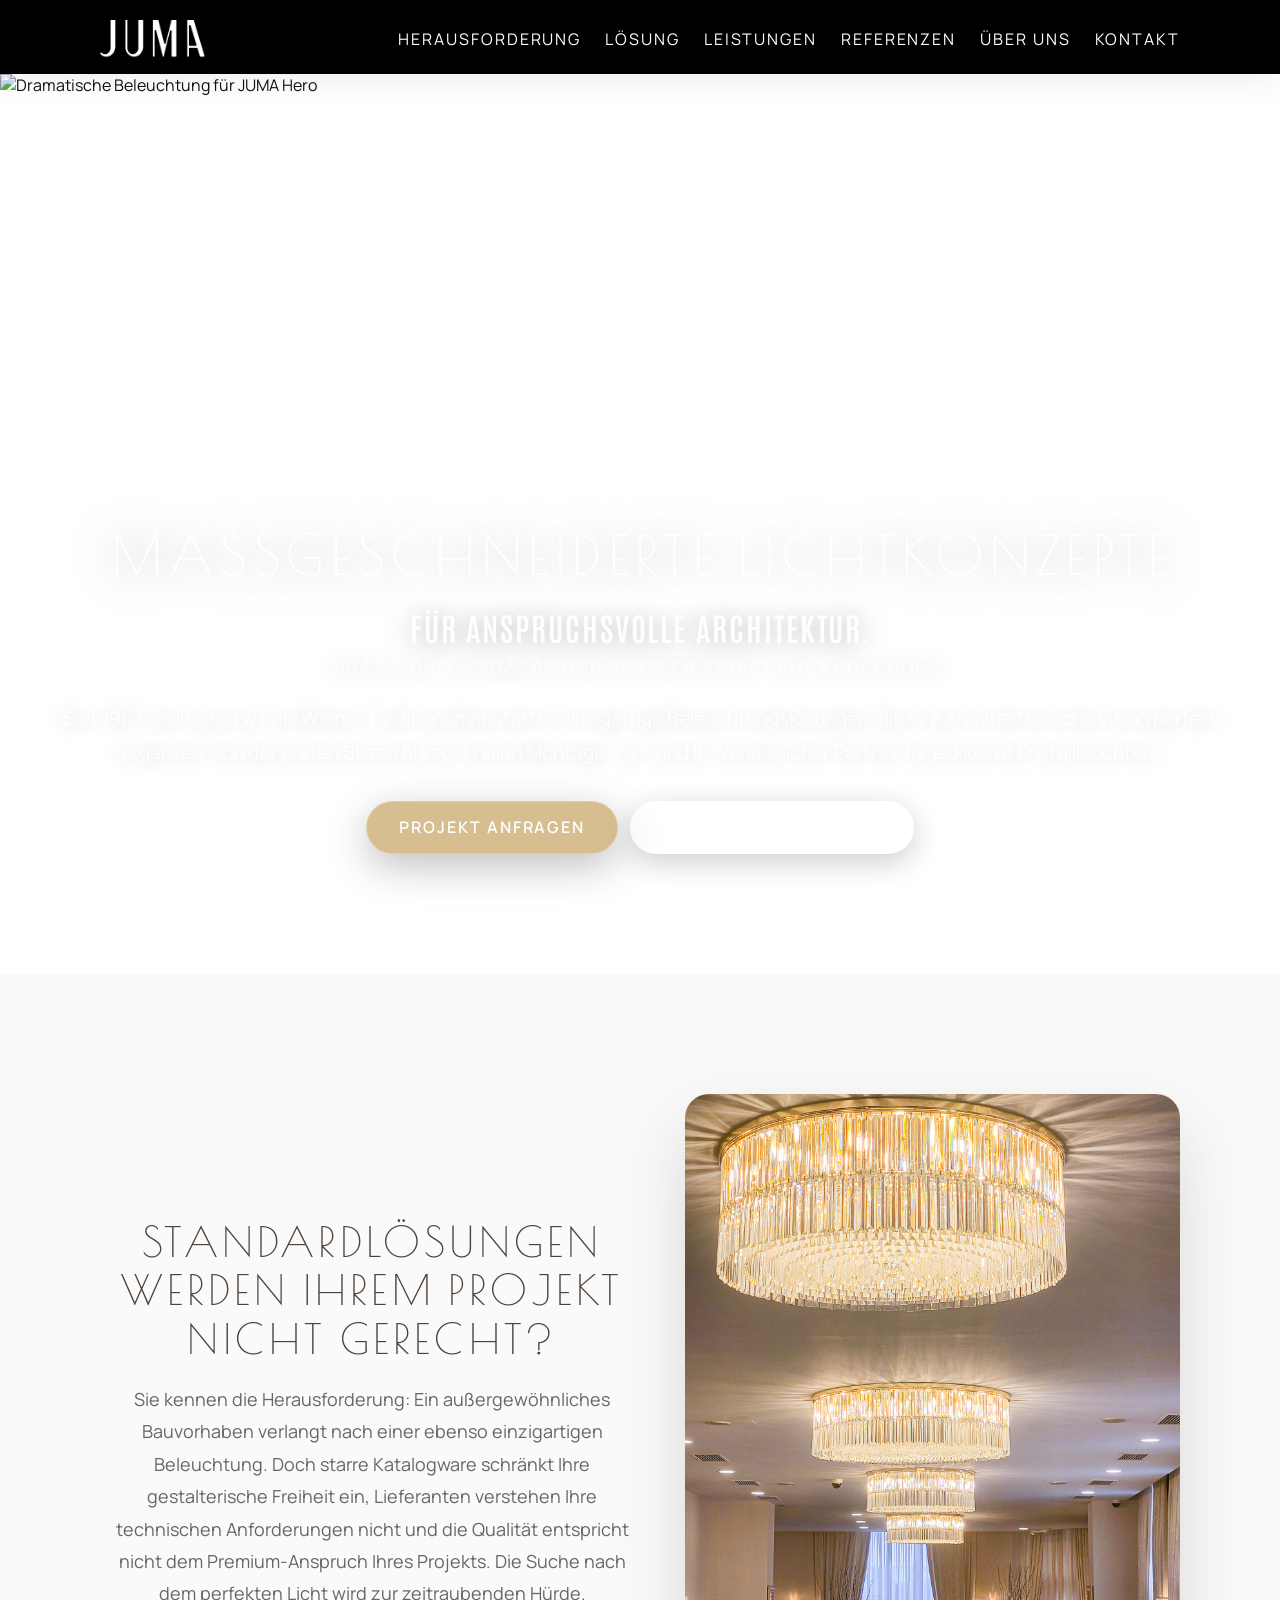
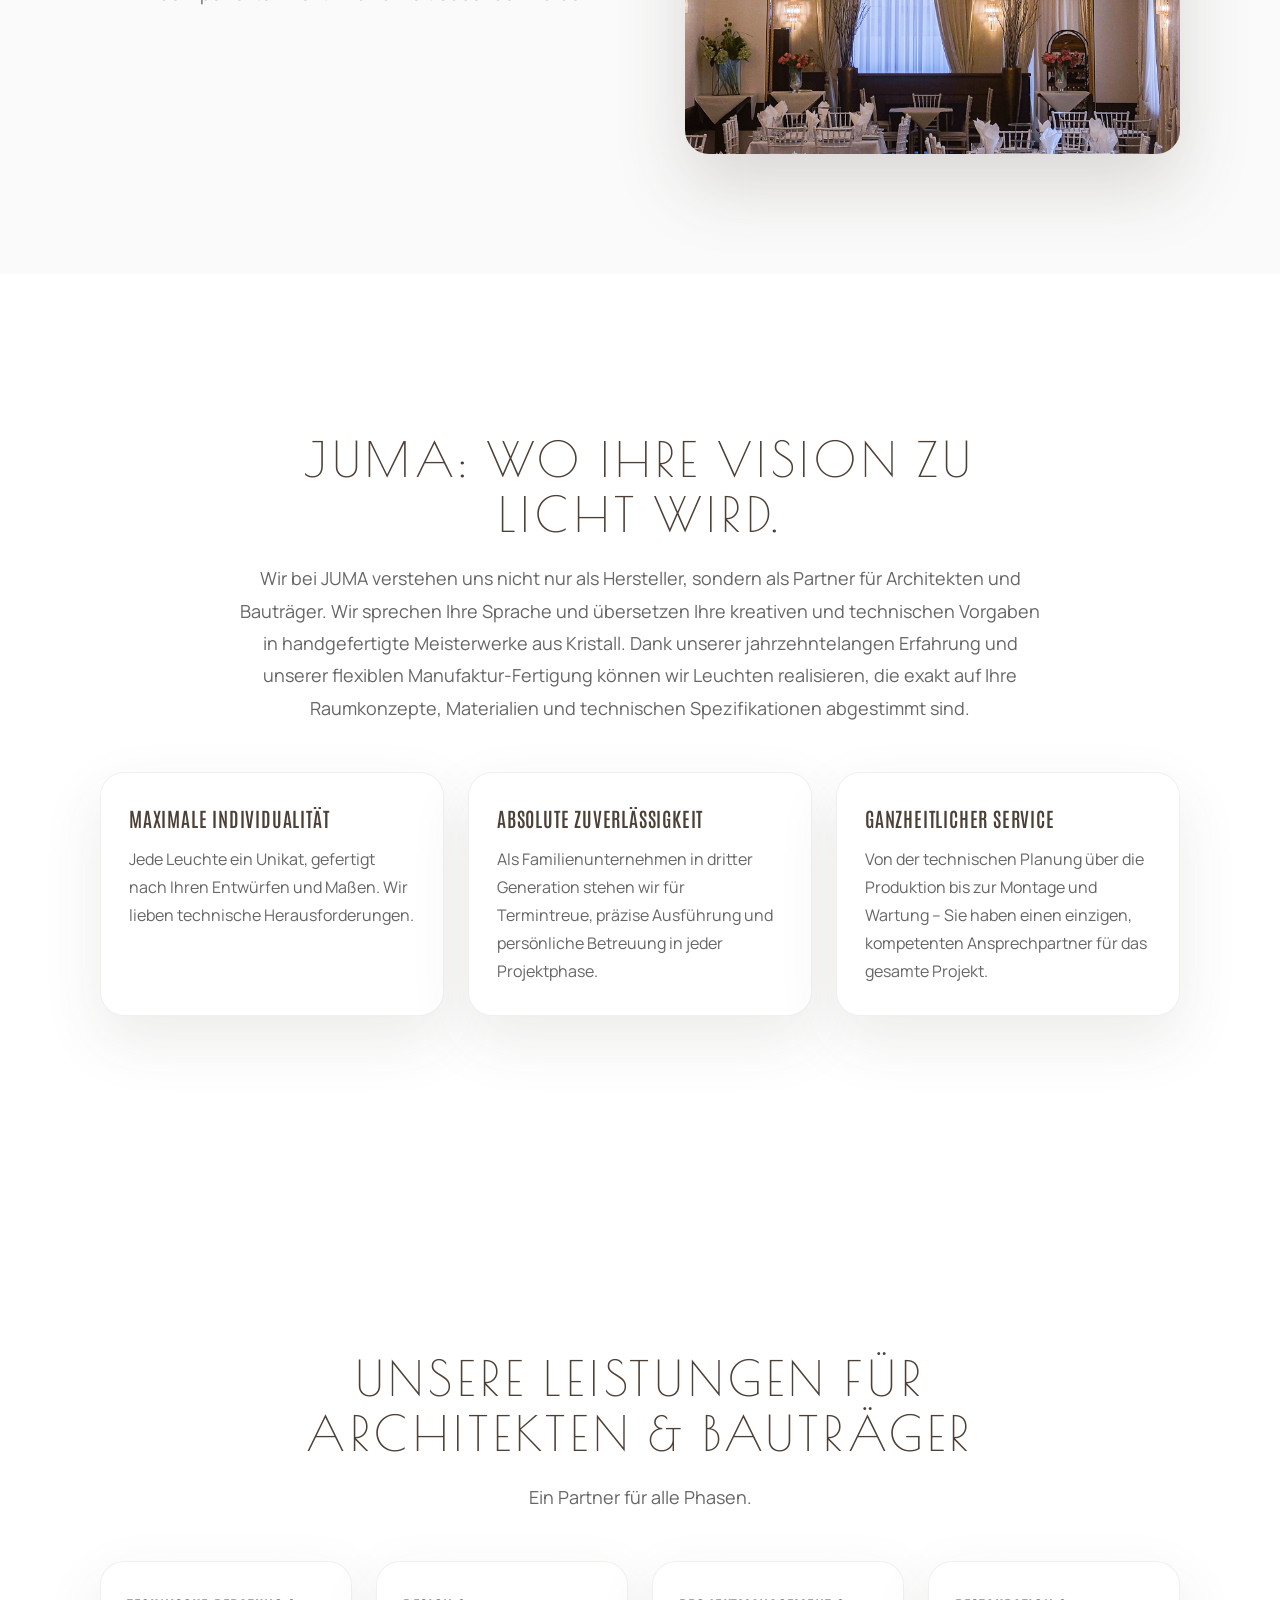
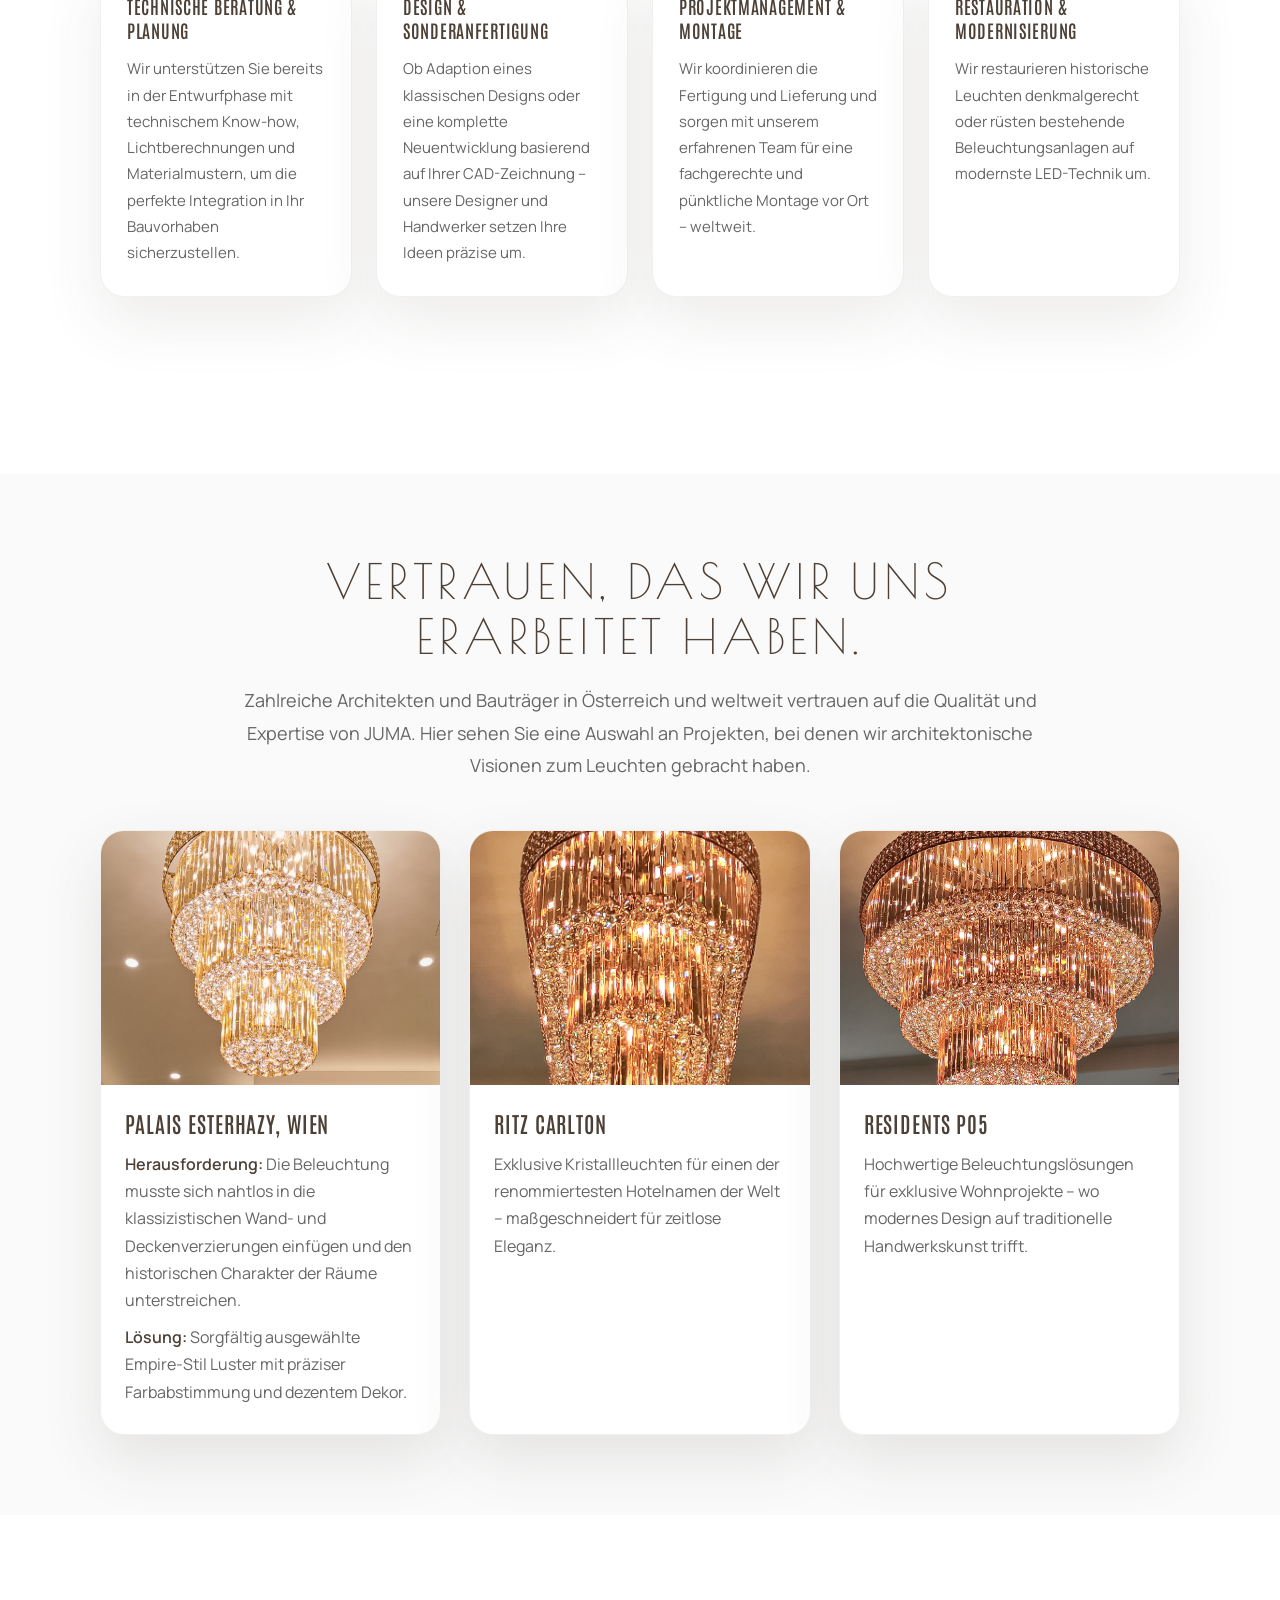
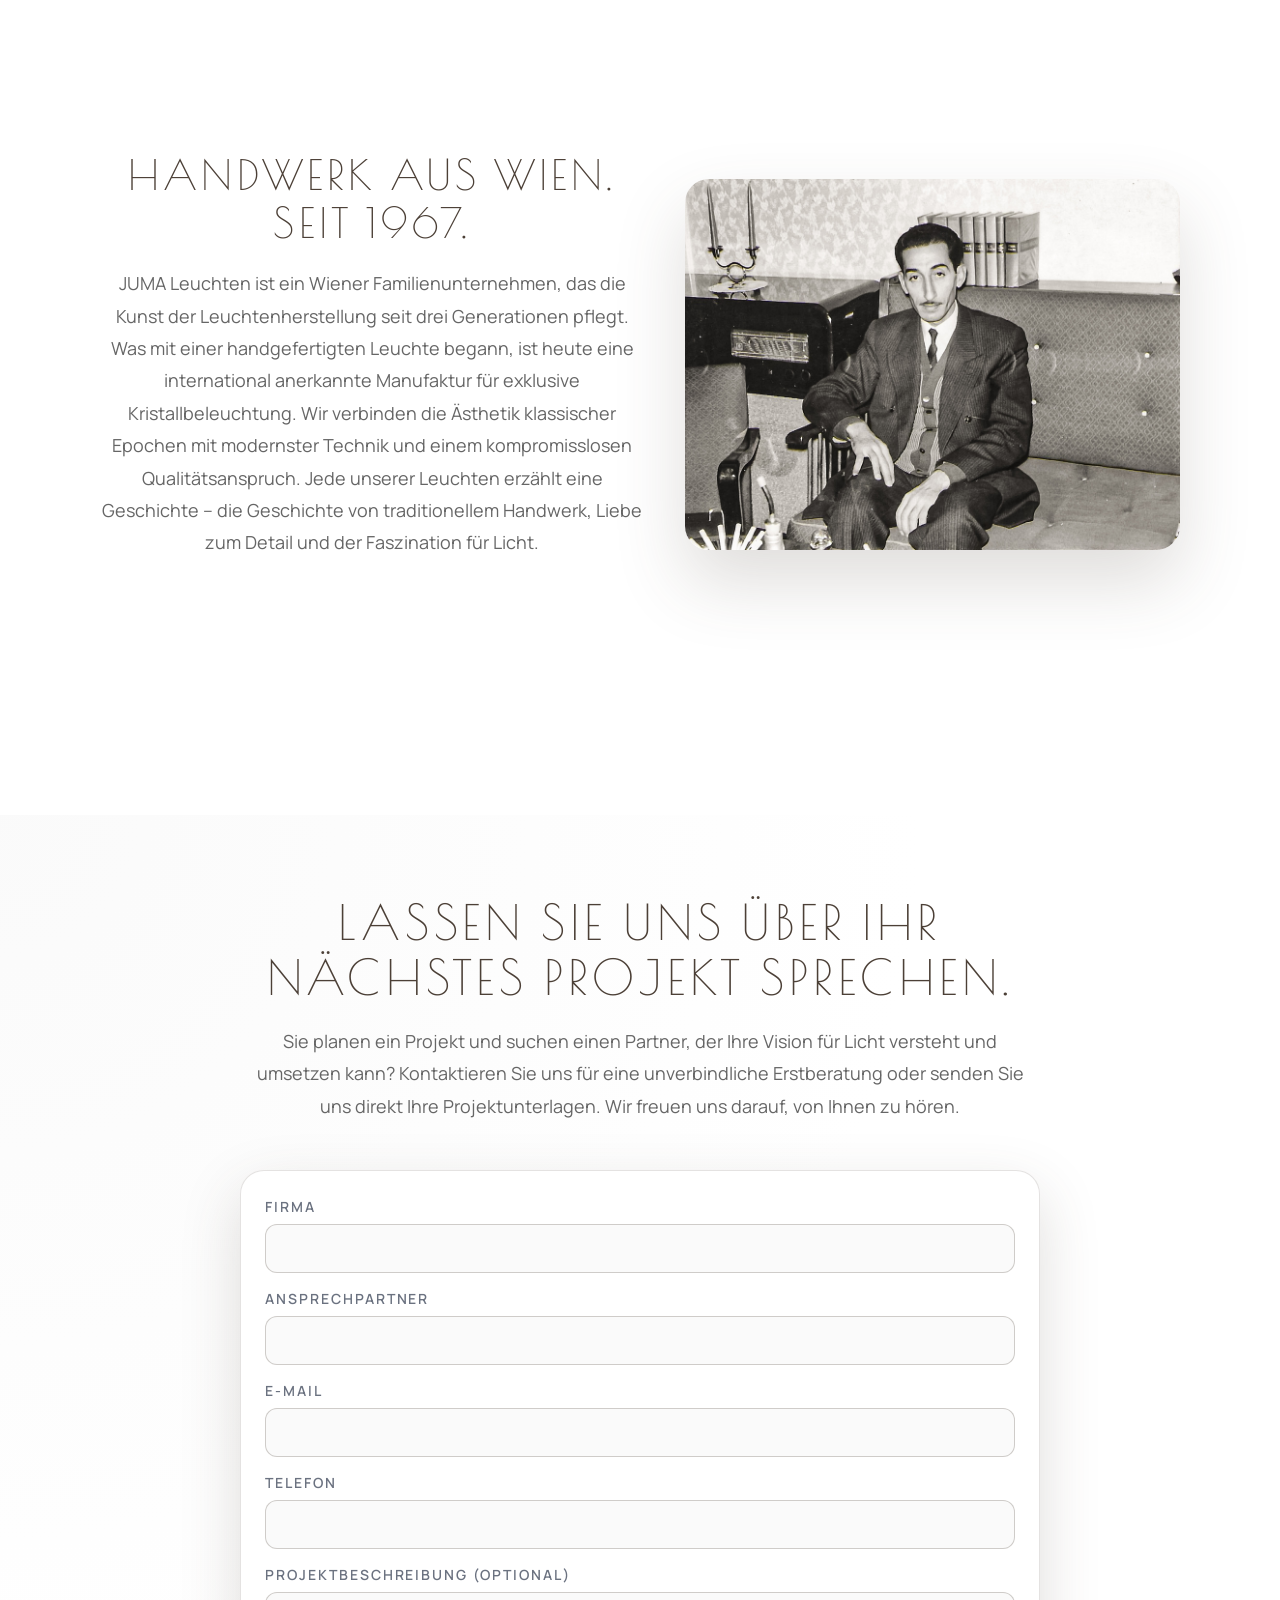
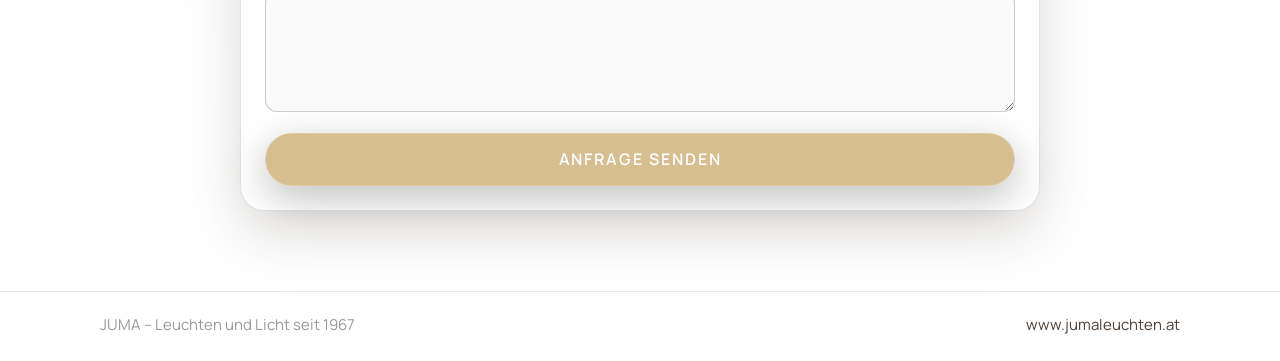
==== index.html @ b5632b4e "Initial commit: JUMA Premium Landing Page" ====
<!doctype html>
<html lang="de">
  <head>
    <meta charset="utf-8" />
    <meta name="viewport" content="width=device-width, initial-scale=1" />
    <title>JUMA – Maßgeschneiderte Lichtkonzepte für anspruchsvolle Architektur</title>
    <meta
      name="description"
      content="Seit 1967 realisiert JUMA als Wiener Traditionsmanufaktur einzigartige Beleuchtungslösungen für Architekten und Bauträger – von der ersten Skizze bis zur finalen Montage."
    />
    <link rel="icon" type="image/png" href="Branding/Logo/32x32 Favicon.png" />
    <link rel="preconnect" href="https://fonts.googleapis.com" />
    <link rel="preconnect" href="https://fonts.gstatic.com" crossorigin />
    <link href="https://fonts.googleapis.com/css2?family=Poiret+One&display=swap" rel="stylesheet" />
    <meta http-equiv="Cache-Control" content="no-cache, no-store, must-revalidate" />
    <meta http-equiv="Pragma" content="no-cache" />
    <meta http-equiv="Expires" content="0" />
    <link rel="stylesheet" href="styles.css?v=6" />
  </head>
  <body>
    <header class="site-header">
      <div class="container header-inner">
        <a href="#top" class="brand">
          <div class="brand-logo-wrapper"></div>
        </a>
        <nav class="main-nav" aria-label="Hauptnavigation">
          <ul>
            <li><a href="#challenge">Herausforderung</a></li>
            <li><a href="#solution">Lösung</a></li>
            <li><a href="#services">Leistungen</a></li>
            <li><a href="#references">Referenzen</a></li>
            <li><a href="#why-juma">Über uns</a></li>
            <li><a href="#contact">Kontakt</a></li>
          </ul>
        </nav>
        <button
          class="burger"
          type="button"
          aria-label="Menü öffnen"
          aria-expanded="false"
          aria-controls="mobile-nav"
        >
          <span class="burger-line"></span>
          <span class="burger-line"></span>
          <span class="burger-line"></span>
        </button>
      </div>
      <nav id="mobile-nav" class="mobile-nav" aria-label="Mobile Navigation">
        <ul>
          <li><a href="#challenge">Herausforderung</a></li>
          <li><a href="#solution">Lösung</a></li>
          <li><a href="#services">Leistungen</a></li>
          <li><a href="#references">Referenzen</a></li>
          <li><a href="#why-juma">Über uns</a></li>
          <li><a href="#contact">Kontakt</a></li>
        </ul>
      </nav>
    </header>

    <main>
      <section id="top" class="hero hero-dark">
        <picture class="hero-media">
          <img
            src="Hero_Background.png"
            alt="Dramatische Beleuchtung für JUMA Hero"
          />
        </picture>
        <div class="hero-content-wrapper">
          <div class="container hero-content" data-animate="fade-up">
            <h1 class="hero-title-main">Maßgeschneiderte Lichtkonzepte</h1>
            <p class="hero-title-sub">für anspruchsvolle Architektur.</p>
            <p class="hero-title-sub-small">Präzision, Handwerk und Partnerschaft auf Augenhöhe.</p>
            <p class="hero-subtitle">
              Seit 1967 realisieren wir als Wiener Traditionsmanufaktur einzigartige
              Beleuchtungslösungen, die Ihre architektonische Vision perfekt ergänzen. Von der ersten
              Skizze bis zur finalen Montage – wir sind Ihr verlässlicher Partner für exklusive
              Kristallleuchten.
            </p>
            <div class="hero-actions">
              <a href="#contact" class="btn primary">Projekt anfragen</a>
              <a href="#contact" class="btn secondary-light">Jetzt beraten lassen</a>
            </div>
          </div>
        </div>
      </section>

      <section id="challenge" class="section section-alt">
        <div class="container section-grid" data-animate="fade-up">
          <div class="section-text">
            <h2>Standardlösungen werden Ihrem Projekt nicht gerecht?</h2>
            <p>
              Sie kennen die Herausforderung: Ein außergewöhnliches Bauvorhaben verlangt nach einer
              ebenso einzigartigen Beleuchtung. Doch starre Katalogware schränkt Ihre gestalterische
              Freiheit ein, Lieferanten verstehen Ihre technischen Anforderungen nicht und die
              Qualität entspricht nicht dem Premium-Anspruch Ihres Projekts. Die Suche nach dem
              perfekten Licht wird zur zeitraubenden Hürde.
            </p>
          </div>
          <div class="section-media">
            <img
              src="Bilder/Projektbilder/20240408_145405.jpg"
              alt="Architektonischer Raum mit anspruchsvoller Beleuchtung"
              loading="lazy"
            />
          </div>
        </div>
      </section>

      <section id="solution" class="section">
        <div class="container" data-animate="fade-up">
          <div class="section-intro">
            <h2>JUMA: Wo Ihre Vision zu Licht wird.</h2>
            <p>
              Wir bei JUMA verstehen uns nicht nur als Hersteller, sondern als Partner für
              Architekten und Bauträger. Wir sprechen Ihre Sprache und übersetzen Ihre kreativen und
              technischen Vorgaben in handgefertigte Meisterwerke aus Kristall. Dank unserer
              jahrzehntelangen Erfahrung und unserer flexiblen Manufaktur-Fertigung können wir
              Leuchten realisieren, die exakt auf Ihre Raumkonzepte, Materialien und technischen
              Spezifikationen abgestimmt sind.
            </p>
          </div>
          <div class="feature-grid">
            <article class="feature-card">
              <h3>Maximale Individualität</h3>
              <p>
                Jede Leuchte ein Unikat, gefertigt nach Ihren Entwürfen und Maßen. Wir lieben
                technische Herausforderungen.
              </p>
            </article>
            <article class="feature-card">
              <h3>Absolute Zuverlässigkeit</h3>
              <p>
                Als Familienunternehmen in dritter Generation stehen wir für Termintreue, präzise
                Ausführung und persönliche Betreuung in jeder Projektphase.
              </p>
            </article>
            <article class="feature-card">
              <h3>Ganzheitlicher Service</h3>
              <p>
                Von der technischen Planung über die Produktion bis zur Montage und Wartung – Sie
                haben einen einzigen, kompetenten Ansprechpartner für das gesamte Projekt.
              </p>
            </article>
          </div>
        </div>
      </section>


      <section id="services" class="section">
        <div class="container" data-animate="fade-up">
          <div class="section-intro">
            <h2>Unsere Leistungen für Architekten &amp; Bauträger</h2>
            <p>Ein Partner für alle Phasen.</p>
          </div>
          <div class="service-grid">
            <article class="service-card">
              <h3>Technische Beratung &amp; Planung</h3>
              <p>
                Wir unterstützen Sie bereits in der Entwurfphase mit technischem Know-how,
                Lichtberechnungen und Materialmustern, um die perfekte Integration in Ihr Bauvorhaben
                sicherzustellen.
              </p>
            </article>
            <article class="service-card">
              <h3>Design &amp; Sonderanfertigung</h3>
              <p>
                Ob Adaption eines klassischen Designs oder eine komplette Neuentwicklung basierend auf
                Ihrer CAD-Zeichnung – unsere Designer und Handwerker setzen Ihre Ideen präzise um.
              </p>
            </article>
            <article class="service-card">
              <h3>Projektmanagement &amp; Montage</h3>
              <p>
                Wir koordinieren die Fertigung und Lieferung und sorgen mit unserem erfahrenen Team für
                eine fachgerechte und pünktliche Montage vor Ort – weltweit.
              </p>
            </article>
            <article class="service-card">
              <h3>Restauration &amp; Modernisierung</h3>
              <p>
                Wir restaurieren historische Leuchten denkmalgerecht oder rüsten bestehende
                Beleuchtungsanlagen auf modernste LED-Technik um.
              </p>
            </article>
          </div>
        </div>
      </section>

      <section id="references" class="section section-alt">
        <div class="container" data-animate="fade-up">
          <div class="section-intro">
            <h2>Vertrauen, das wir uns erarbeitet haben.</h2>
            <p>
              Zahlreiche Architekten und Bauträger in Österreich und weltweit vertrauen auf die
              Qualität und Expertise von JUMA. Hier sehen Sie eine Auswahl an Projekten, bei denen wir
              architektonische Visionen zum Leuchten gebracht haben.
            </p>
          </div>
          <div class="reference-grid">
            <article class="reference-card reference-featured">
              <div class="reference-image">
                <img src="Bilder/Projektbilder/24092005 Round Chandelier Entrance.jpg" alt="Palais Esterhazy Wien - Empire-Stil Luster" loading="lazy" />
              </div>
              <div class="reference-content">
                <h3>Palais Esterhazy, Wien</h3>
                <p class="reference-challenge">
                  <strong>Herausforderung:</strong> Die Beleuchtung musste sich nahtlos in die klassizistischen Wand- und
                  Deckenverzierungen einfügen und den historischen Charakter der Räume unterstreichen.
                </p>
                <p class="reference-solution">
                  <strong>Lösung:</strong> Sorgfältig ausgewählte Empire-Stil Luster mit präziser Farbabstimmung und
                  dezentem Dekor.
                </p>
              </div>
            </article>
            <article class="reference-card">
              <div class="reference-image">
                <img src="Bilder/Projektbilder/24092302 Oval Chandelier.jpg" alt="Ritz Carlton - Kristallleuchter" loading="lazy" />
              </div>
              <div class="reference-content">
                <h3>Ritz Carlton</h3>
                <p>Exklusive Kristallleuchten für einen der renommiertesten Hotelnamen der Welt – maßgeschneidert für zeitlose Eleganz.</p>
              </div>
            </article>
            <article class="reference-card">
              <div class="reference-image">
                <img src="Bilder/Projektbilder/24092002 Round Chandelier Living Room.jpg" alt="Residents P05 - Moderne Wohnbeleuchtung" loading="lazy" />
              </div>
              <div class="reference-content">
                <h3>Residents P05</h3>
                <p>Hochwertige Beleuchtungslösungen für exklusive Wohnprojekte – wo modernes Design auf traditionelle Handwerkskunst trifft.</p>
              </div>
            </article>
          </div>
        </div>
      </section>

      <section id="why-juma" class="section">
        <div class="container section-grid" data-animate="fade-up">
          <div class="section-text">
            <h2>Handwerk aus Wien. Seit 1967.</h2>
            <p>
              JUMA Leuchten ist ein Wiener Familienunternehmen, das die Kunst der Leuchtenherstellung
              seit drei Generationen pflegt. Was mit einer handgefertigten Leuchte begann, ist heute
              eine international anerkannte Manufaktur für exklusive Kristallbeleuchtung. Wir
              verbinden die Ästhetik klassischer Epochen mit modernster Technik und einem
              kompromisslosen Qualitätsanspruch. Jede unserer Leuchten erzählt eine Geschichte – die
              Geschichte von traditionellem Handwerk, Liebe zum Detail und der Faszination für Licht.
            </p>
          </div>
          <div class="section-media">
            <img
              src="Bilder/Unternehmen/Mohammad Juma.jpg"
              alt="JUMA Leuchten – Wiener Familienunternehmen"
              loading="lazy"
            />
          </div>
        </div>
      </section>

      <section id="contact" class="section section-contact">
        <div class="container" data-animate="fade-up">
          <div class="section-intro">
            <h2>Lassen Sie uns über Ihr nächstes Projekt sprechen.</h2>
            <p>
              Sie planen ein Projekt und suchen einen Partner, der Ihre Vision für Licht versteht und
              umsetzen kann? Kontaktieren Sie uns für eine unverbindliche Erstberatung oder senden Sie
              uns direkt Ihre Projektunterlagen. Wir freuen uns darauf, von Ihnen zu hören.
            </p>
          </div>
          <div class="contact-grid">
            <form class="contact-form">
              <div class="form-row">
                <label for="company">Firma</label>
                <input id="company" name="company" type="text" />
              </div>
              <div class="form-row">
                <label for="name">Ansprechpartner</label>
                <input id="name" name="name" type="text" />
              </div>
              <div class="form-row">
                <label for="email">E-Mail</label>
                <input id="email" name="email" type="email" />
              </div>
              <div class="form-row">
                <label for="phone">Telefon</label>
                <input id="phone" name="phone" type="tel" />
              </div>
              <div class="form-row">
                <label for="project">Projektbeschreibung (optional)</label>
                <textarea id="project" name="project" rows="4"></textarea>
              </div>
              <button type="submit" class="btn primary full-width">Anfrage senden</button>
            </form>
          </div>
        </div>
      </section>
    </main>

    <footer class="site-footer">
      <div class="container footer-inner">
        <span>JUMA – Leuchten und Licht seit 1967</span>
        <a href="https://www.jumaleuchten.at/" target="_blank" rel="noreferrer"
          >www.jumaleuchten.at</a
        >
      </div>
    </footer>

    <script src="script.js?v=2"></script>
  </body>
</html>
---- styles.css ----
/* Fonts
   -------------------------------------------------------------------------- */
@font-face {
  font-family: "Antonio";
  src: url("Fonts/antonio/Antonio-SemiBold.ttf") format("truetype");
  font-weight: 600;
  font-style: normal;
  font-display: swap;
}

@font-face {
  font-family: "Catamaran";
  src: url("Fonts/catamaran/Catamaran-Regular.ttf") format("truetype");
  font-weight: 400;
  font-style: normal;
  font-display: swap;
}

@font-face {
  font-family: "Catamaran";
  src: url("Fonts/catamaran/Catamaran-SemiBold.ttf") format("truetype");
  font-weight: 600;
  font-style: normal;
  font-display: swap;
}

@font-face {
  font-family: "Manrope";
  src: url("Fonts/manrope/Manrope-Regular.ttf") format("truetype");
  font-weight: 400;
  font-style: normal;
  font-display: swap;
}

@font-face {
  font-family: "Manrope";
  src: url("Fonts/manrope/Manrope-SemiBold.ttf") format("truetype");
  font-weight: 600;
  font-style: normal;
  font-display: swap;
}

/* Reset & base
   -------------------------------------------------------------------------- */
*,
*::before,
*::after {
  box-sizing: border-box;
}

html {
  scroll-behavior: smooth;
  margin: 0;
  padding: 0;
  background-color: #000000; /* Match header background to prevent white bar */
}

body {
  margin: 0;
  padding: 0;
  font-family: "Manrope", system-ui, -apple-system, BlinkMacSystemFont, "Segoe UI", sans-serif;
  color: #111111;
  background-color: #ffffff;
}

img {
  max-width: 100%;
  display: block;
}

a {
  color: inherit;
  text-decoration: none;
}

button {
  font: inherit;
}

.container {
  width: 100%;
  max-width: 1120px;
  margin: 0 auto;
  padding: 0 20px;
}

.section {
  padding: 80px 0;
  background: #ffffff;
  color: #111111;
}

.section-alt {
  background: #FAFAFA;
}

.section-intro {
  max-width: 720px;
  margin: 0 auto 48px;
  text-align: center;
}

.section-intro h2 {
  font-family: "Poiret One", "Antonio", system-ui, sans-serif;
  font-weight: 400;
  letter-spacing: 0.1em;
  text-transform: uppercase;
  font-size: 48px;
  margin: 0 0 20px;
  line-height: 1.15;
  color: #4C4037;
}

.section-intro p {
  margin: 0;
  line-height: 1.8;
  color: #666666;
  font-size: 18px;
}

.section-grid {
  display: grid;
  grid-template-columns: minmax(0, 1.1fr) minmax(0, 1fr);
  gap: 40px;
  align-items: center;
  justify-items: center;
}

.section-text h2 {
  font-family: "Poiret One", "Antonio", system-ui, sans-serif;
  font-weight: 400;
  letter-spacing: 0.1em;
  text-transform: uppercase;
  font-size: 42px;
  margin: 0 0 20px;
  line-height: 1.15;
  color: #4C4037;
}

.section-text h3 {
  font-family: "Manrope", system-ui, sans-serif;
  font-weight: 600;
  margin: 24px 0 12px;
  font-size: 24px;
}

.section-text p {
  margin: 0 0 20px;
  line-height: 1.8;
  color: #666666;
  font-size: 18px;
}

.section-text {
  text-align: center;
}

.section-media {
  border-radius: 24px;
  overflow: hidden;
  box-shadow: 0 32px 70px rgba(76, 64, 55, 0.18);
}

.section-media img {
  width: 100%;
  height: 100%;
  object-fit: cover;
}

/* Header & navigation
   -------------------------------------------------------------------------- */
.site-header {
  position: sticky;
  top: 0;
  left: 0;
  right: 0;
  width: 100%;
  z-index: 50;
  background: #000000 !important;
  color: #ffffff;
  box-shadow: 0 10px 30px rgba(0, 0, 0, 0.3);
  background-image: none !important;
  margin: 0;
  padding: 0;
}

.site-header::before,
.site-header::after {
  display: none !important;
  content: "" !important;
  background-image: none !important;
}

.header-inner {
  display: flex;
  align-items: center;
  justify-content: space-between;
  padding: 20px 20px 16px;
  position: relative;
  z-index: 10;
  min-height: 60px;
  width: 100%;
}

.brand {
  display: flex;
  align-items: center;
  justify-content: flex-start;
  text-decoration: none;
  margin: 0;
  padding: 0;
}

.brand-logo-wrapper {
  height: 38px; /* Increased to avoid cutting JUMA at the top */
  width: 105px;
  background-image: url('Branding/Logo/Wordmark.png?v=4');
  background-size: 105px auto;
  background-position: center bottom;
  background-repeat: no-repeat;
  display: block;
  overflow: hidden;
  position: relative;
  filter: brightness(0) invert(1);
}

.main-nav {
  display: flex;
}

.main-nav ul {
  display: flex;
  gap: 24px;
  list-style: none;
  margin: 0;
  padding: 0;
}

.main-nav a {
  font-size: 16px;
  letter-spacing: 0.12em;
  text-transform: uppercase;
  color: #ffffff;
  position: relative;
  padding-bottom: 2px;
}

.main-nav a::after {
  content: "";
  position: absolute;
  left: 0;
  bottom: 0;
  width: 0;
  height: 1px;
  background: #ffffff;
  transition: width 0.24s ease;
}

.main-nav a:hover::after {
  width: 100%;
}

.burger {
  display: none;
  width: 44px;
  height: 44px;
  border-radius: 999px;
  border: 1px solid rgba(255, 255, 255, 0.3);
  background: rgba(0, 0, 0, 0.5);
  backdrop-filter: blur(10px);
  flex-direction: column;
  align-items: flex-start;
  justify-content: center;
  gap: 5px;
  padding: 12px;
  cursor: pointer;
  transition: background 0.25s ease, transform 0.25s ease, box-shadow 0.25s ease, border-color 0.25s ease;
}

.burger-line {
  height: 2px;
  border-radius: 1px;
  background: #ffffff;
  transition: width 0.3s cubic-bezier(0.25, 0.8, 0.25, 1), transform 0.25s ease, opacity 0.2s ease;
}

.burger-line:nth-child(1) {
  width: 20px;
}

.burger-line:nth-child(2) {
  width: 16px;
}

.burger-line:nth-child(3) {
  width: 12px;
}

.burger:hover {
  background: rgba(255, 255, 255, 0.1);
  border-color: rgba(255, 255, 255, 0.5);
  transform: translateY(-1px);
  box-shadow: 0 10px 30px rgba(255, 255, 255, 0.2);
}

.burger:hover .burger-line {
  width: 20px;
}

.burger.is-open .burger-line:nth-child(1) {
  width: 20px;
  transform: translateY(7px) rotate(45deg);
}

.burger.is-open .burger-line:nth-child(2) {
  opacity: 0;
  width: 0;
}

.burger.is-open .burger-line:nth-child(3) {
  width: 20px;
  transform: translateY(-7px) rotate(-45deg);
}

.mobile-nav {
  position: fixed;
  inset: 0 0 auto 0;
  top: 72px;
  background: rgba(248, 249, 252, 0.96);
  backdrop-filter: blur(16px);
  transform: translateY(-100%);
  transition: transform 0.3s cubic-bezier(0.25, 0.8, 0.25, 1);
  z-index: 9;
  display: none !important; /* Hide by default - only show when .is-open class is added */
  visibility: hidden !important;
  opacity: 0 !important;
  pointer-events: none !important;
}

.mobile-nav ul {
  list-style: none;
  margin: 0;
  padding: 16px 24px 24px;
  display: flex;
  flex-direction: column;
  gap: 8px;
}

.mobile-nav a {
  display: block;
  padding: 10px 4px;
  color: #111827;
  font-size: 14px;
  letter-spacing: 0.14em;
  text-transform: uppercase;
}

.mobile-nav.is-open {
  transform: translateY(0);
  display: block !important;
  visibility: visible !important;
  opacity: 1 !important;
  pointer-events: all !important;
}

/* Hero
   -------------------------------------------------------------------------- */
.hero {
  position: relative;
  min-height: 100vh;
  overflow: hidden;
  display: flex;
  flex-direction: column;
}

.hero-media {
  position: absolute;
  inset: 0;
  z-index: 0;
}

.hero-media img {
  width: 100%;
  height: 100%;
  object-fit: cover;
  object-position: center 40%;
}

.hero-content-wrapper {
  position: relative;
  z-index: 2;
  flex: 1;
  display: flex;
  align-items: flex-end; /* Position content at bottom */
  justify-content: center;
  padding: 0;
  padding-bottom: 80px; /* Add padding from bottom */
}

.hero-content {
  position: relative;
  z-index: 2;
  padding: 40px 20px;
  max-width: 1400px; /* Increased to allow one line title and perfect centering */
  text-align: center;
  margin: 0 auto;
  display: flex;
  flex-direction: column;
  align-items: center;
}

/* Dark hero variant - text in dark area */
.hero-dark .hero-title-main {
  color: #ffffff;
  text-shadow: 0 2px 40px rgba(0, 0, 0, 0.5);
}

.hero-dark .hero-title-sub {
  color: rgba(255, 255, 255, 0.95);
  text-shadow: 0 2px 30px rgba(0, 0, 0, 0.4);
}

.hero-dark .hero-title-sub-small {
  color: rgba(255, 255, 255, 0.7);
  text-shadow: 0 1px 20px rgba(0, 0, 0, 0.3);
}

.hero-dark .hero-subtitle {
  color: rgba(255, 255, 255, 0.85);
  text-shadow: 0 1px 20px rgba(0, 0, 0, 0.3);
}

.btn.secondary-light {
  background: rgba(255, 255, 255, 0.1);
  color: #ffffff;
  backdrop-filter: blur(12px);
  -webkit-backdrop-filter: blur(12px);
  border: 1px solid rgba(255, 255, 255, 0.3);
  box-shadow: 0 8px 30px rgba(0, 0, 0, 0.2);
}

.btn.secondary-light:hover {
  background: rgba(255, 255, 255, 0.2);
  border-color: rgba(255, 255, 255, 0.6);
  transform: translateY(-1px);
}

.hero-title-main {
  font-family: "Poiret One", "Antonio", system-ui, sans-serif;
  font-weight: 400;
  letter-spacing: 0.12em;
  text-transform: uppercase;
  font-size: 54px; /* 15% smaller: 64px * 0.85 = 54.4px */
  line-height: 1.15;
  margin: 0 0 20px;
  padding-left: 0.12em; /* Compensate for letter-spacing at the end */
  color: #4C4037;
  white-space: nowrap; /* Forced to one line on web view */
  text-align: center;
  width: 100%;
  display: block;
  box-sizing: border-box;
}

.hero-title-sub {
  margin: 0 0 8px;
  padding-left: 0.06em; /* Compensate for letter-spacing */
  font-family: "Antonio", system-ui, sans-serif;
  font-weight: 600;
  letter-spacing: 0.06em;
  text-transform: uppercase;
  font-size: 32px;
  line-height: 1.3;
  color: #4C4037;
  text-align: center;
  width: 100%;
}

.hero-title-sub-small {
  margin: 0 0 22px;
  padding-left: 0.12em; /* Compensate for letter-spacing */
  font-family: "Manrope", system-ui, sans-serif;
  font-weight: 500;
  letter-spacing: 0.12em;
  text-transform: uppercase;
  font-size: 17px;
  color: #999999;
  text-align: center;
  width: 100%;
}

.hero-subtitle {
  margin: 0 0 32px;
  font-size: 19px;
  line-height: 1.8;
  color: #666666;
}

.hero-actions {
  display: flex;
  flex-wrap: wrap;
  gap: 12px;
  justify-content: center;
}

.btn {
  display: inline-flex;
  align-items: center;
  justify-content: center;
  border-radius: 999px;
  padding: 14px 32px 15px;
  font-size: 16px;
  letter-spacing: 0.12em;
  text-transform: uppercase;
  border: 1px solid transparent;
  cursor: pointer;
  transition: background 0.25s ease, color 0.25s ease, transform 0.14s ease, box-shadow 0.25s ease, border-color 0.25s ease;
  white-space: nowrap;
}

.btn.primary {
  background: rgba(201, 168, 108, 0.75); /* Semi-transparent bronze */
  color: #ffffff;
  backdrop-filter: blur(12px);
  -webkit-backdrop-filter: blur(12px);
  border: 1px solid rgba(255, 255, 255, 0.2);
  box-shadow: 0 12px 40px rgba(0, 0, 0, 0.25);
  font-weight: 600;
}

.btn.primary:hover {
  background: rgba(201, 168, 108, 0.9);
  transform: translateY(-2px);
  box-shadow: 0 18px 50px rgba(0, 0, 0, 0.35);
  border-color: rgba(255, 255, 255, 0.4);
}

.btn.secondary {
  background: rgba(255, 255, 255, 0.9);
  color: #4C4037;
  border-color: rgba(76, 64, 55, 0.25);
  box-shadow: 0 12px 30px rgba(76, 64, 55, 0.15);
}

.btn.secondary:hover {
  background: #ffffff;
  border-color: #4C4037;
  transform: translateY(-1px);
}

.btn.full-width {
  width: 100%;
}

/* Grids & cards
   -------------------------------------------------------------------------- */
.feature-grid {
  display: grid;
  grid-template-columns: repeat(3, minmax(0, 1fr));
  gap: 24px;
}

.feature-card {
  padding: 32px 28px 30px;
  border-radius: 24px;
  border: 1px solid rgba(76, 64, 55, 0.08);
  background: #ffffff;
  box-shadow: 0 24px 60px rgba(76, 64, 55, 0.1);
  transition: transform 0.4s cubic-bezier(0.25, 0.8, 0.25, 1), box-shadow 0.4s ease;
}

.feature-card:hover {
  transform: translateY(-4px);
  box-shadow: 0 32px 70px rgba(76, 64, 55, 0.16);
}

.feature-card h3 {
  margin: 0 0 14px;
  font-family: "Antonio", system-ui, sans-serif;
  font-size: 20px;
  font-weight: 600;
  color: #4C4037;
  letter-spacing: 0.04em;
  text-transform: uppercase;
}

.feature-card p {
  margin: 0;
  font-size: 16px;
  line-height: 1.75;
  color: #666666;
}

.service-grid {
  display: grid;
  grid-template-columns: repeat(4, minmax(0, 1fr));
  gap: 24px;
}

.service-card {
  padding: 32px 26px 30px;
  border-radius: 24px;
  border: 1px solid rgba(76, 64, 55, 0.08);
  background: #ffffff;
  box-shadow: 0 24px 60px rgba(76, 64, 55, 0.1);
  transition: transform 0.4s cubic-bezier(0.25, 0.8, 0.25, 1), box-shadow 0.4s ease, border-color 0.3s ease;
}

.service-card:hover {
  transform: translateY(-4px);
  box-shadow: 0 32px 70px rgba(76, 64, 55, 0.16);
  border-color: rgba(76, 64, 55, 0.15);
}

.service-card h3 {
  margin: 0 0 14px;
  font-family: "Antonio", system-ui, sans-serif;
  font-size: 18px;
  font-weight: 600;
  color: #4C4037;
  letter-spacing: 0.04em;
  text-transform: uppercase;
}

.service-card p {
  margin: 0;
  font-size: 15px;
  line-height: 1.75;
  color: #666666;
}

.process-grid {
  display: grid;
  grid-template-columns: repeat(4, minmax(0, 1fr));
  gap: 20px;
}

.process-step {
  padding: 20px 18px 18px;
  border-radius: 18px;
  border: 1px solid rgba(255, 255, 255, 0.7);
  background: radial-gradient(circle at top left, rgba(255, 255, 255, 0.9), rgba(249, 250, 251, 0.7));
  box-shadow: 0 22px 50px rgba(15, 23, 42, 0.16);
  backdrop-filter: blur(16px);
  -webkit-backdrop-filter: blur(16px);
}

.process-number {
  display: inline-flex;
  align-items: center;
  justify-content: center;
  width: 32px;
  height: 32px;
  border-radius: 999px;
  font-size: 13px;
  letter-spacing: 0.16em;
  text-transform: uppercase;
  background: rgba(76, 64, 55, 0.1);
  color: #4C4037;
  margin-bottom: 12px;
}

.process-step h3 {
  margin: 0;
  font-size: 18px;
  font-weight: 600;
}

.reference-grid {
  display: grid;
  grid-template-columns: repeat(3, minmax(0, 1fr));
  gap: 28px;
}

.reference-card {
  border-radius: 24px;
  border: 1px solid rgba(76, 64, 55, 0.08);
  background: #ffffff;
  box-shadow: 0 24px 60px rgba(76, 64, 55, 0.12);
  overflow: hidden;
  transition: transform 0.4s cubic-bezier(0.25, 0.8, 0.25, 1), box-shadow 0.4s ease;
}

.reference-card:hover {
  transform: translateY(-6px);
  box-shadow: 0 32px 80px rgba(76, 64, 55, 0.18);
}

.reference-image {
  aspect-ratio: 4/3;
  overflow: hidden;
}

.reference-image img {
  width: 100%;
  height: 100%;
  object-fit: cover;
  transition: transform 0.5s cubic-bezier(0.25, 0.8, 0.25, 1);
}

.reference-card:hover .reference-image img {
  transform: scale(1.05);
}

.reference-content {
  padding: 24px 24px 28px;
}

.reference-card h3 {
  margin: 0 0 14px;
  font-family: "Antonio", system-ui, sans-serif;
  font-size: 22px;
  font-weight: 600;
  color: #4C4037;
  letter-spacing: 0.04em;
  text-transform: uppercase;
}

.reference-card p {
  margin: 0 0 10px;
  color: #666666;
  line-height: 1.7;
  font-size: 16px;
}

.reference-card p:last-child {
  margin-bottom: 0;
}

.reference-challenge,
.reference-solution {
  font-size: 15px;
}

.reference-card strong {
  color: #4C4037;
}

.trust-grid {
  display: grid;
  grid-template-columns: minmax(0, 1.1fr);
}

.checklist {
  list-style: none;
  padding: 0;
  margin: 8px 0 0;
}

.checklist li {
  position: relative;
  padding-left: 26px;
  margin-bottom: 10px;
  color: #4a4f5c;
  font-size: 17px;
  line-height: 1.6;
}

.checklist li::before {
  content: "";
  position: absolute;
  left: 0;
  top: 7px;
  width: 9px;
  height: 9px;
  border-radius: 4px;
  background: #4C4037;
}

/* Contact
   -------------------------------------------------------------------------- */
.section-contact {
  background: radial-gradient(circle at top left, rgba(250, 250, 250, 0.95) 0%, #ffffff 55%, #ffffff 100%);
}

.contact-grid {
  display: flex;
  flex-direction: column;
  align-items: center;
  gap: 32px;
  max-width: 640px;
  margin: 0 auto;
  width: 100%;
}

.contact-form {
  padding: 26px 24px 24px;
  border-radius: 24px;
  background: #ffffff;
  border: 1px solid rgba(76, 64, 55, 0.15);
  box-shadow: 0 22px 60px rgba(76, 64, 55, 0.18);
}

.form-row {
  margin-bottom: 16px;
}

.form-row label {
  display: block;
  margin-bottom: 8px;
  font-size: 14px;
  letter-spacing: 0.14em;
  text-transform: uppercase;
  color: #6b7280;
  font-weight: 600;
}

.form-row input,
.form-row textarea {
  width: 100%;
  padding: 12px 14px;
  border-radius: 12px;
  border: 1px solid rgba(76, 64, 55, 0.25);
  background: #FAFAFA;
  color: #111827;
  font-size: 17px;
  font-family: inherit;
  outline: none;
  transition: border-color 0.2s ease, box-shadow 0.2s ease, background 0.2s ease;
}

.form-row input:focus,
.form-row textarea:focus {
  border-color: #4C4037;
  box-shadow: 0 0 0 2px rgba(76, 64, 55, 0.15);
  background: #ffffff;
}

.form-row textarea {
  resize: vertical;
  min-height: 120px;
}

/* Footer
   -------------------------------------------------------------------------- */
.site-footer {
  background: #ffffff;
  color: #999999;
  padding: 22px 0 26px;
  border-top: 1px solid rgba(76, 64, 55, 0.12);
}

.footer-inner {
  display: flex;
  align-items: center;
  justify-content: space-between;
  gap: 12px;
  font-size: 15px;
}

.site-footer a {
  color: #4C4037;
}

.site-footer a:hover {
  text-decoration: underline;
}

/* Scroll animations
   -------------------------------------------------------------------------- */
[data-animate] {
  opacity: 0;
  transform: translateY(32px);
  transition: opacity 0.8s cubic-bezier(0.25, 0.8, 0.25, 1), transform 0.8s cubic-bezier(0.25, 0.8, 0.25, 1);
}

[data-animate].is-visible {
  opacity: 1;
  transform: translateY(0);
}

/* Staggered animations for cards */
[data-animate].is-visible .feature-card,
[data-animate].is-visible .service-card,
[data-animate].is-visible .reference-card {
  opacity: 0;
  transform: translateY(20px);
  animation: fadeInUp 0.6s cubic-bezier(0.25, 0.8, 0.25, 1) forwards;
}

[data-animate].is-visible .feature-card:nth-child(1),
[data-animate].is-visible .service-card:nth-child(1),
[data-animate].is-visible .reference-card:nth-child(1) { animation-delay: 0.1s; }

[data-animate].is-visible .feature-card:nth-child(2),
[data-animate].is-visible .service-card:nth-child(2),
[data-animate].is-visible .reference-card:nth-child(2) { animation-delay: 0.2s; }

[data-animate].is-visible .feature-card:nth-child(3),
[data-animate].is-visible .service-card:nth-child(3),
[data-animate].is-visible .reference-card:nth-child(3) { animation-delay: 0.3s; }

[data-animate].is-visible .service-card:nth-child(4) { animation-delay: 0.4s; }

@keyframes fadeInUp {
  from {
    opacity: 0;
    transform: translateY(20px);
  }
  to {
    opacity: 1;
    transform: translateY(0);
  }
}

/* Responsive
   -------------------------------------------------------------------------- */
@media (max-width: 1023px) {
  .header-inner {
    padding-inline: 20px;
  }

  .main-nav {
    display: none;
  }

  .burger {
    display: inline-flex;
  }

  .mobile-nav {
    display: none !important; /* Hide mobile nav completely on tablet/mobile when closed */
    visibility: hidden !important;
    opacity: 0 !important;
    pointer-events: none !important;
  }

  .mobile-nav.is-open {
    display: block !important;
    visibility: visible !important;
    opacity: 1 !important;
    pointer-events: all !important;
  }

  .brand-logo-wrapper {
    height: 28px; /* Increased from 20px */
    width: 77px;
    background-size: 77px auto;
    background-position: center bottom;
  }

  .site-header {
    background: #000000 !important; /* Ensure black header on tablet/mobile */
  }

  .hero-content {
    padding: 30px 20px;
    max-width: 700px;
  }

  .hero-content-wrapper {
    padding-bottom: 60px;
  }

  .hero-title-main {
    font-size: 36px; /* 15% smaller: 42px * 0.85 = 35.7px */
    white-space: normal;
  }

  .hero-title-sub {
    font-size: 24px;
  }

  .hero-title-sub-small {
    font-size: 16px;
  }

  .hero-subtitle {
    font-size: 18px;
  }

  .section-intro h2 {
    font-size: 36px;
  }

  .section-intro p {
    font-size: 17px;
  }

  .section-text h2 {
    font-size: 32px;
  }

  .section-text p {
    font-size: 17px;
  }

  .feature-card h3 {
    font-size: 20px;
  }

  .feature-card p {
    font-size: 16px;
  }

  .service-card h3 {
    font-size: 18px;
  }

  .service-card p {
    font-size: 15px;
  }

  .process-step h3 {
    font-size: 16px;
  }

  .process-number {
    width: 30px;
    height: 30px;
    font-size: 12px;
  }

  .reference-card h3 {
    font-size: 20px;
  }

  .reference-card p {
    font-size: 15px;
  }

  .reference-grid {
    grid-template-columns: repeat(2, minmax(0, 1fr));
  }

  .reference-content {
    padding: 20px 20px 24px;
  }

  .checklist li {
    font-size: 16px;
  }

  .form-row label {
    font-size: 13px;
  }

  .form-row input,
  .form-row textarea {
    font-size: 16px;
  }

  .feature-grid {
    grid-template-columns: repeat(2, minmax(0, 1fr));
  }

  .service-grid {
    grid-template-columns: repeat(2, minmax(0, 1fr));
  }

  .process-grid {
    grid-template-columns: repeat(4, minmax(0, 1fr));
  }

  .section-grid {
    grid-template-columns: minmax(0, 1fr);
  }

  .section-media {
    max-width: 520px;
  }

  .reference-grid {
    grid-template-columns: repeat(2, minmax(0, 1fr));
  }

  .reference-content {
    padding: 20px 20px 24px;
  }
}

@media (min-width: 1024px) {
  .section {
    min-height: 100vh;
    display: flex;
    align-items: center;
  }

  .section > .container {
    width: 100%;
  }

  .mobile-nav {
    display: none !important; /* Completely hide mobile nav on desktop */
    visibility: hidden !important; /* Also hide from screen readers */
    opacity: 0 !important; /* Ensure it's not visible */
    pointer-events: none !important; /* Disable interactions */
  }

  .hero-content {
    text-align: center;
    display: flex;
    flex-direction: column;
    align-items: center;
    justify-content: center;
    max-width: 1400px; /* Increased to accommodate the one-line title */
    margin: 0 auto;
  }

  .contact-grid {
    max-width: 800px;
    width: 100%;
  }

  .contact-form {
    width: 100%;
  }

  .section-intro {
    max-width: 800px;
  }
}

@media (max-width: 767px) {
  .section {
    padding: 60px 0;
  }

  .hero {
    min-height: 100vh;
  }

  .hero-content {
    padding: 24px 16px;
  }

  .hero-content-wrapper {
    padding-bottom: 40px;
  }

  .hero-title-main {
    font-size: 24px; /* 15% smaller: 28px * 0.85 = 23.8px */
    white-space: normal;
  }

  .brand-logo-wrapper {
    height: 24px; /* Increased from 18px */
    width: 70px;
    background-size: 70px auto;
    background-position: center bottom;
  }

  .site-header {
    background: #000000 !important; /* Ensure black header on mobile */
  }

  .mobile-nav {
    display: none !important; /* Hide mobile nav completely on mobile when closed */
    visibility: hidden !important;
    opacity: 0 !important;
    pointer-events: none !important;
  }

  .mobile-nav.is-open {
    display: block !important;
    visibility: visible !important;
    opacity: 1 !important;
    pointer-events: all !important;
  }

  .hero-title-sub {
    font-size: 18px;
  }

  .hero-title-sub-small {
    font-size: 14px;
  }

  .hero-subtitle {
    font-size: 16px;
  }

  .hero-actions {
    flex-direction: column;
    align-items: stretch;
  }

  .btn {
    width: 100%;
    justify-content: center;
  }

  .section-intro {
    margin-bottom: 32px;
  }

  .section-intro h2 {
    font-size: 28px;
  }

  .section-intro p {
    font-size: 16px;
  }

  .section-text h2 {
    font-size: 24px;
  }

  .section-text p {
    font-size: 16px;
  }

  .feature-card h3 {
    font-size: 18px;
  }

  .feature-card p {
    font-size: 15px;
  }

  .service-card h3 {
    font-size: 17px;
  }

  .service-card p {
    font-size: 14px;
  }

  .btn {
    font-size: 14px;
    padding: 12px 24px 13px;
  }

  .process-step h3 {
    font-size: 15px;
  }

  .process-number {
    width: 28px;
    height: 28px;
    font-size: 12px;
  }

  .reference-card h3 {
    font-size: 18px;
  }

  .reference-card p {
    font-size: 14px;
  }

  .reference-grid {
    grid-template-columns: minmax(0, 1fr);
  }

  .reference-content {
    padding: 18px 18px 22px;
  }

  .checklist li {
    font-size: 15px;
  }

  .form-row label {
    font-size: 13px;
  }

  .form-row input,
  .form-row textarea {
    font-size: 16px;
    padding: 11px 13px;
  }

  .section-grid {
    gap: 24px;
  }

  .feature-grid {
    grid-template-columns: minmax(0, 1fr);
  }

  .service-grid {
    grid-template-columns: minmax(0, 1fr);
  }

  .process-grid {
    grid-template-columns: repeat(2, minmax(0, 1fr));
  }

  .contact-form {
    padding-inline: 18px;
  }

  .footer-inner {
    flex-direction: column;
    align-items: flex-start;
  }
}
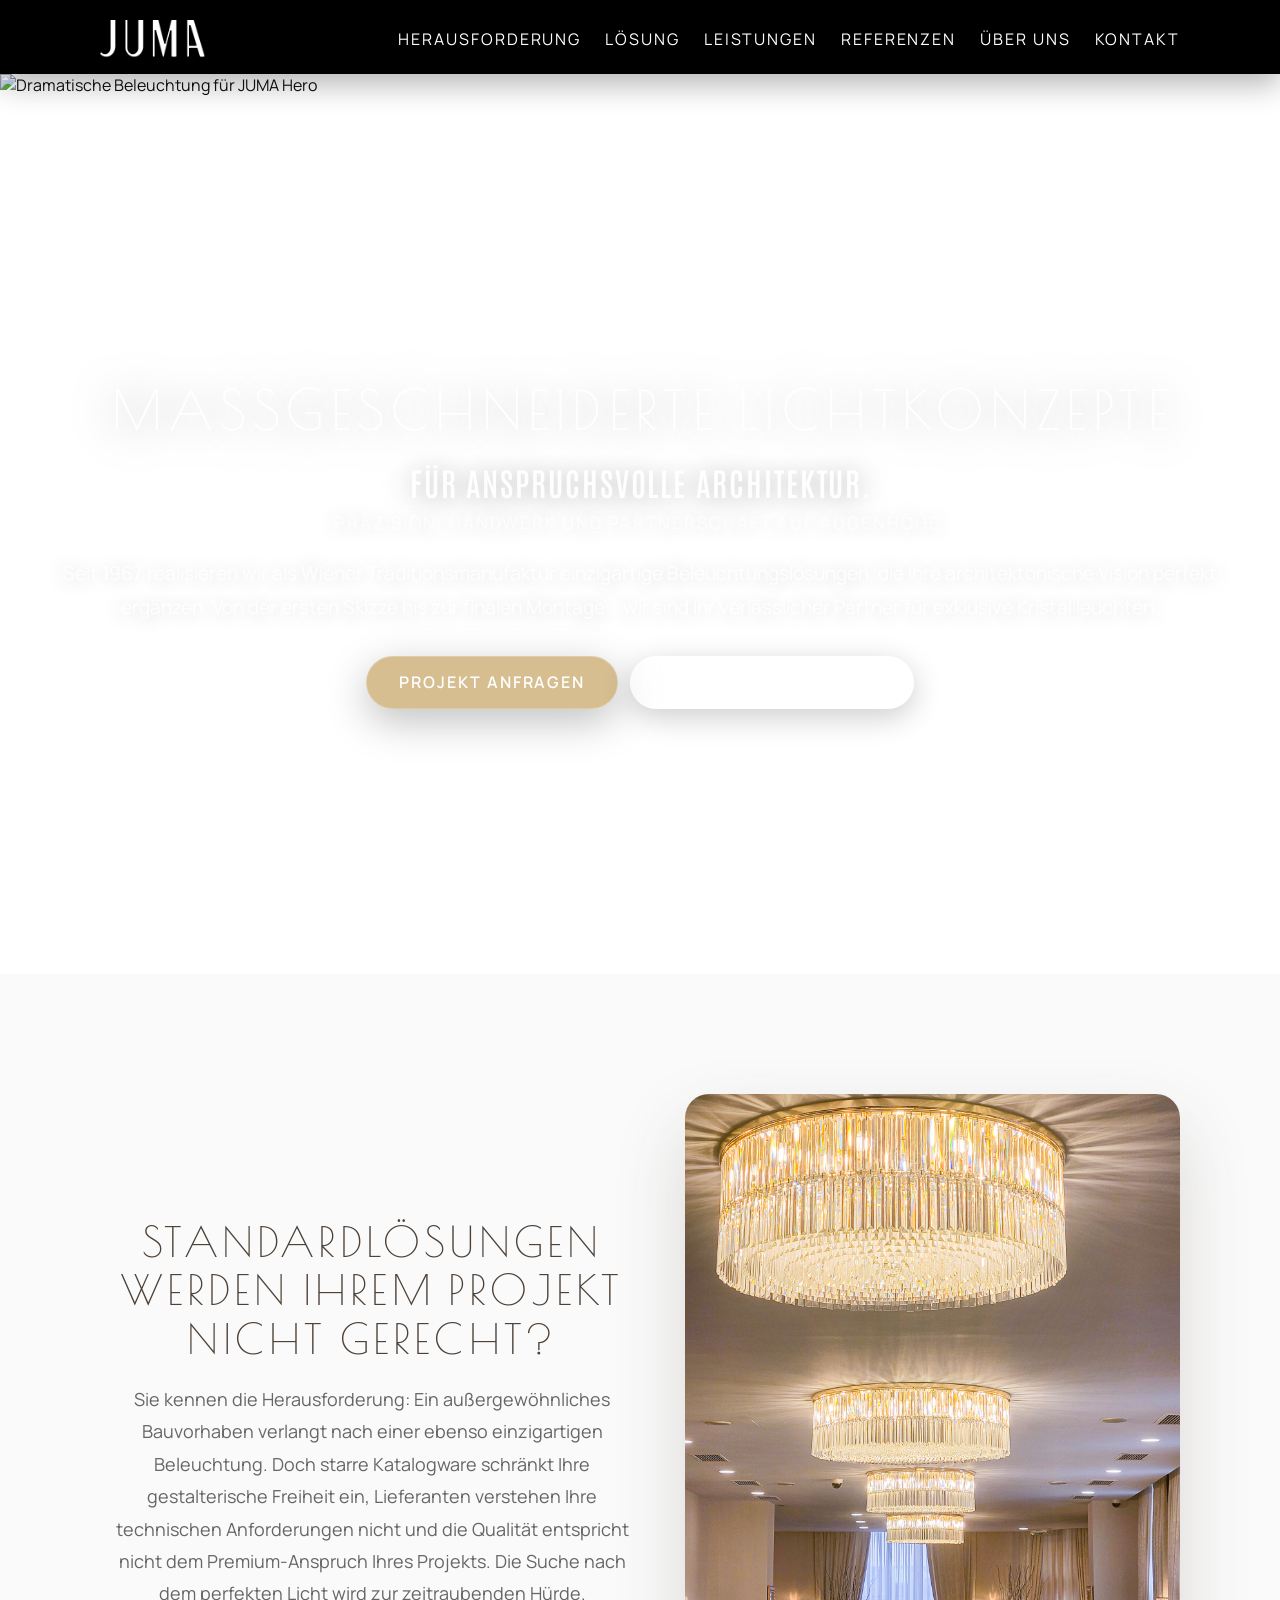
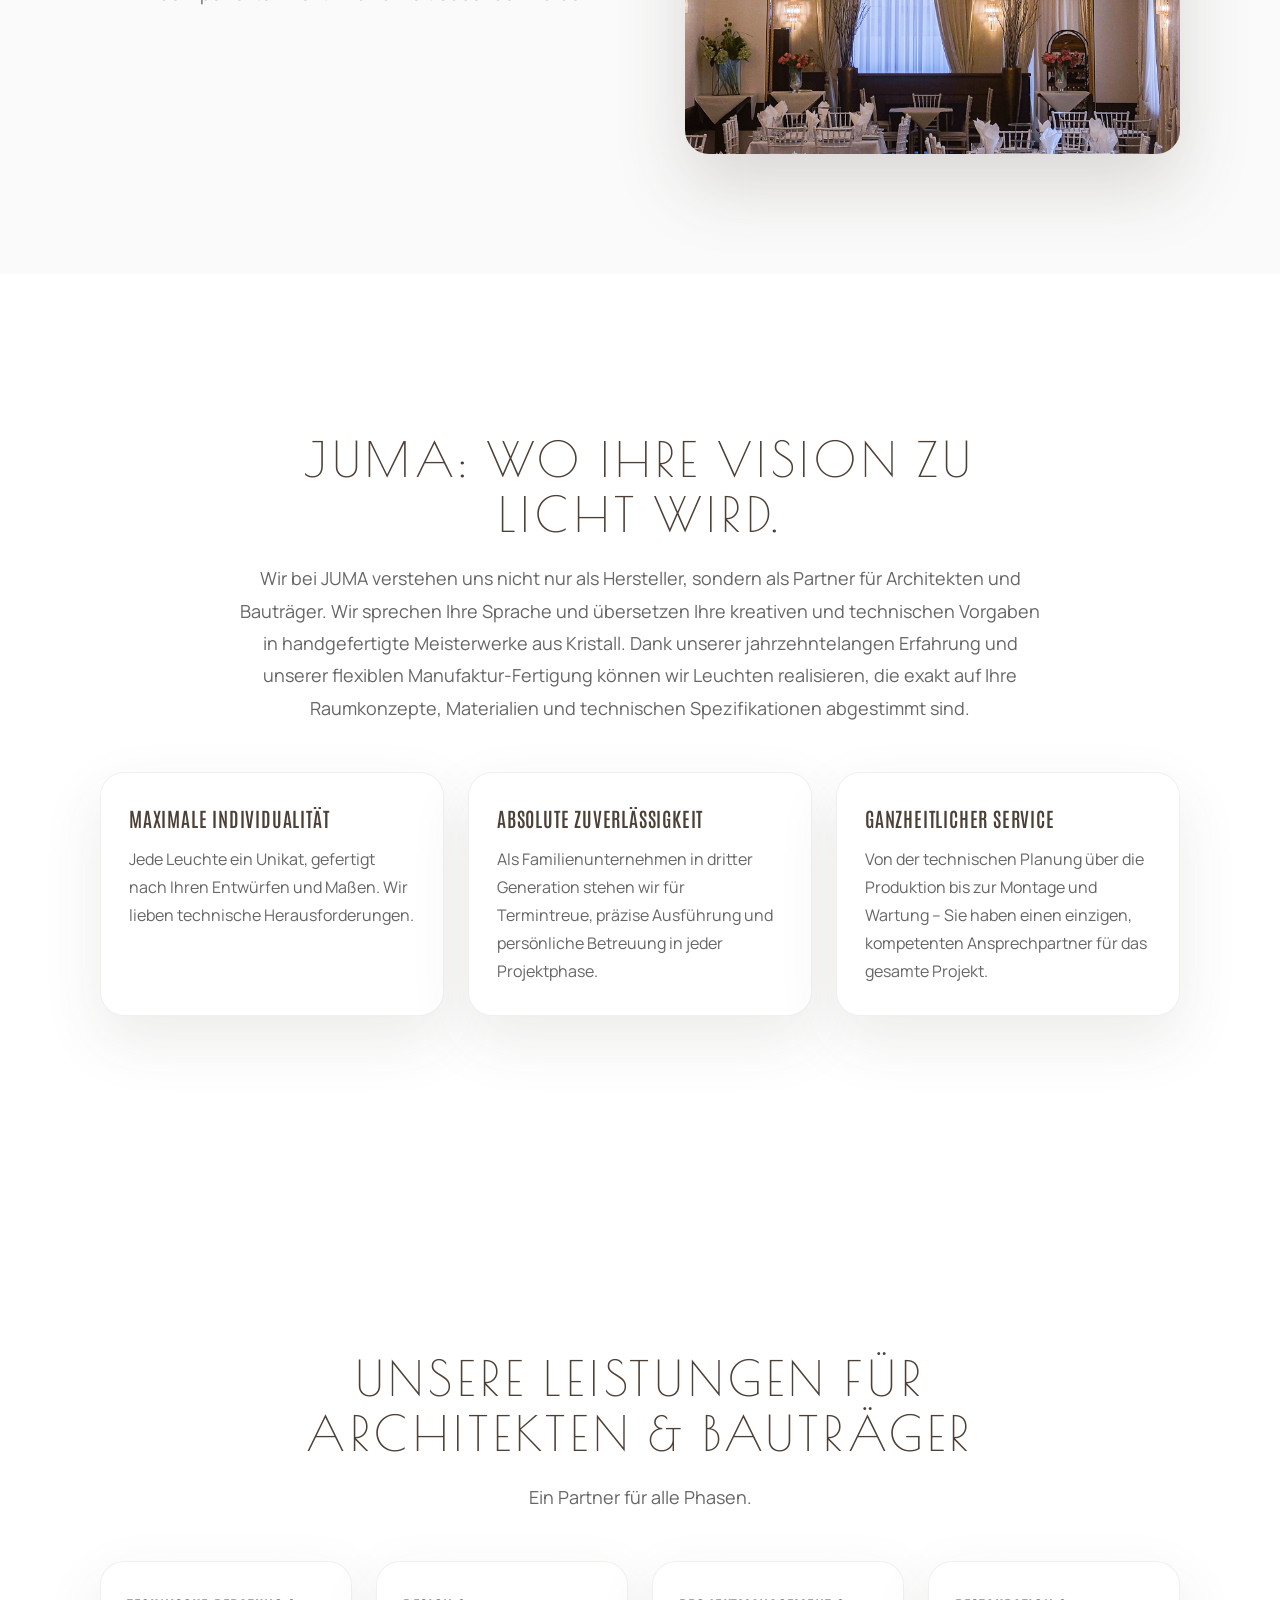
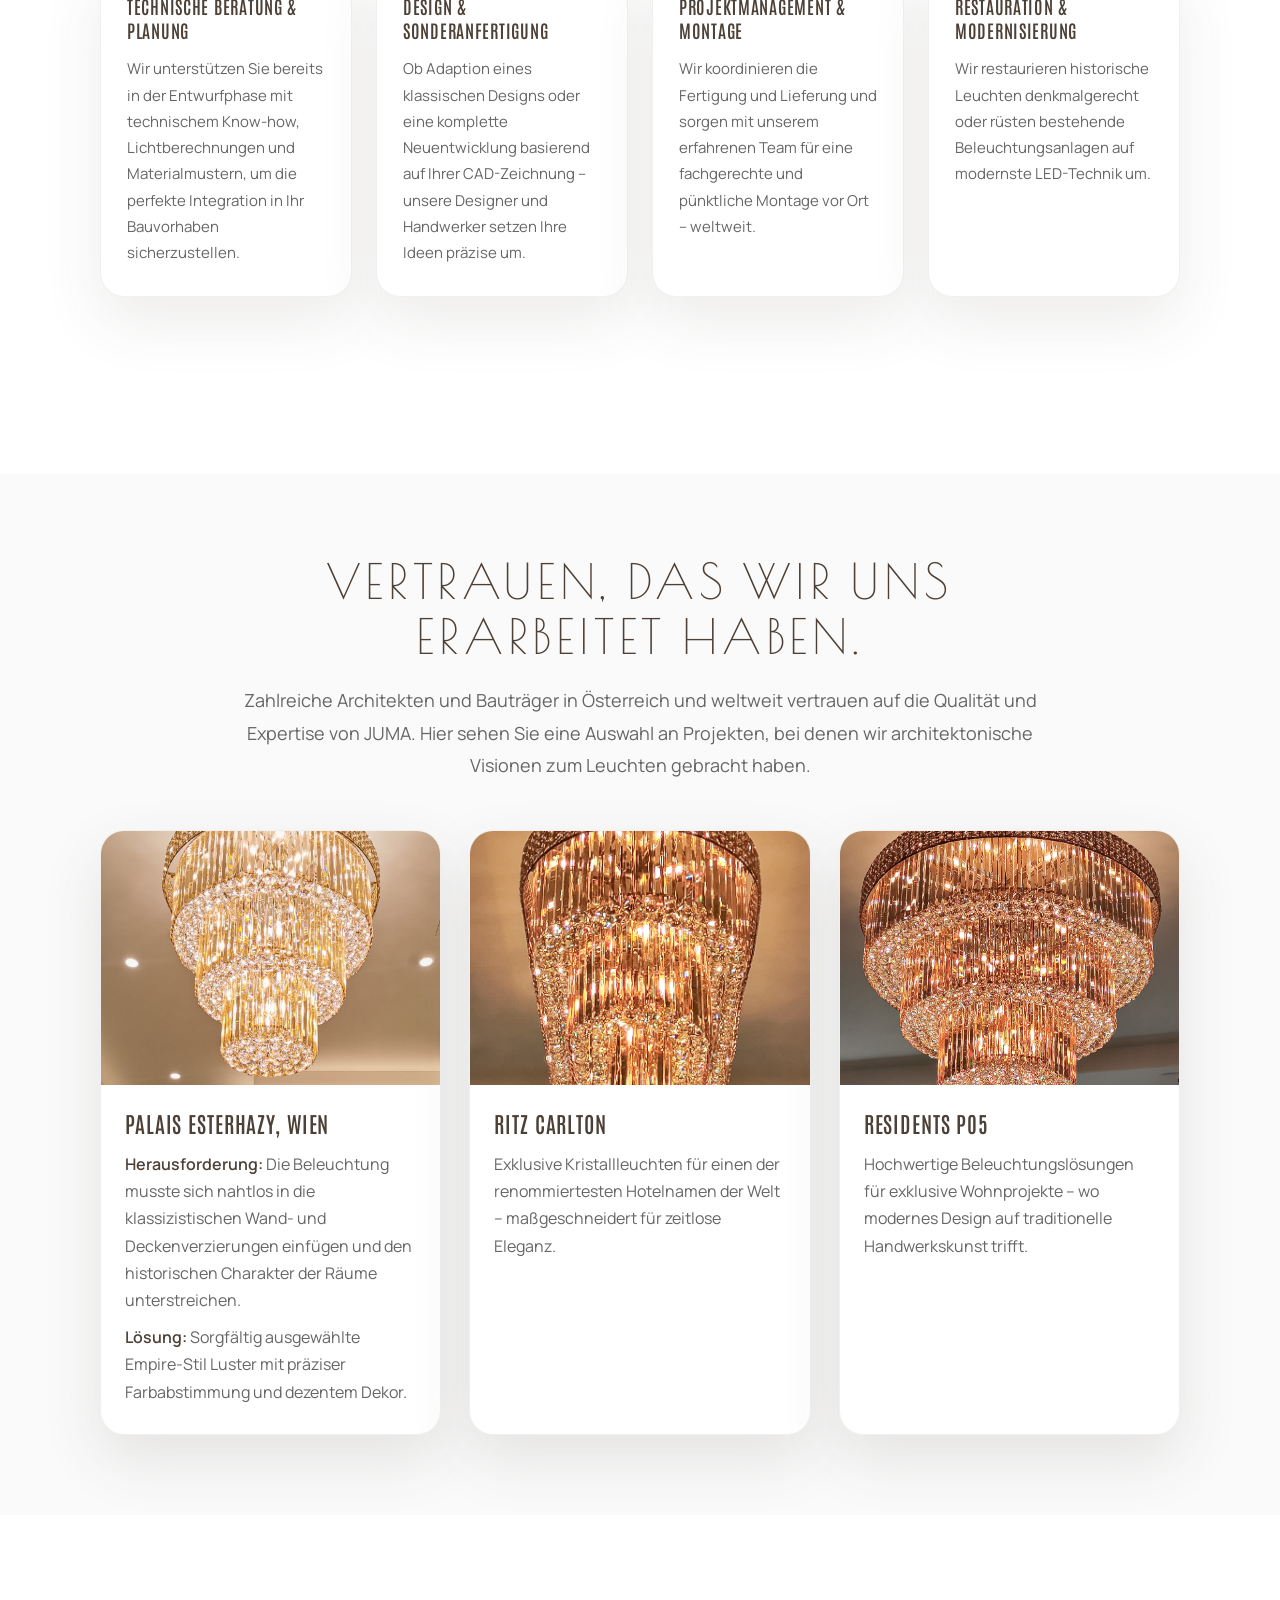
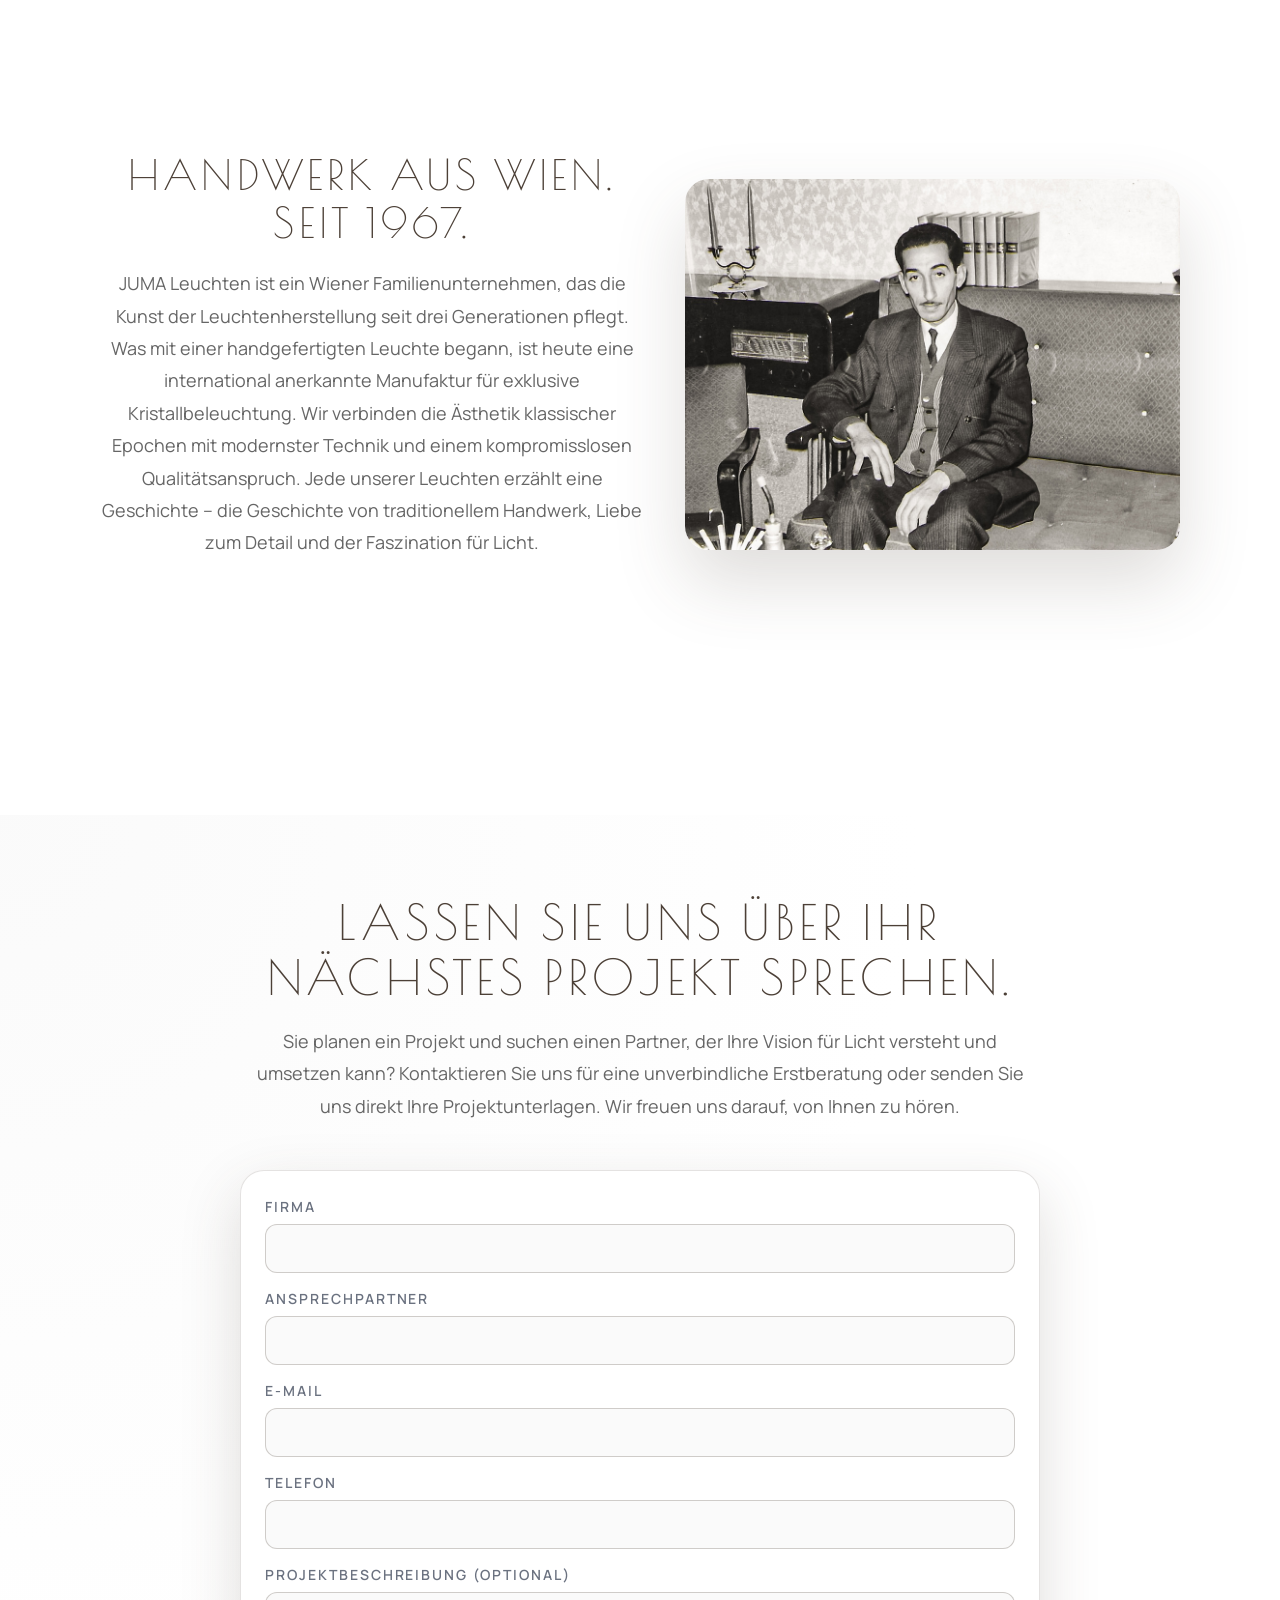
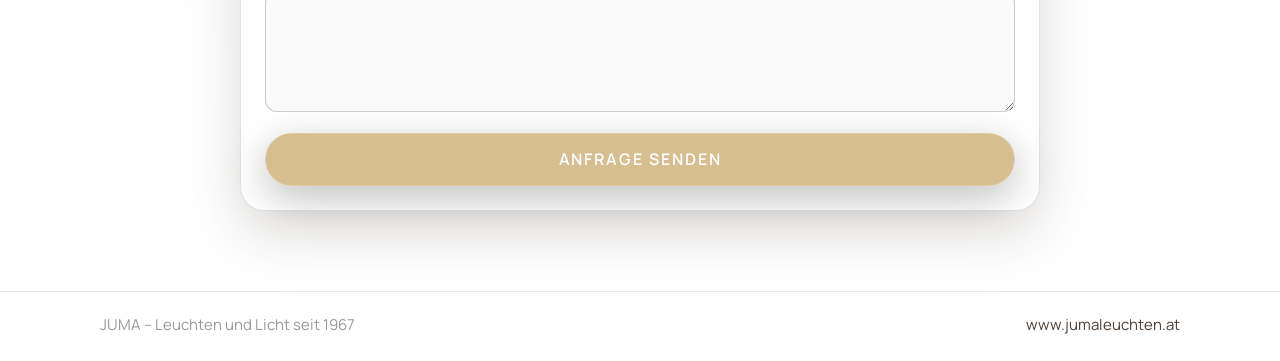
==== commit f5585093: "Perf: Optimize page loading speed" ====
--- a/index.html
+++ b/index.html
@@ -16,6 +16,10 @@
     <meta http-equiv="Pragma" content="no-cache" />
     <meta http-equiv="Expires" content="0" />
     <link rel="stylesheet" href="styles.css?v=6" />
+    <!-- Preload critical resources -->
+    <link rel="preload" href="Hero_Background.png" as="image" />
+    <link rel="preload" href="Fonts/antonio/Antonio-SemiBold.ttf" as="font" type="font/ttf" crossorigin />
+    <link rel="preload" href="Fonts/manrope/Manrope-Regular.ttf" as="font" type="font/ttf" crossorigin />
   </head>
   <body>
     <header class="site-header">
@@ -63,6 +67,9 @@
           <img
             src="Hero_Background.png"
             alt="Dramatische Beleuchtung für JUMA Hero"
+            fetchpriority="high"
+            width="1920"
+            height="1080"
           />
         </picture>
         <div class="hero-content-wrapper">
@@ -101,6 +108,8 @@
               src="Bilder/Projektbilder/20240408_145405.jpg"
               alt="Architektonischer Raum mit anspruchsvoller Beleuchtung"
               loading="lazy"
+              width="800"
+              height="600"
             />
           </div>
         </div>
@@ -199,7 +208,7 @@
           <div class="reference-grid">
             <article class="reference-card reference-featured">
               <div class="reference-image">
-                <img src="Bilder/Projektbilder/24092005 Round Chandelier Entrance.jpg" alt="Palais Esterhazy Wien - Empire-Stil Luster" loading="lazy" />
+                <img src="Bilder/Projektbilder/24092005 Round Chandelier Entrance.jpg" alt="Palais Esterhazy Wien - Empire-Stil Luster" loading="lazy" width="800" height="500" />
               </div>
               <div class="reference-content">
                 <h3>Palais Esterhazy, Wien</h3>
@@ -215,7 +224,7 @@
             </article>
             <article class="reference-card">
               <div class="reference-image">
-                <img src="Bilder/Projektbilder/24092302 Oval Chandelier.jpg" alt="Ritz Carlton - Kristallleuchter" loading="lazy" />
+                <img src="Bilder/Projektbilder/24092302 Oval Chandelier.jpg" alt="Ritz Carlton - Kristallleuchter" loading="lazy" width="600" height="400" />
               </div>
               <div class="reference-content">
                 <h3>Ritz Carlton</h3>
@@ -224,7 +233,7 @@
             </article>
             <article class="reference-card">
               <div class="reference-image">
-                <img src="Bilder/Projektbilder/24092002 Round Chandelier Living Room.jpg" alt="Residents P05 - Moderne Wohnbeleuchtung" loading="lazy" />
+                <img src="Bilder/Projektbilder/24092002 Round Chandelier Living Room.jpg" alt="Residents P05 - Moderne Wohnbeleuchtung" loading="lazy" width="600" height="400" />
               </div>
               <div class="reference-content">
                 <h3>Residents P05</h3>
@@ -253,6 +262,8 @@
               src="Bilder/Unternehmen/Mohammad Juma.jpg"
               alt="JUMA Leuchten – Wiener Familienunternehmen"
               loading="lazy"
+              width="800"
+              height="600"
             />
           </div>
         </div>
@@ -306,7 +317,7 @@
       </div>
     </footer>
 
-    <script src="script.js?v=2"></script>
+    <script src="script.js?v=2" defer></script>
   </body>
 </html>
 
--- a/styles.css
+++ b/styles.css
@@ -394,7 +394,7 @@
   align-items: flex-end; /* Position content at bottom */
   justify-content: center;
   padding: 0;
-  padding-bottom: 80px; /* Add padding from bottom */
+  padding-bottom: 25vh; /* Moved 20% upward from previous 80px */
 }
 
 .hero-content {
@@ -949,7 +949,7 @@
   }
 
   .hero-content-wrapper {
-    padding-bottom: 60px;
+    padding-bottom: 20vh;
   }
 
   .hero-title-main {
@@ -1125,7 +1125,7 @@
   }
 
   .hero-content-wrapper {
-    padding-bottom: 40px;
+    padding-bottom: 15vh;
   }
 
   .hero-title-main {
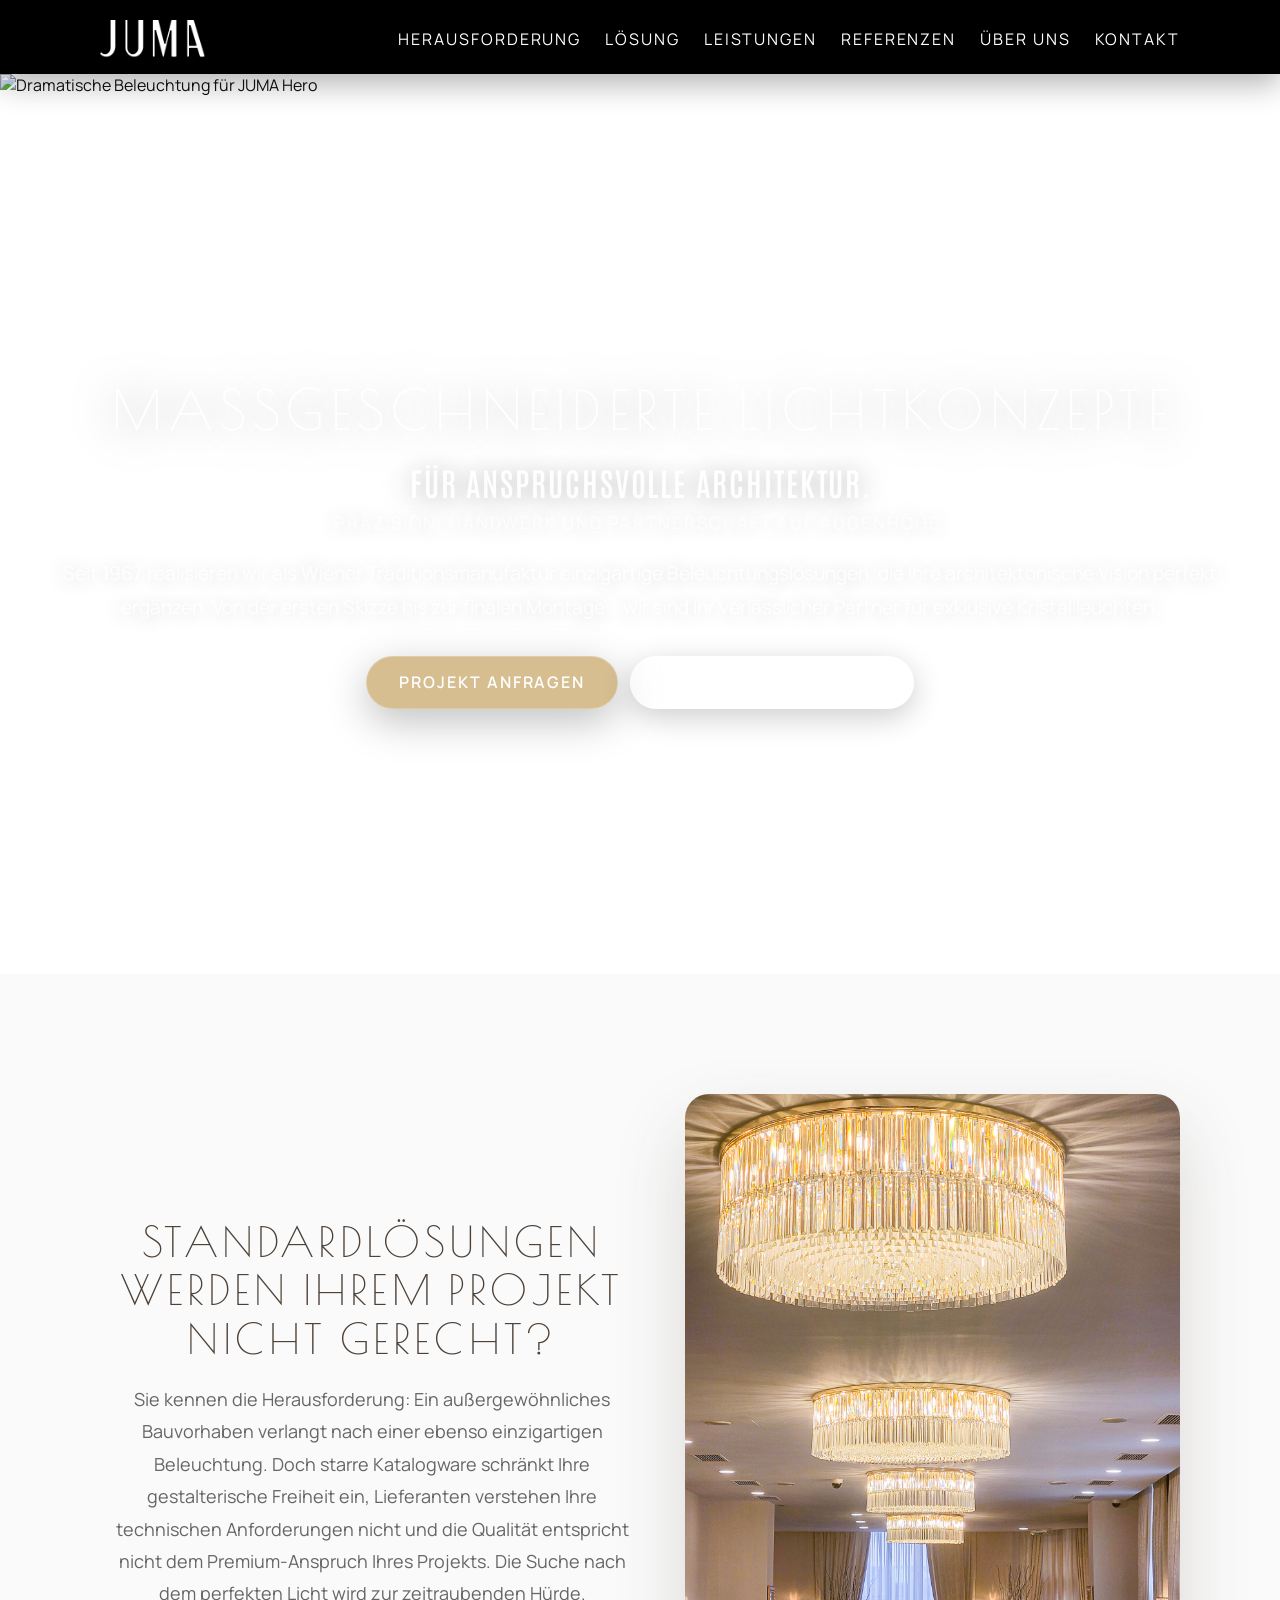
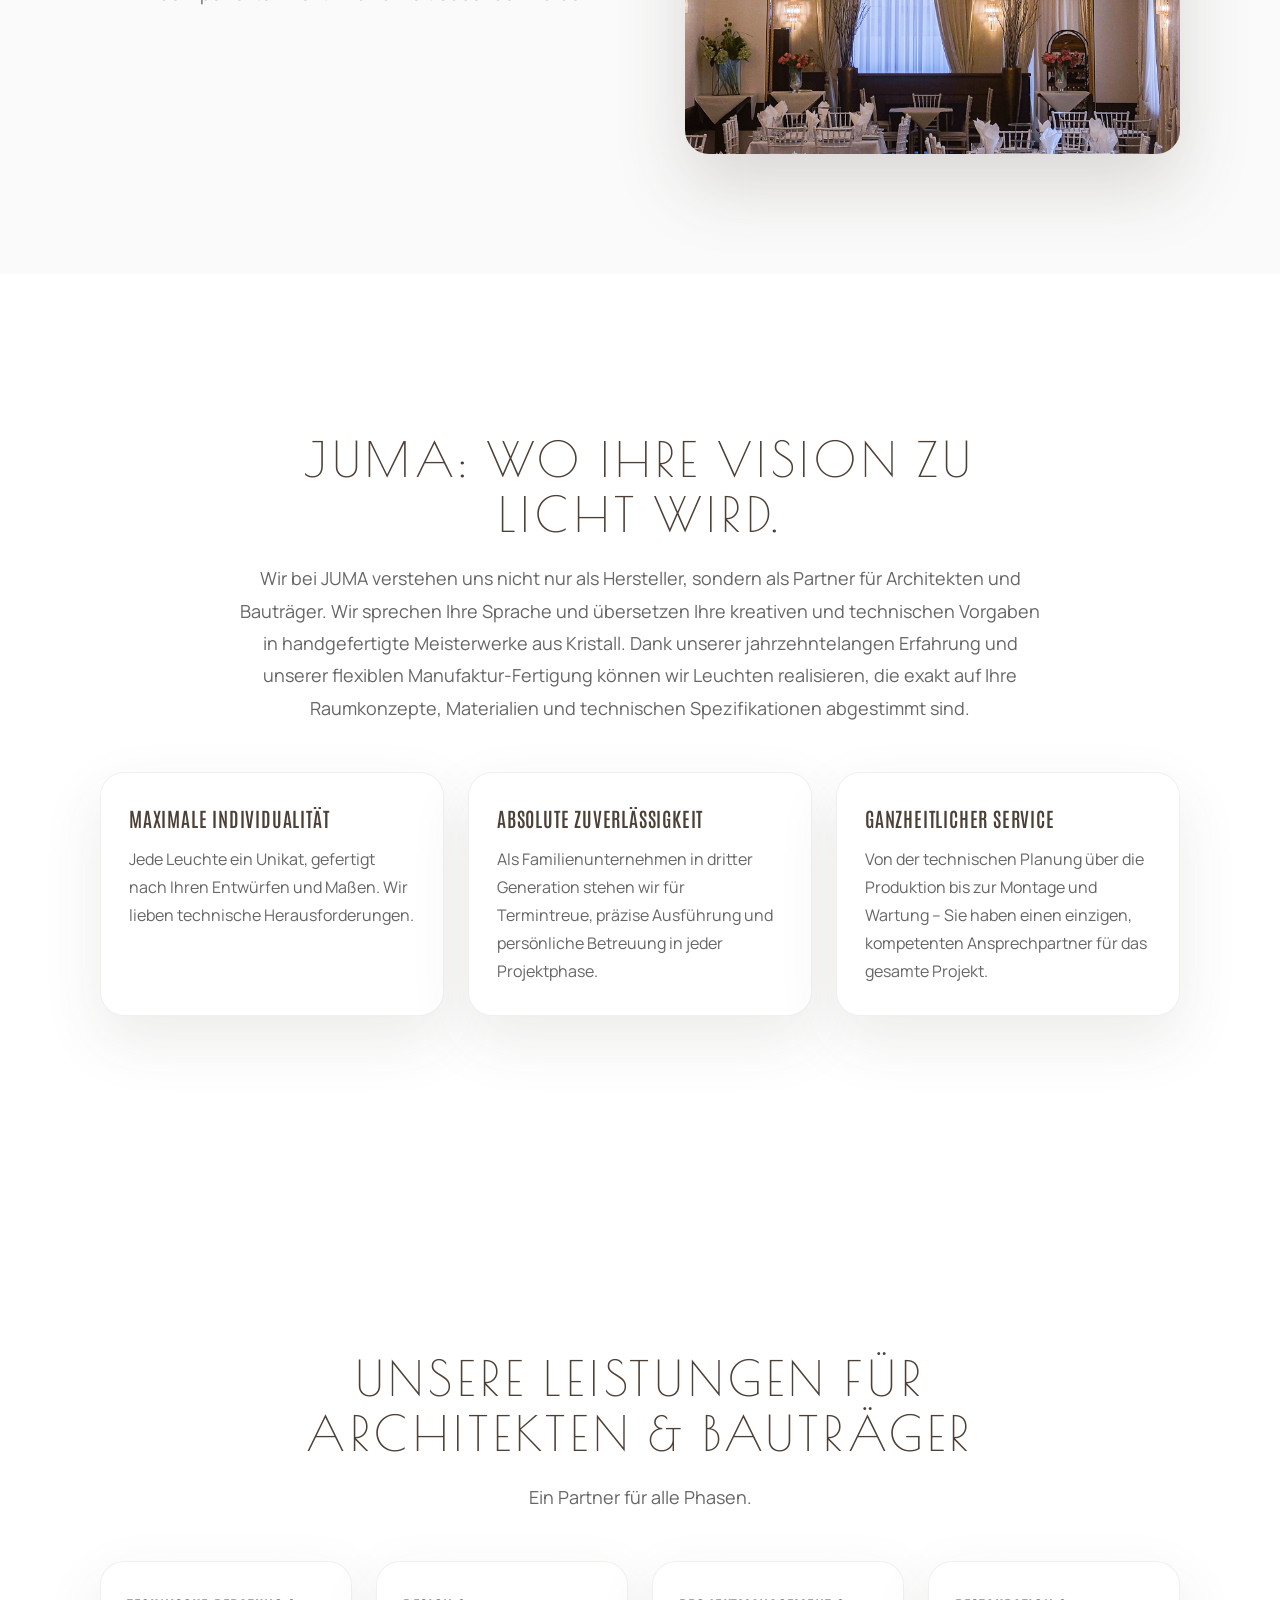
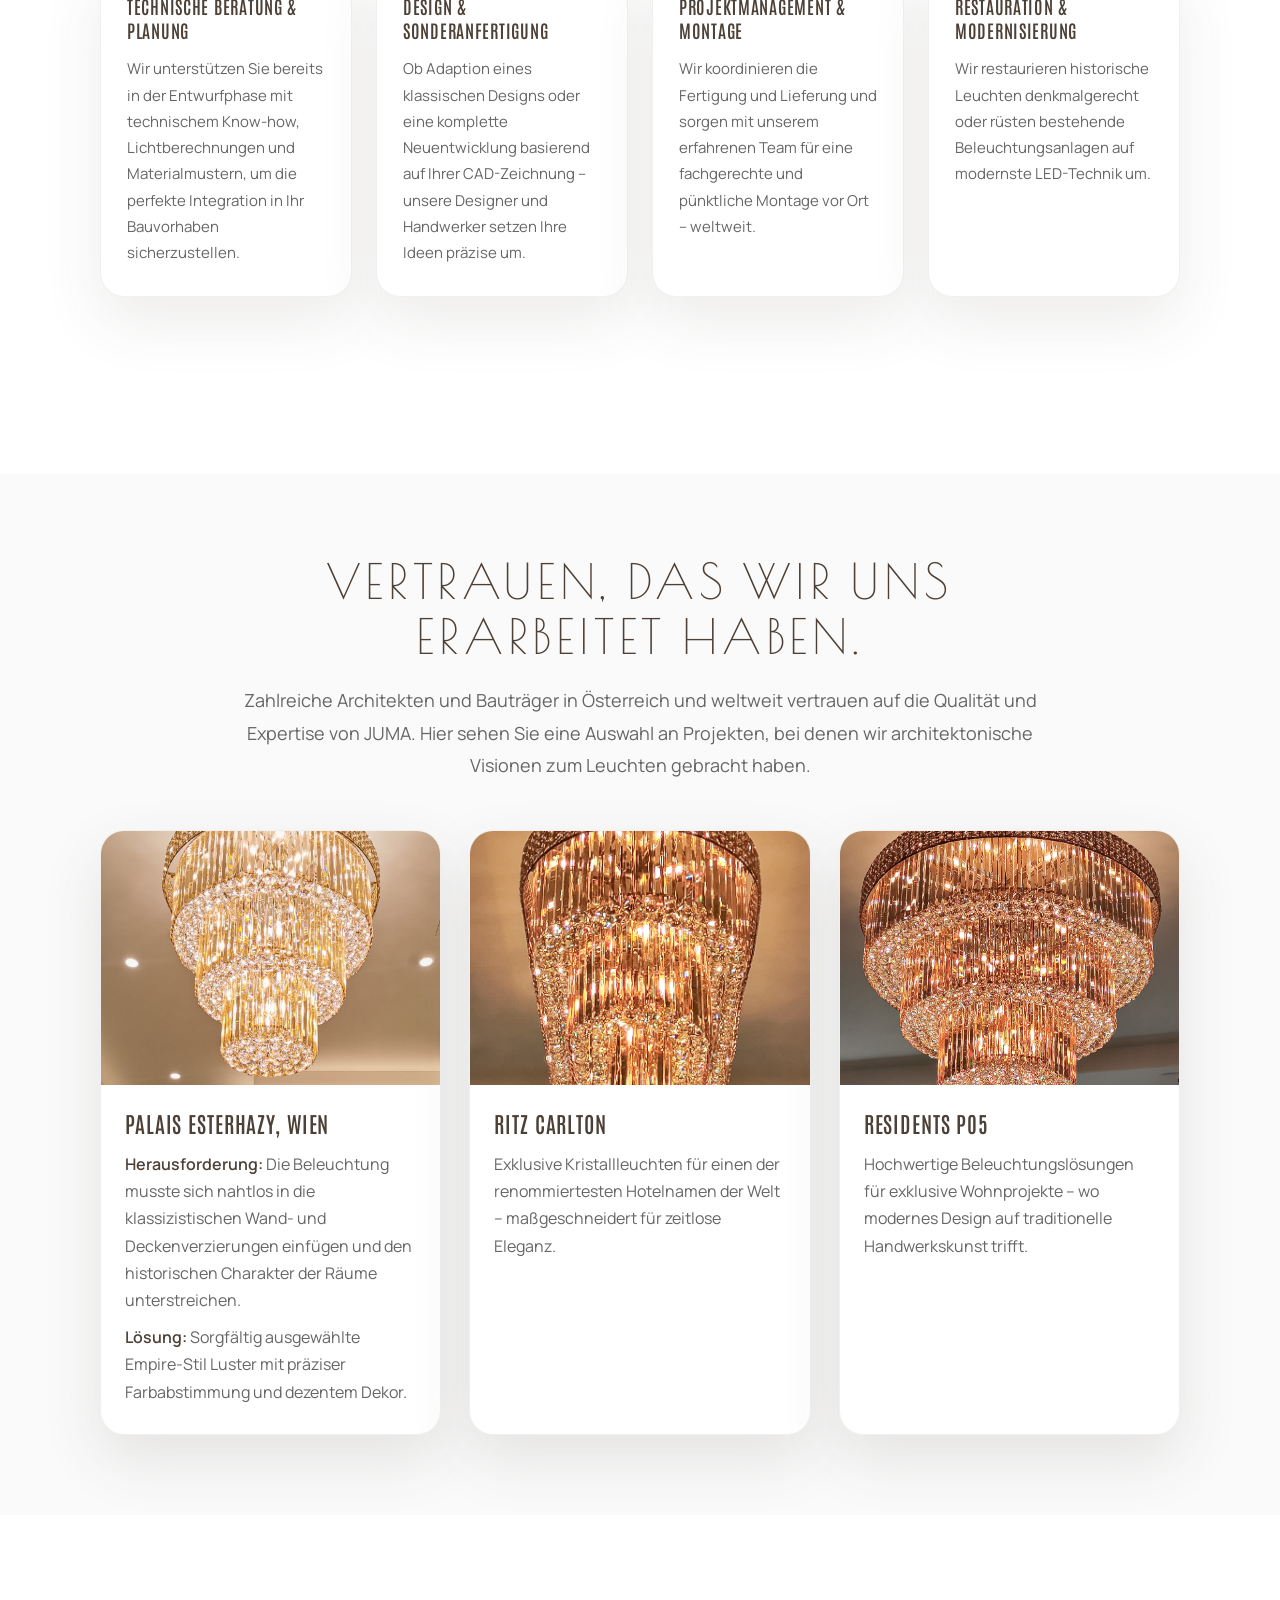
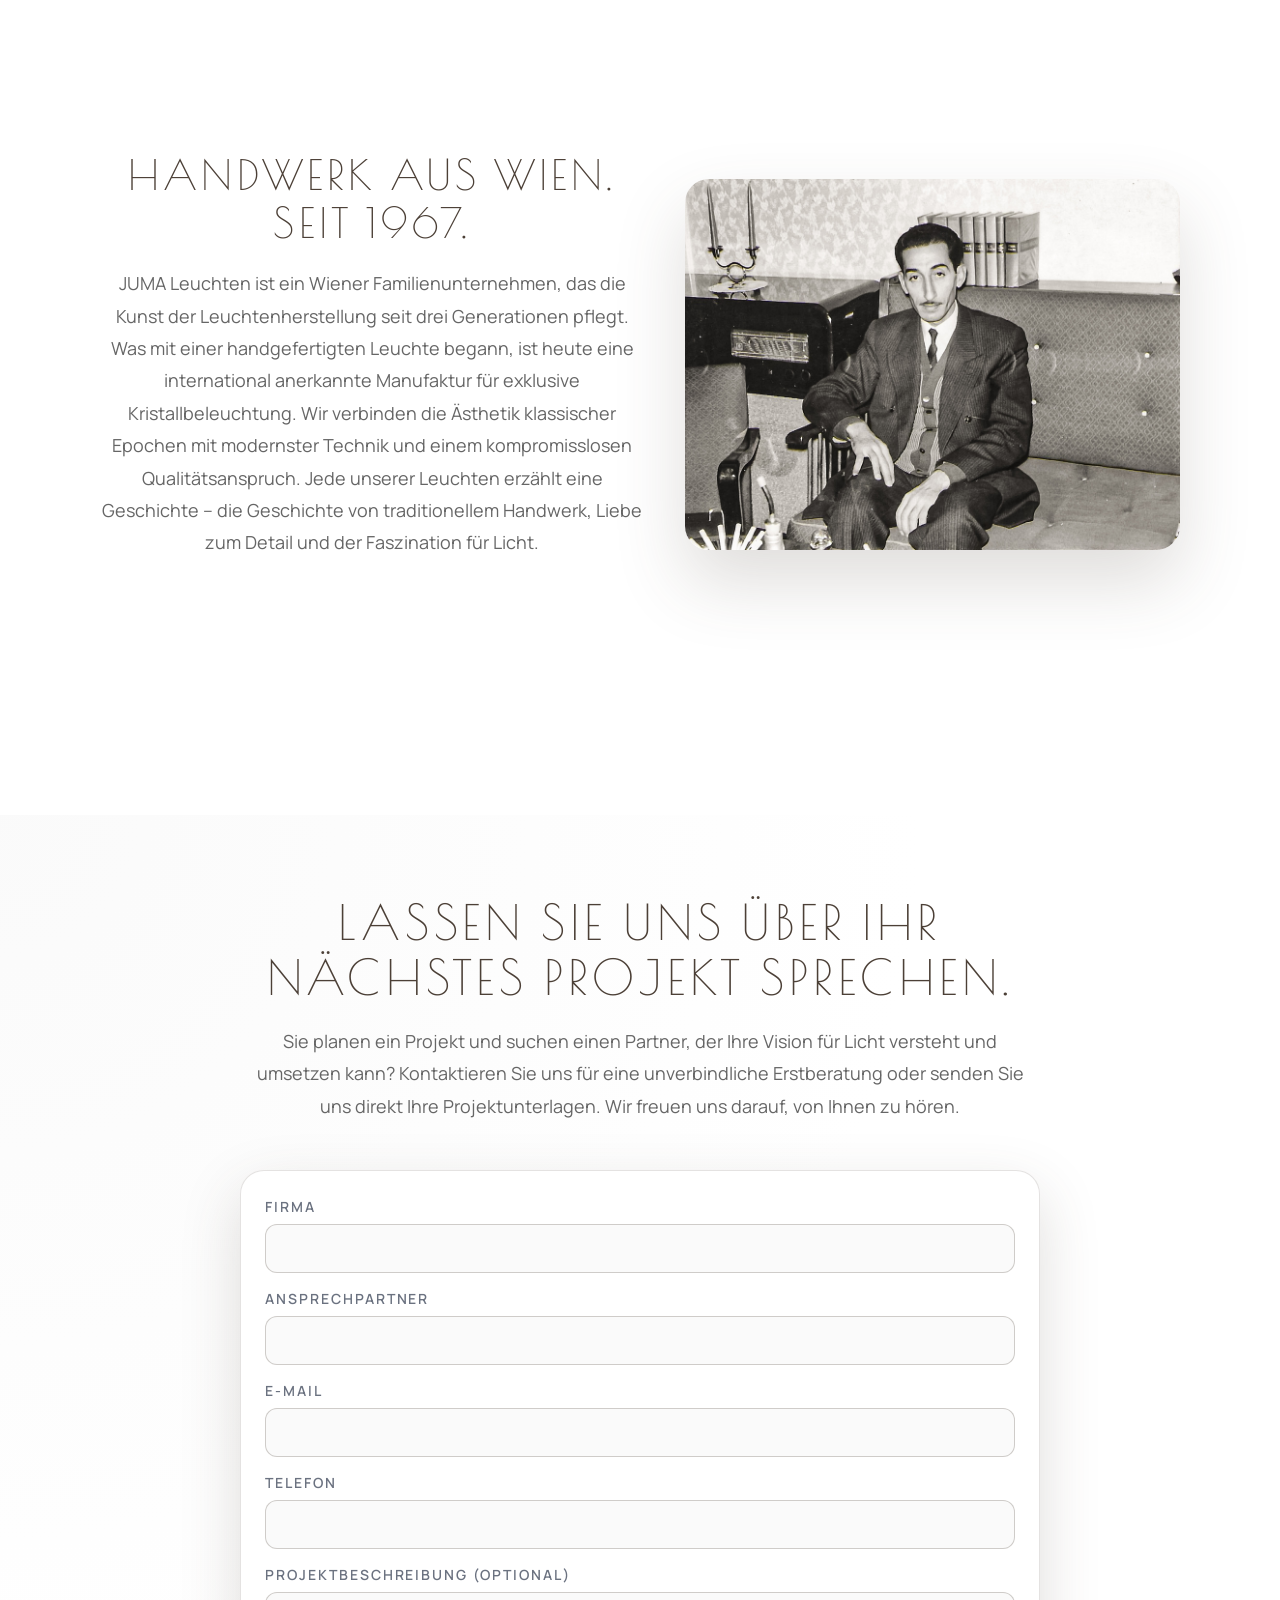
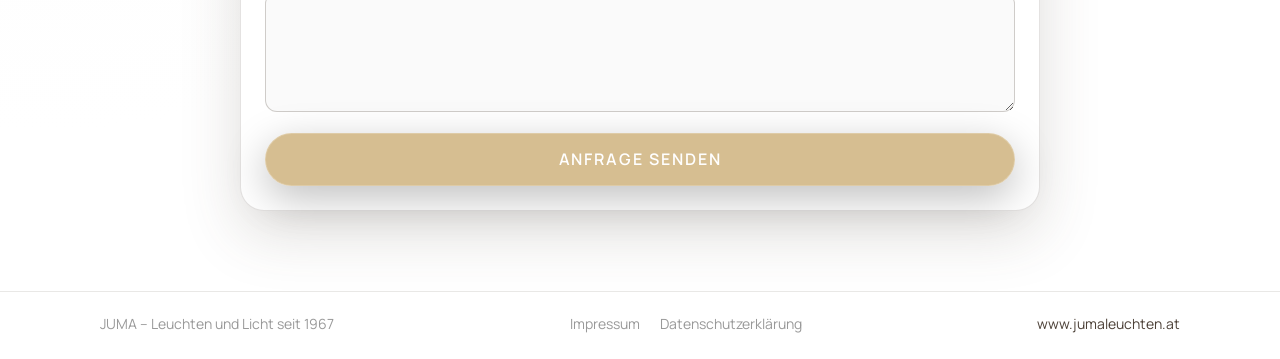
==== commit ee854287: "Legal: Add Impressum and Datenschutz links to footer" ====
--- a/index.html
+++ b/index.html
@@ -310,10 +310,18 @@
 
     <footer class="site-footer">
       <div class="container footer-inner">
-        <span>JUMA – Leuchten und Licht seit 1967</span>
-        <a href="https://www.jumaleuchten.at/" target="_blank" rel="noreferrer"
-          >www.jumaleuchten.at</a
-        >
+        <div class="footer-left">
+          <span>JUMA – Leuchten und Licht seit 1967</span>
+        </div>
+        <div class="footer-links">
+          <a href="https://www.jumaleuchten.at/utility-pages/impressum" target="_blank" rel="noreferrer">Impressum</a>
+          <a href="https://www.jumaleuchten.at/utility-pages/datenschutzerklarung" target="_blank" rel="noreferrer">Datenschutzerklärung</a>
+        </div>
+        <div class="footer-right">
+          <a href="https://www.jumaleuchten.at/" target="_blank" rel="noreferrer"
+            >www.jumaleuchten.at</a
+          >
+        </div>
       </div>
     </footer>
 
--- a/styles.css
+++ b/styles.css
@@ -844,8 +844,33 @@
   display: flex;
   align-items: center;
   justify-content: space-between;
-  gap: 12px;
-  font-size: 15px;
+  gap: 24px;
+  font-size: 14px;
+}
+
+.footer-links {
+  display: flex;
+  gap: 20px;
+}
+
+.footer-links a {
+  color: #999999 !important;
+  transition: color 0.2s ease;
+}
+
+.footer-links a:hover {
+  color: #4C4037 !important;
+}
+
+@media (max-width: 767px) {
+  .footer-inner {
+    flex-direction: column;
+    text-align: center;
+    gap: 16px;
+  }
+  .footer-links {
+    justify-content: center;
+  }
 }
 
 .site-footer a {
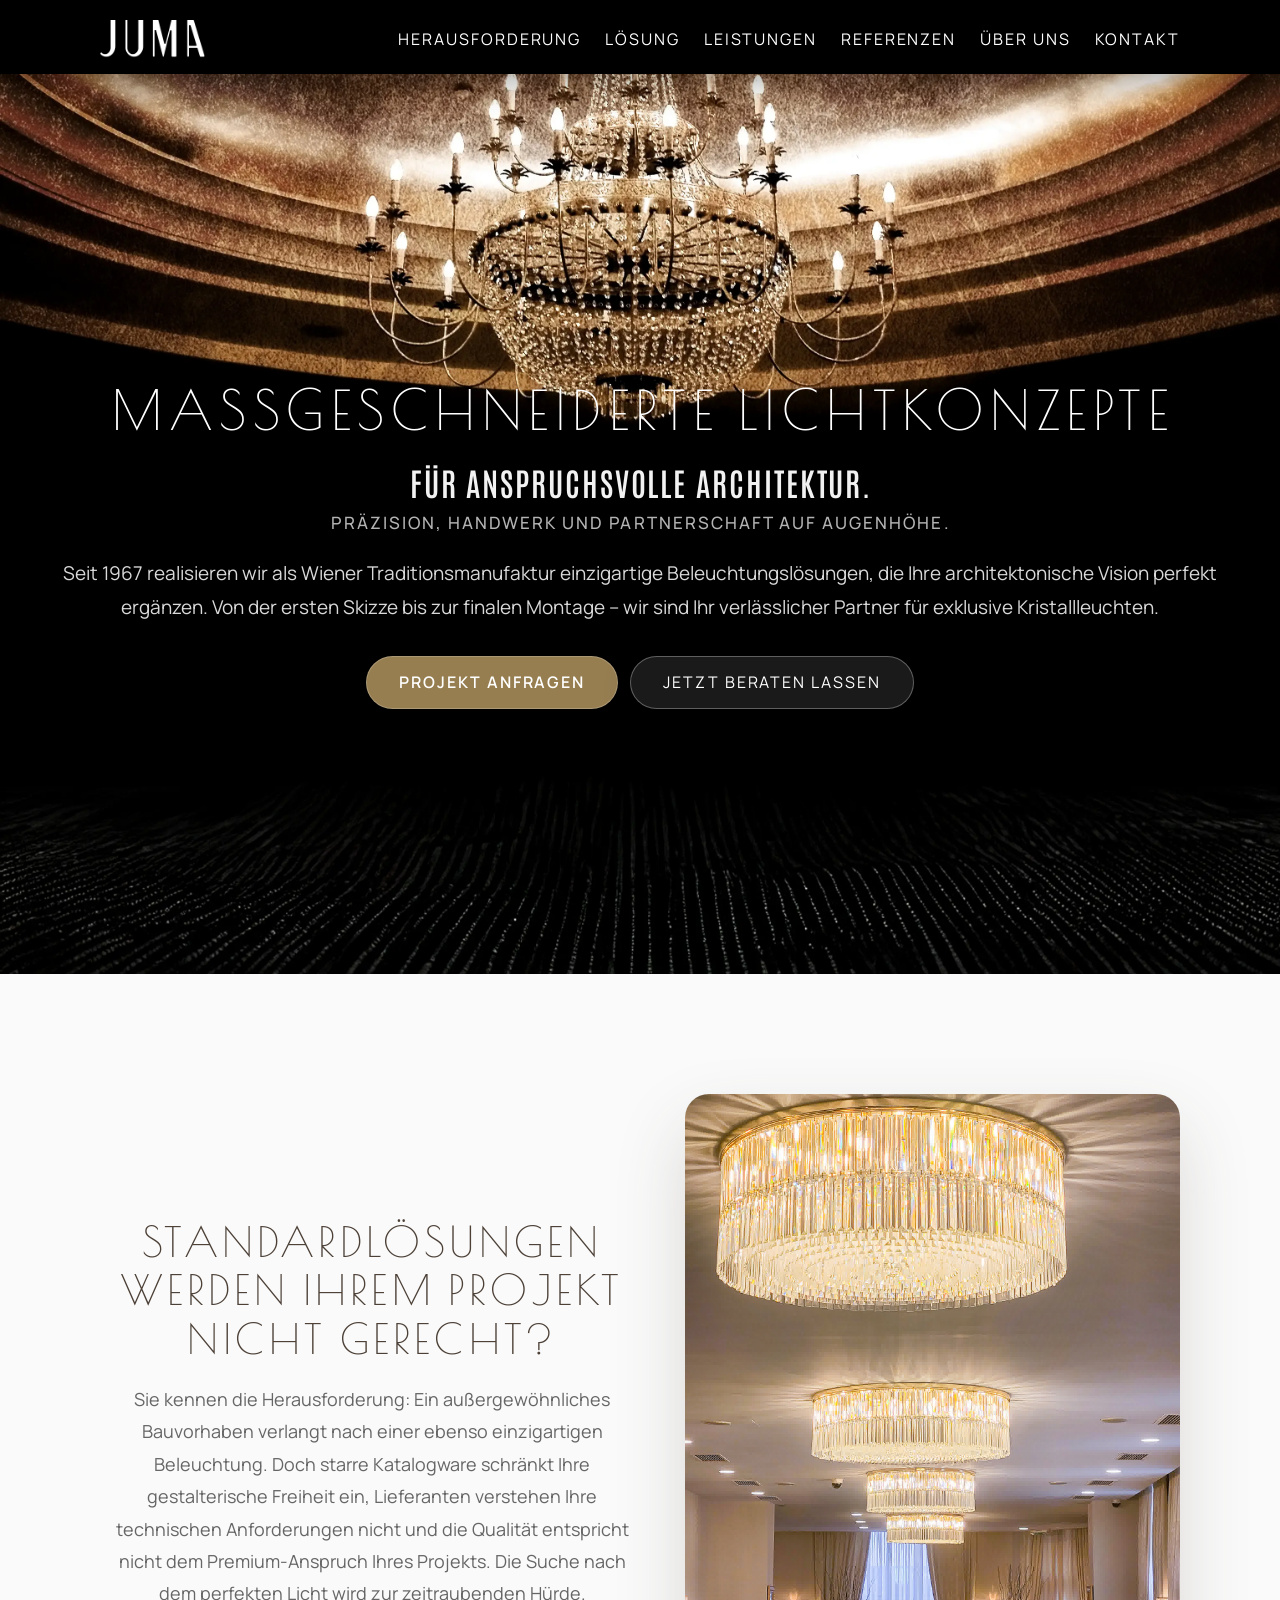
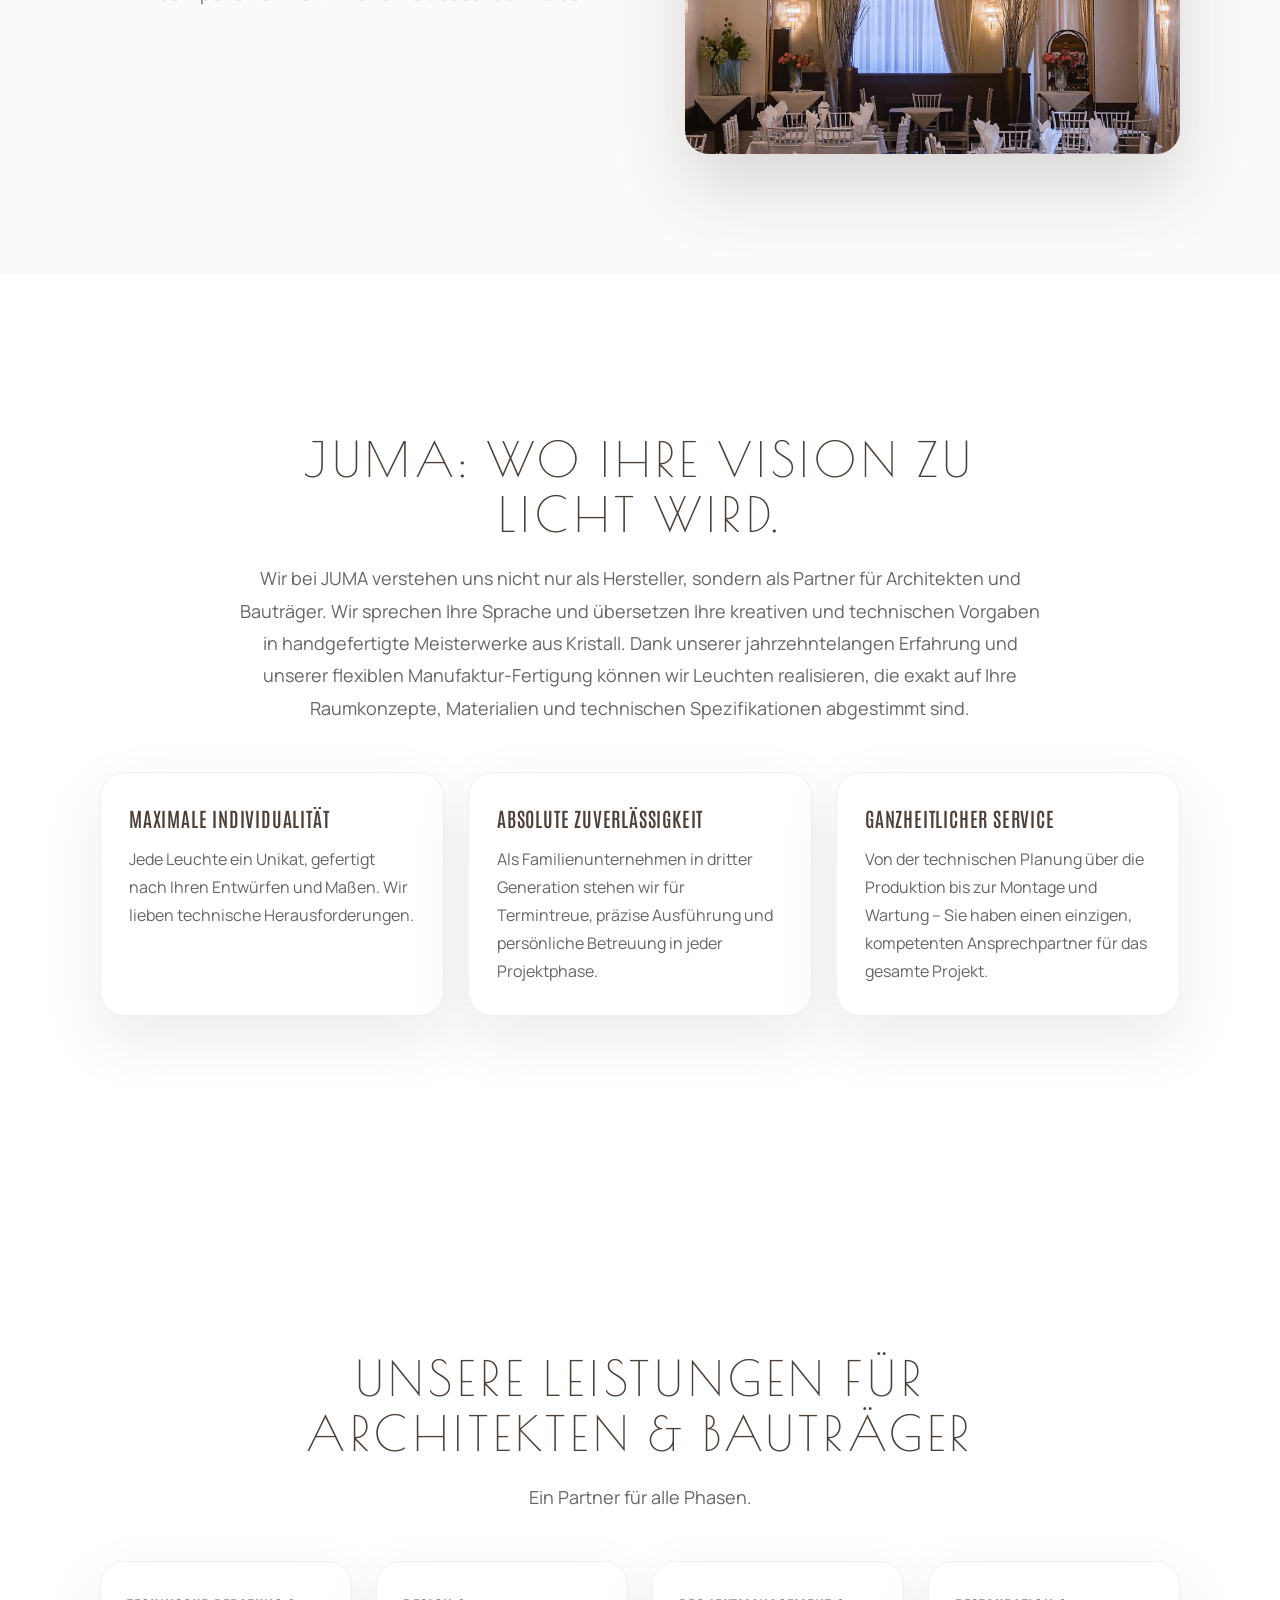
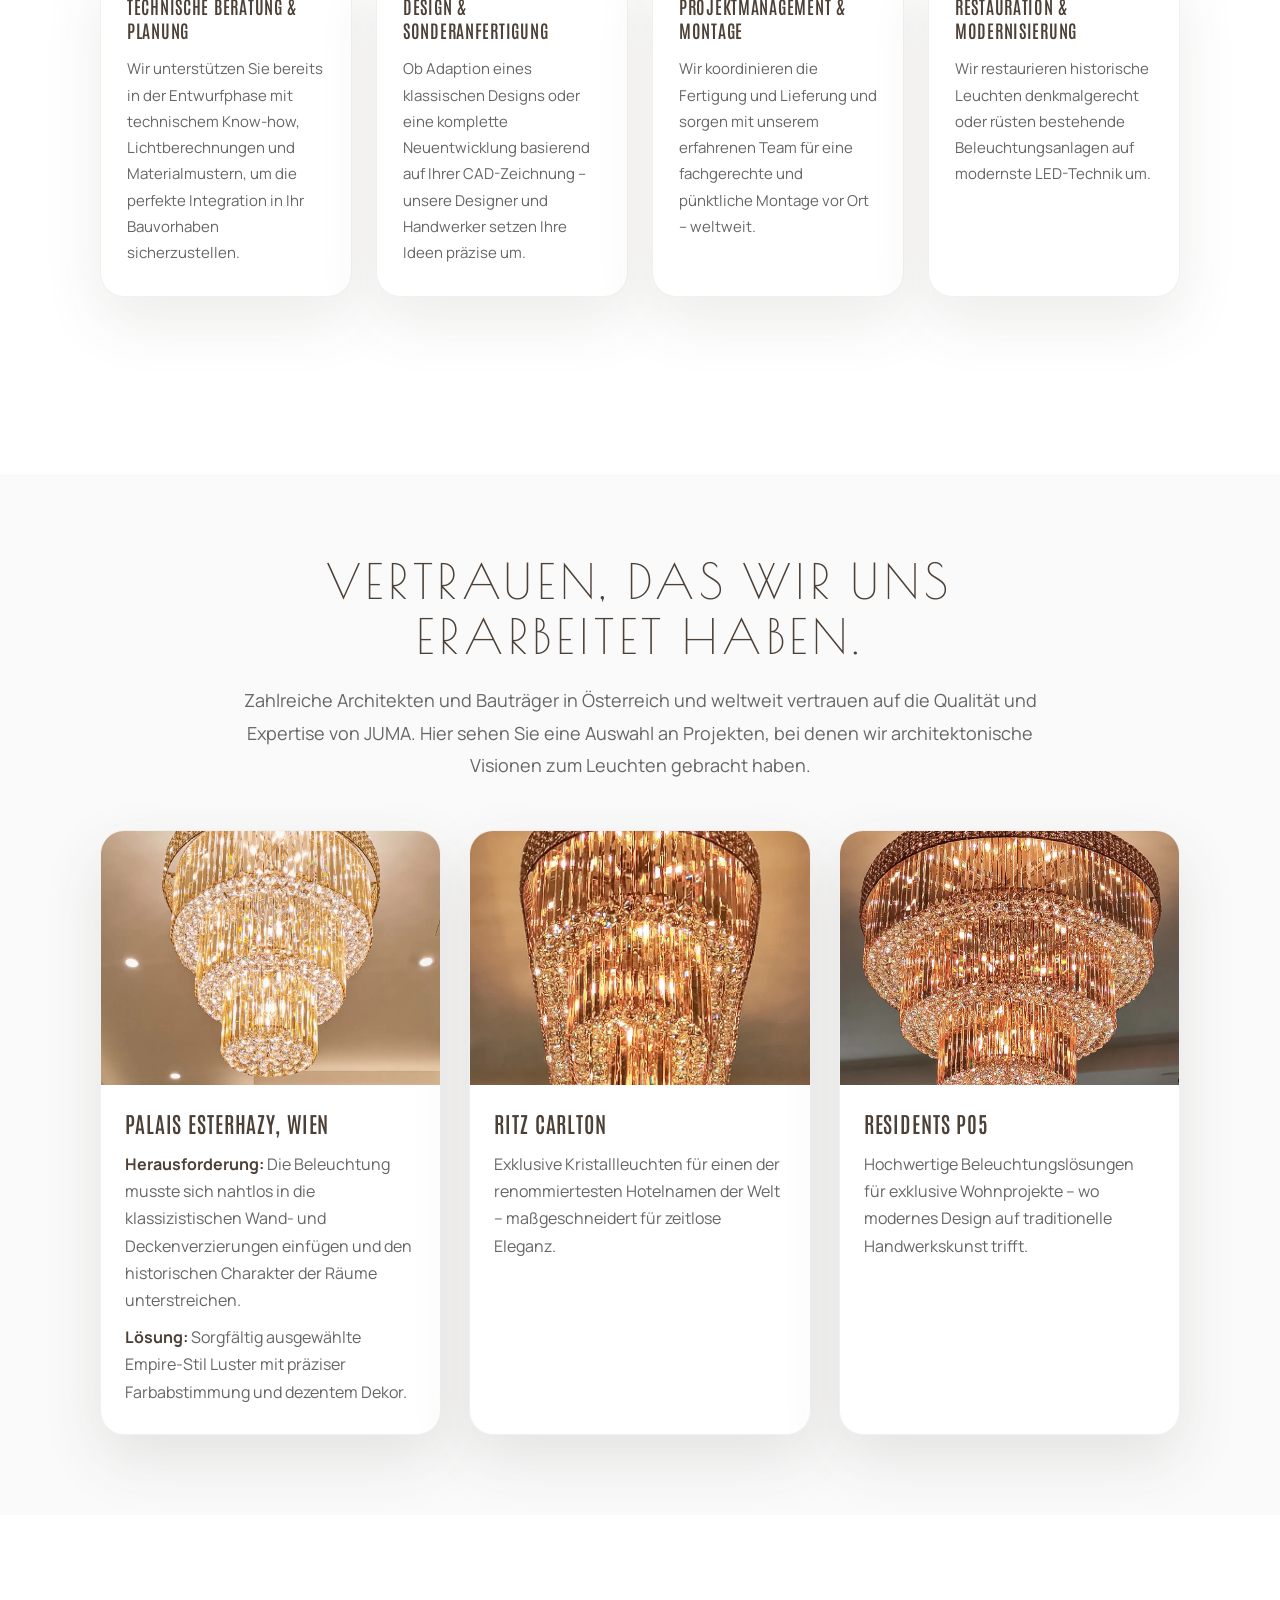
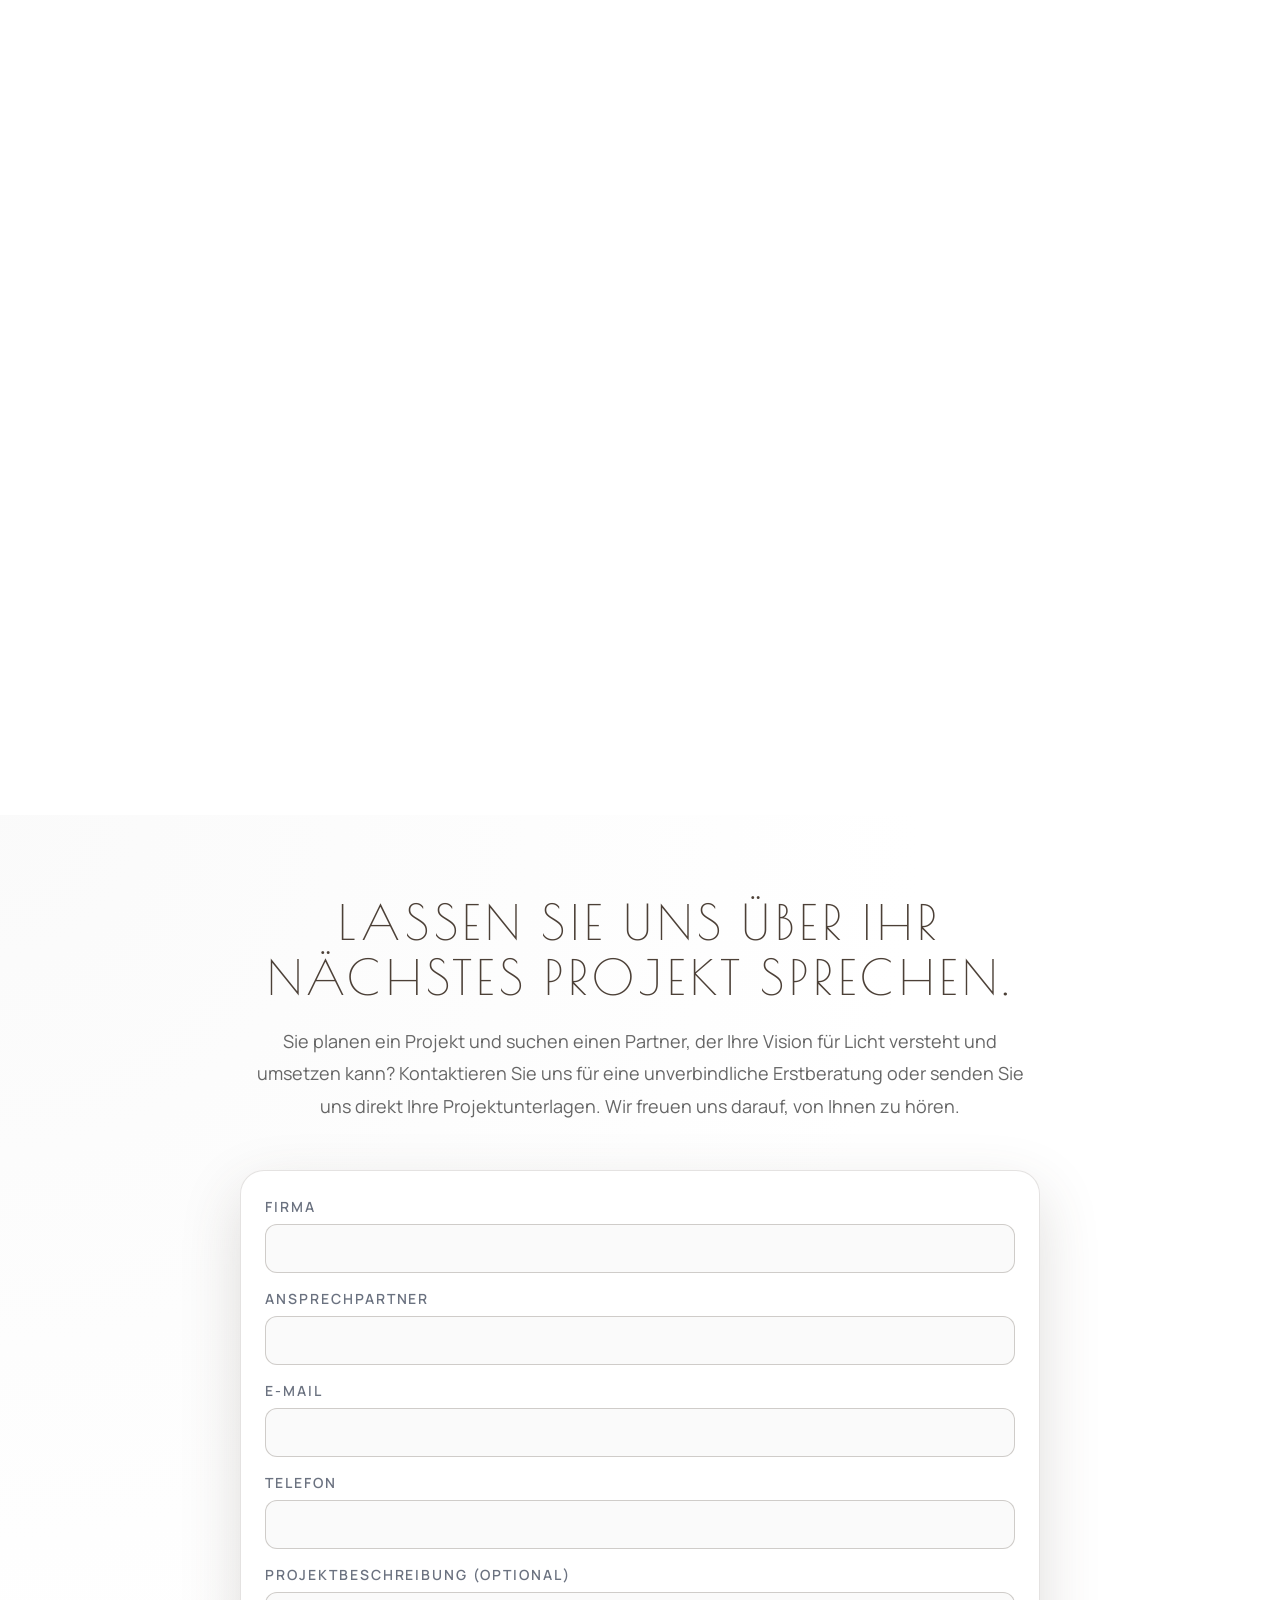
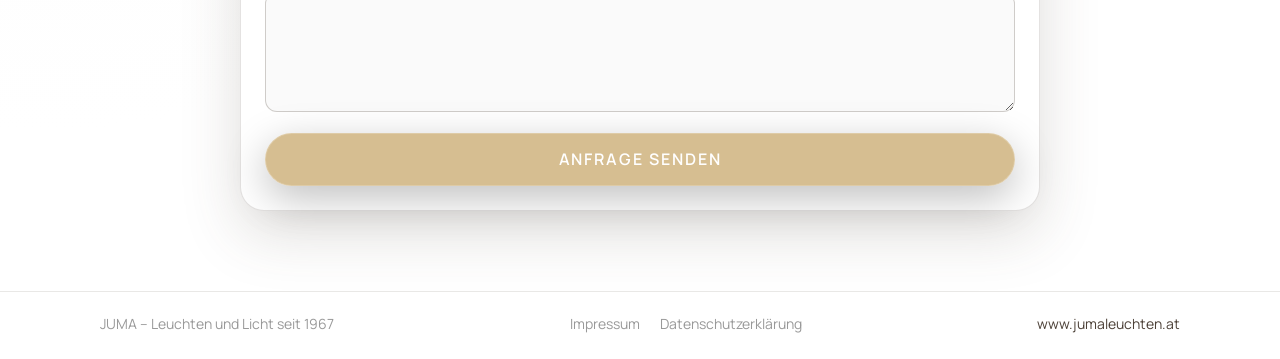
==== commit b71c0f81: "Perf: Optimize all landing page images (8MB+ reduction) and use WebP" ====
--- a/index.html
+++ b/index.html
@@ -12,12 +12,13 @@
     <link rel="preconnect" href="https://fonts.googleapis.com" />
     <link rel="preconnect" href="https://fonts.gstatic.com" crossorigin />
     <link href="https://fonts.googleapis.com/css2?family=Poiret+One&display=swap" rel="stylesheet" />
+    <link href="https://fonts.googleapis.com/css2?family=Manrope:wght@400;500;700&display=swap" rel="stylesheet" />
     <meta http-equiv="Cache-Control" content="no-cache, no-store, must-revalidate" />
     <meta http-equiv="Pragma" content="no-cache" />
     <meta http-equiv="Expires" content="0" />
     <link rel="stylesheet" href="styles.css?v=6" />
     <!-- Preload critical resources -->
-    <link rel="preload" href="Hero_Background.png" as="image" />
+    <link rel="preload" href="Hero_Background_optimized.webp" as="image" fetchpriority="high" />
     <link rel="preload" href="Fonts/antonio/Antonio-SemiBold.ttf" as="font" type="font/ttf" crossorigin />
     <link rel="preload" href="Fonts/manrope/Manrope-Regular.ttf" as="font" type="font/ttf" crossorigin />
   </head>
@@ -64,8 +65,9 @@
     <main>
       <section id="top" class="hero hero-dark">
         <picture class="hero-media">
+          <source srcset="Hero_Background_optimized.webp" type="image/webp" />
           <img
-            src="Hero_Background.png"
+            src="Hero_Background_optimized.jpg"
             alt="Dramatische Beleuchtung für JUMA Hero"
             fetchpriority="high"
             width="1920"
@@ -104,13 +106,16 @@
             </p>
           </div>
           <div class="section-media">
-            <img
-              src="Bilder/Projektbilder/20240408_145405.jpg"
-              alt="Architektonischer Raum mit anspruchsvoller Beleuchtung"
-              loading="lazy"
-              width="800"
-              height="600"
-            />
+            <picture>
+              <source srcset="Bilder/Projektbilder/20240408_145405_optimized.jpg" type="image/jpeg" />
+              <img
+                src="Bilder/Projektbilder/20240408_145405_optimized.jpg"
+                alt="Architektonischer Raum mit anspruchsvoller Beleuchtung"
+                loading="lazy"
+                width="800"
+                height="600"
+              />
+            </picture>
           </div>
         </div>
       </section>
@@ -208,7 +213,10 @@
           <div class="reference-grid">
             <article class="reference-card reference-featured">
               <div class="reference-image">
-                <img src="Bilder/Projektbilder/24092005 Round Chandelier Entrance.jpg" alt="Palais Esterhazy Wien - Empire-Stil Luster" loading="lazy" width="800" height="500" />
+                <picture>
+                  <source srcset="Bilder/Projektbilder/24092005_optimized.webp" type="image/webp" />
+                  <img src="Bilder/Projektbilder/24092005_optimized.webp" alt="Palais Esterhazy Wien - Empire-Stil Luster" loading="lazy" width="800" height="500" />
+                </picture>
               </div>
               <div class="reference-content">
                 <h3>Palais Esterhazy, Wien</h3>
@@ -224,7 +232,10 @@
             </article>
             <article class="reference-card">
               <div class="reference-image">
-                <img src="Bilder/Projektbilder/24092302 Oval Chandelier.jpg" alt="Ritz Carlton - Kristallleuchter" loading="lazy" width="600" height="400" />
+                <picture>
+                  <source srcset="Bilder/Projektbilder/24092302_optimized.webp" type="image/webp" />
+                  <img src="Bilder/Projektbilder/24092302_optimized.webp" alt="Ritz Carlton - Kristallleuchter" loading="lazy" width="600" height="400" />
+                </picture>
               </div>
               <div class="reference-content">
                 <h3>Ritz Carlton</h3>
@@ -233,7 +244,10 @@
             </article>
             <article class="reference-card">
               <div class="reference-image">
-                <img src="Bilder/Projektbilder/24092002 Round Chandelier Living Room.jpg" alt="Residents P05 - Moderne Wohnbeleuchtung" loading="lazy" width="600" height="400" />
+                <picture>
+                  <source srcset="Bilder/Projektbilder/24092002_optimized.webp" type="image/webp" />
+                  <img src="Bilder/Projektbilder/24092002_optimized.webp" alt="Residents P05 - Moderne Wohnbeleuchtung" loading="lazy" width="600" height="400" />
+                </picture>
               </div>
               <div class="reference-content">
                 <h3>Residents P05</h3>
@@ -258,13 +272,16 @@
             </p>
           </div>
           <div class="section-media">
-            <img
-              src="Bilder/Unternehmen/Mohammad Juma.jpg"
-              alt="JUMA Leuchten – Wiener Familienunternehmen"
-              loading="lazy"
-              width="800"
-              height="600"
-            />
+            <picture>
+              <source srcset="Bilder/Unternehmen/Mohammad Juma_optimized.webp" type="image/webp" />
+              <img
+                src="Bilder/Unternehmen/Mohammad Juma_optimized.webp"
+                alt="JUMA Leuchten – Wiener Familienunternehmen"
+                loading="lazy"
+                width="800"
+                height="600"
+              />
+            </picture>
           </div>
         </div>
       </section>
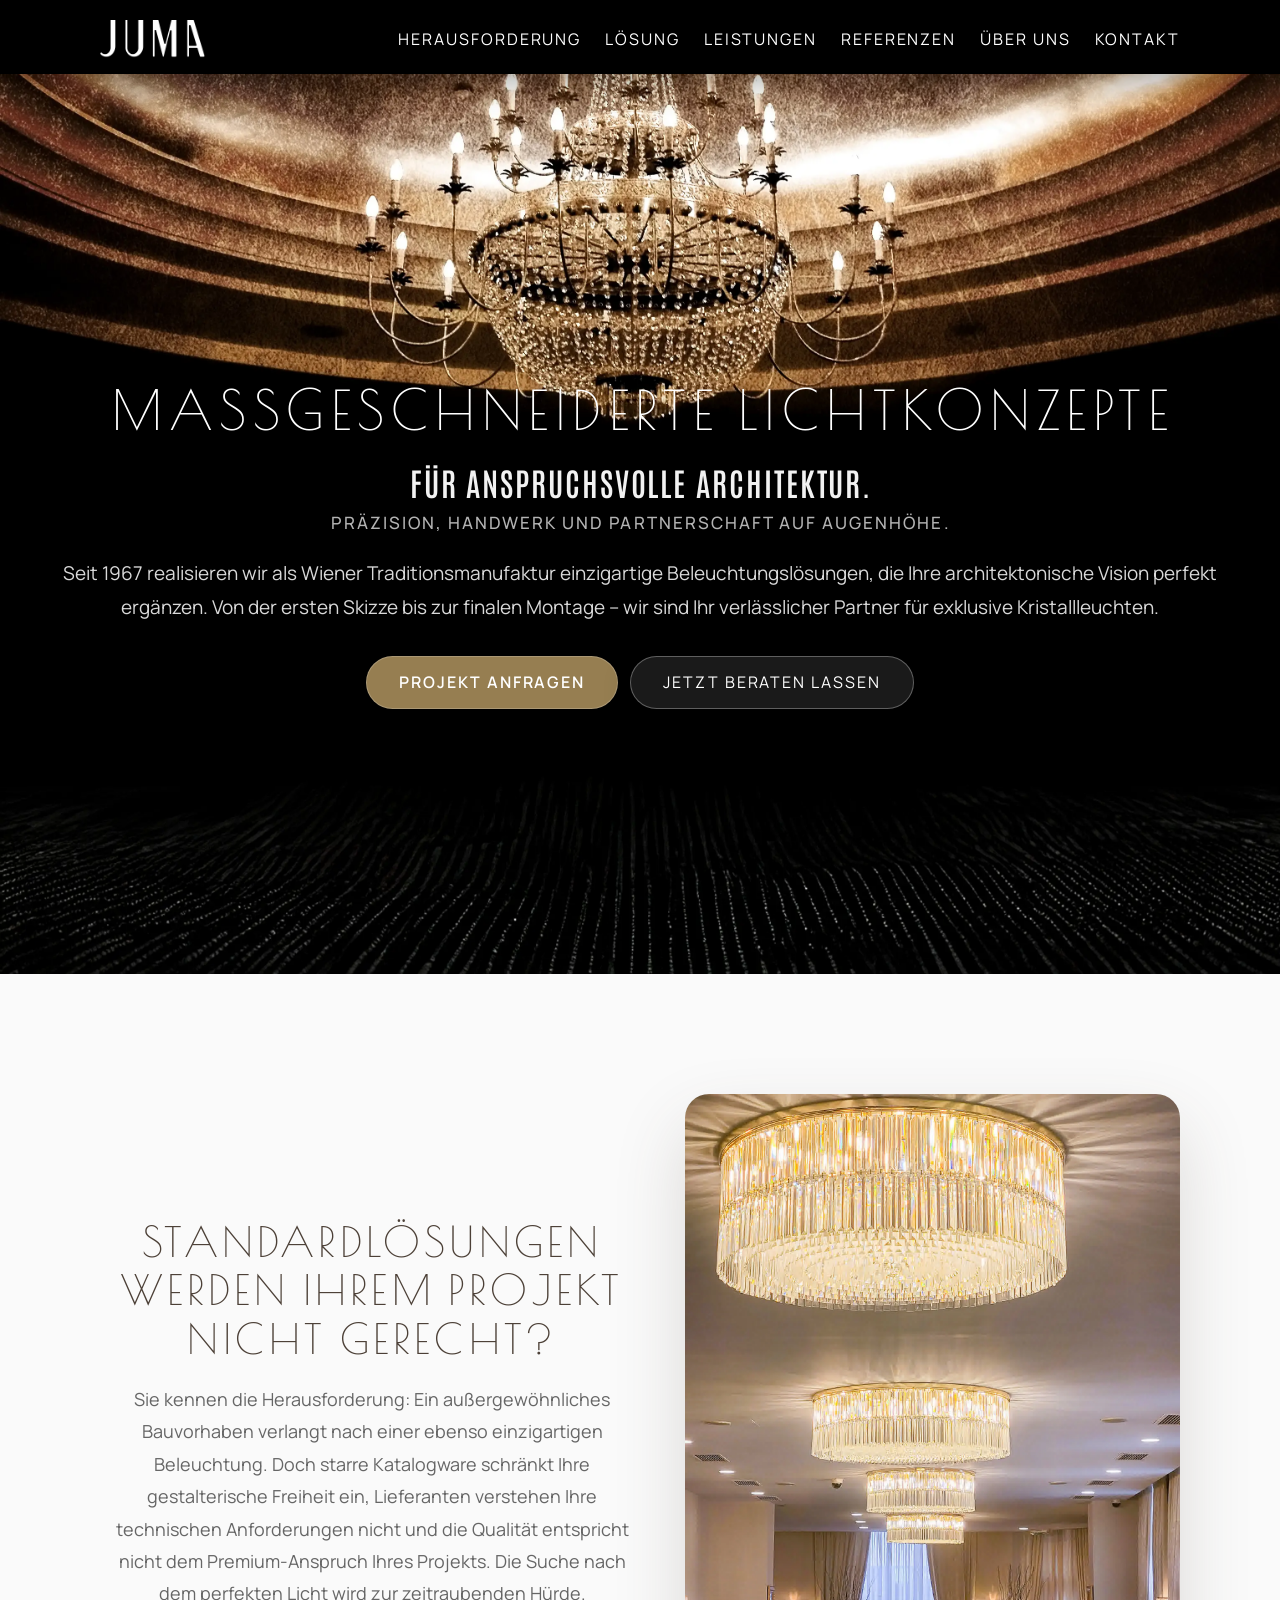
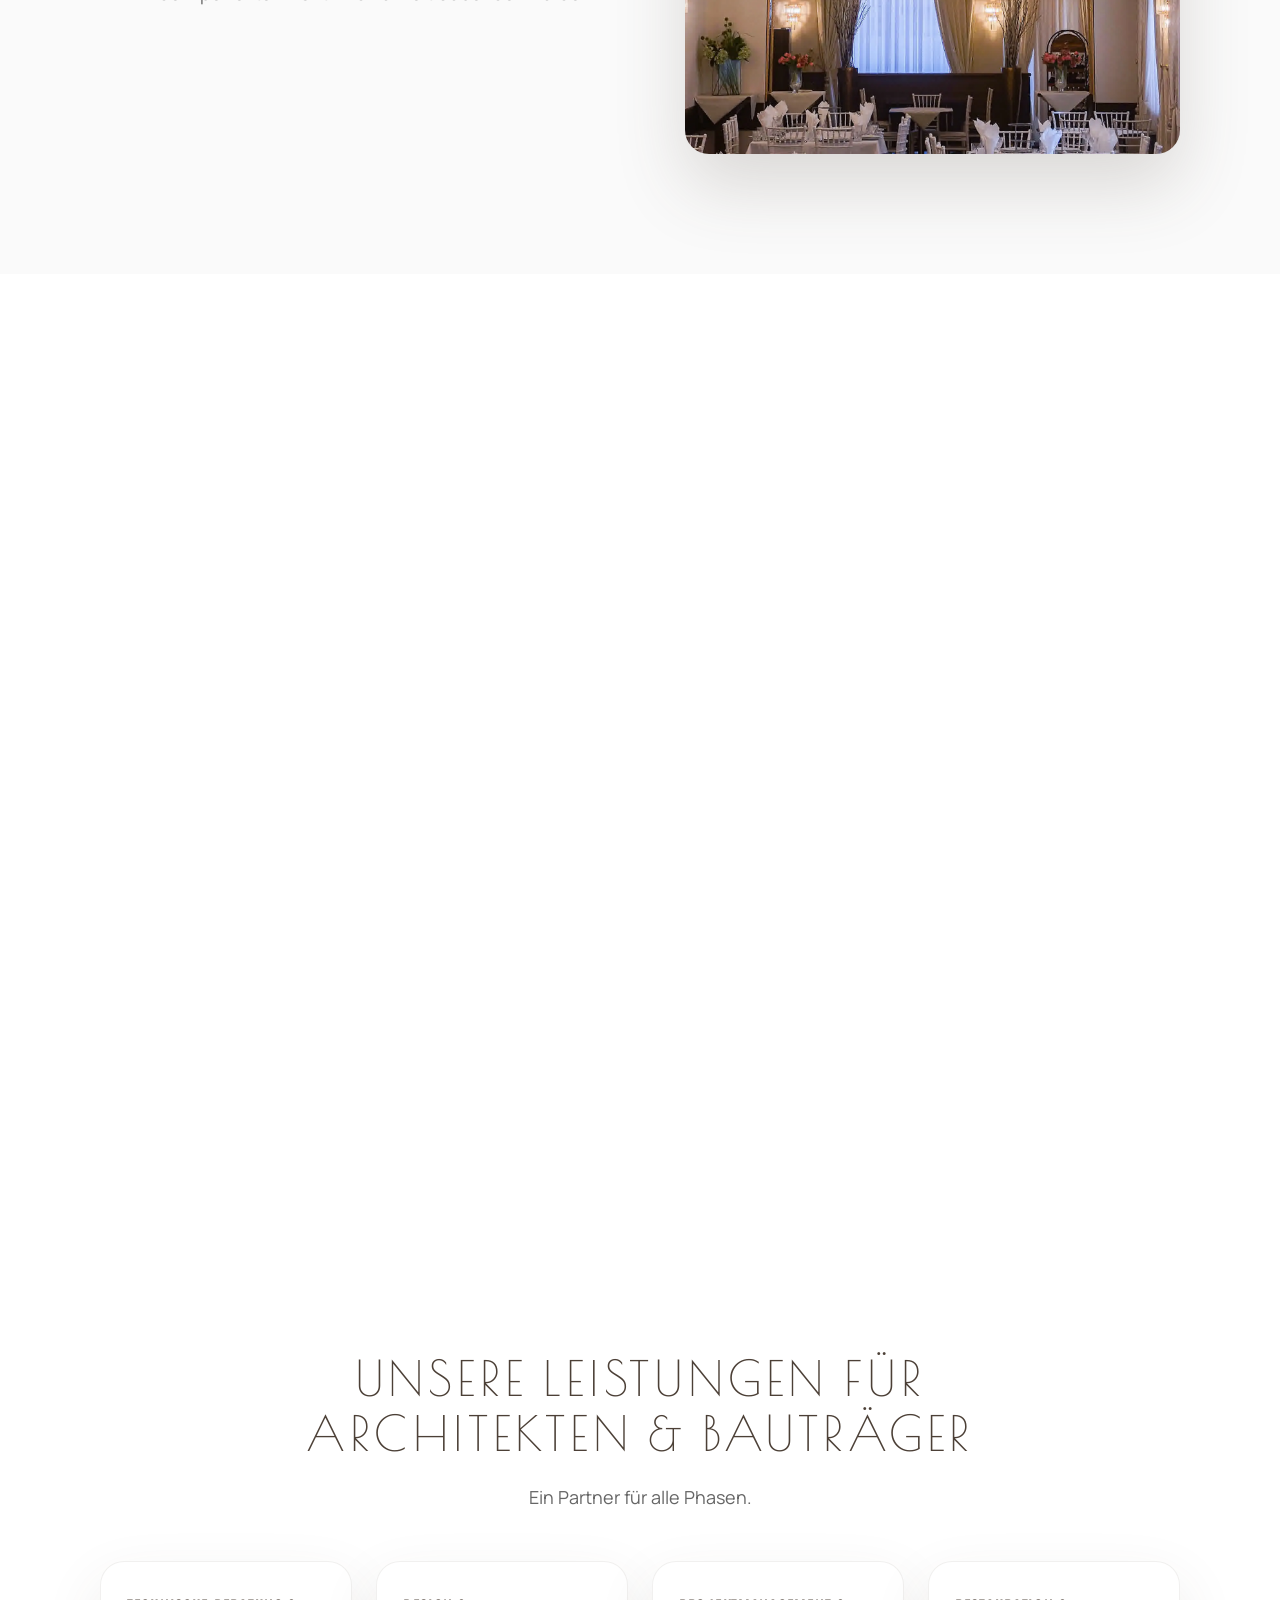
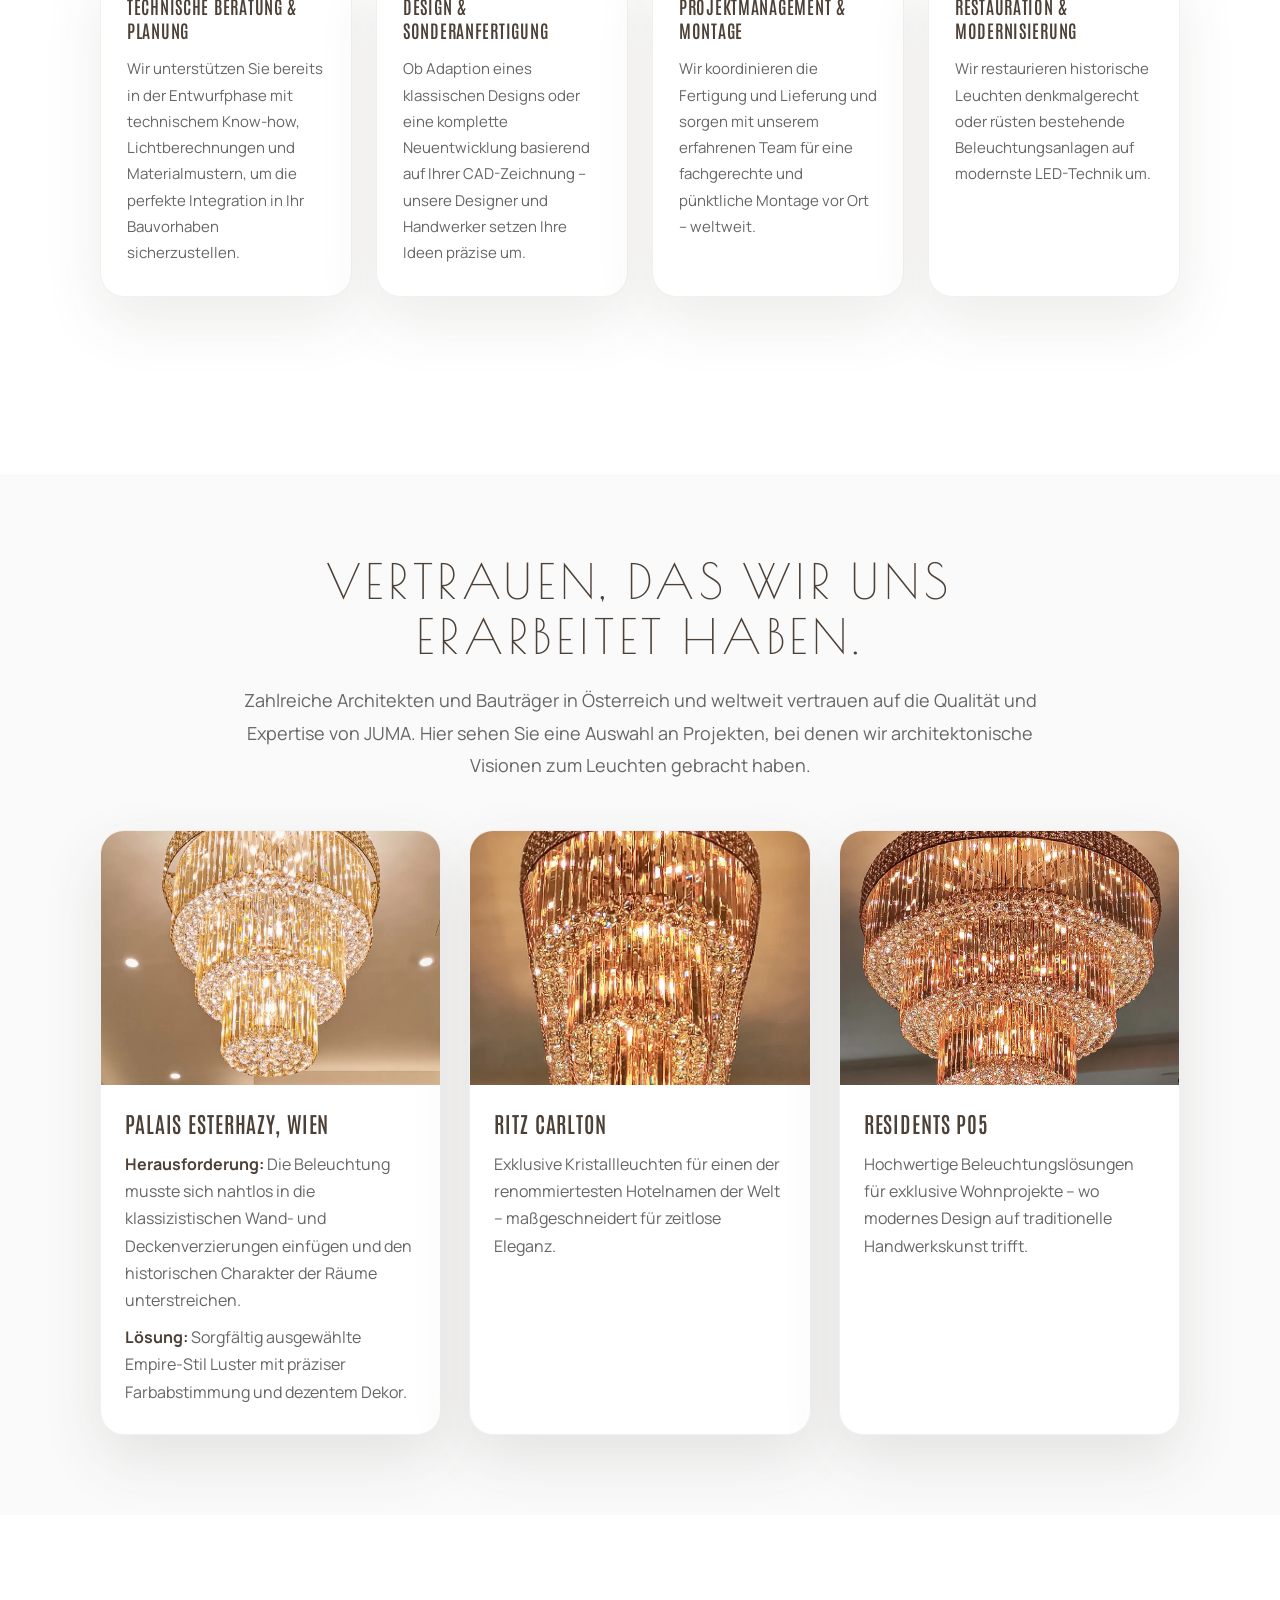
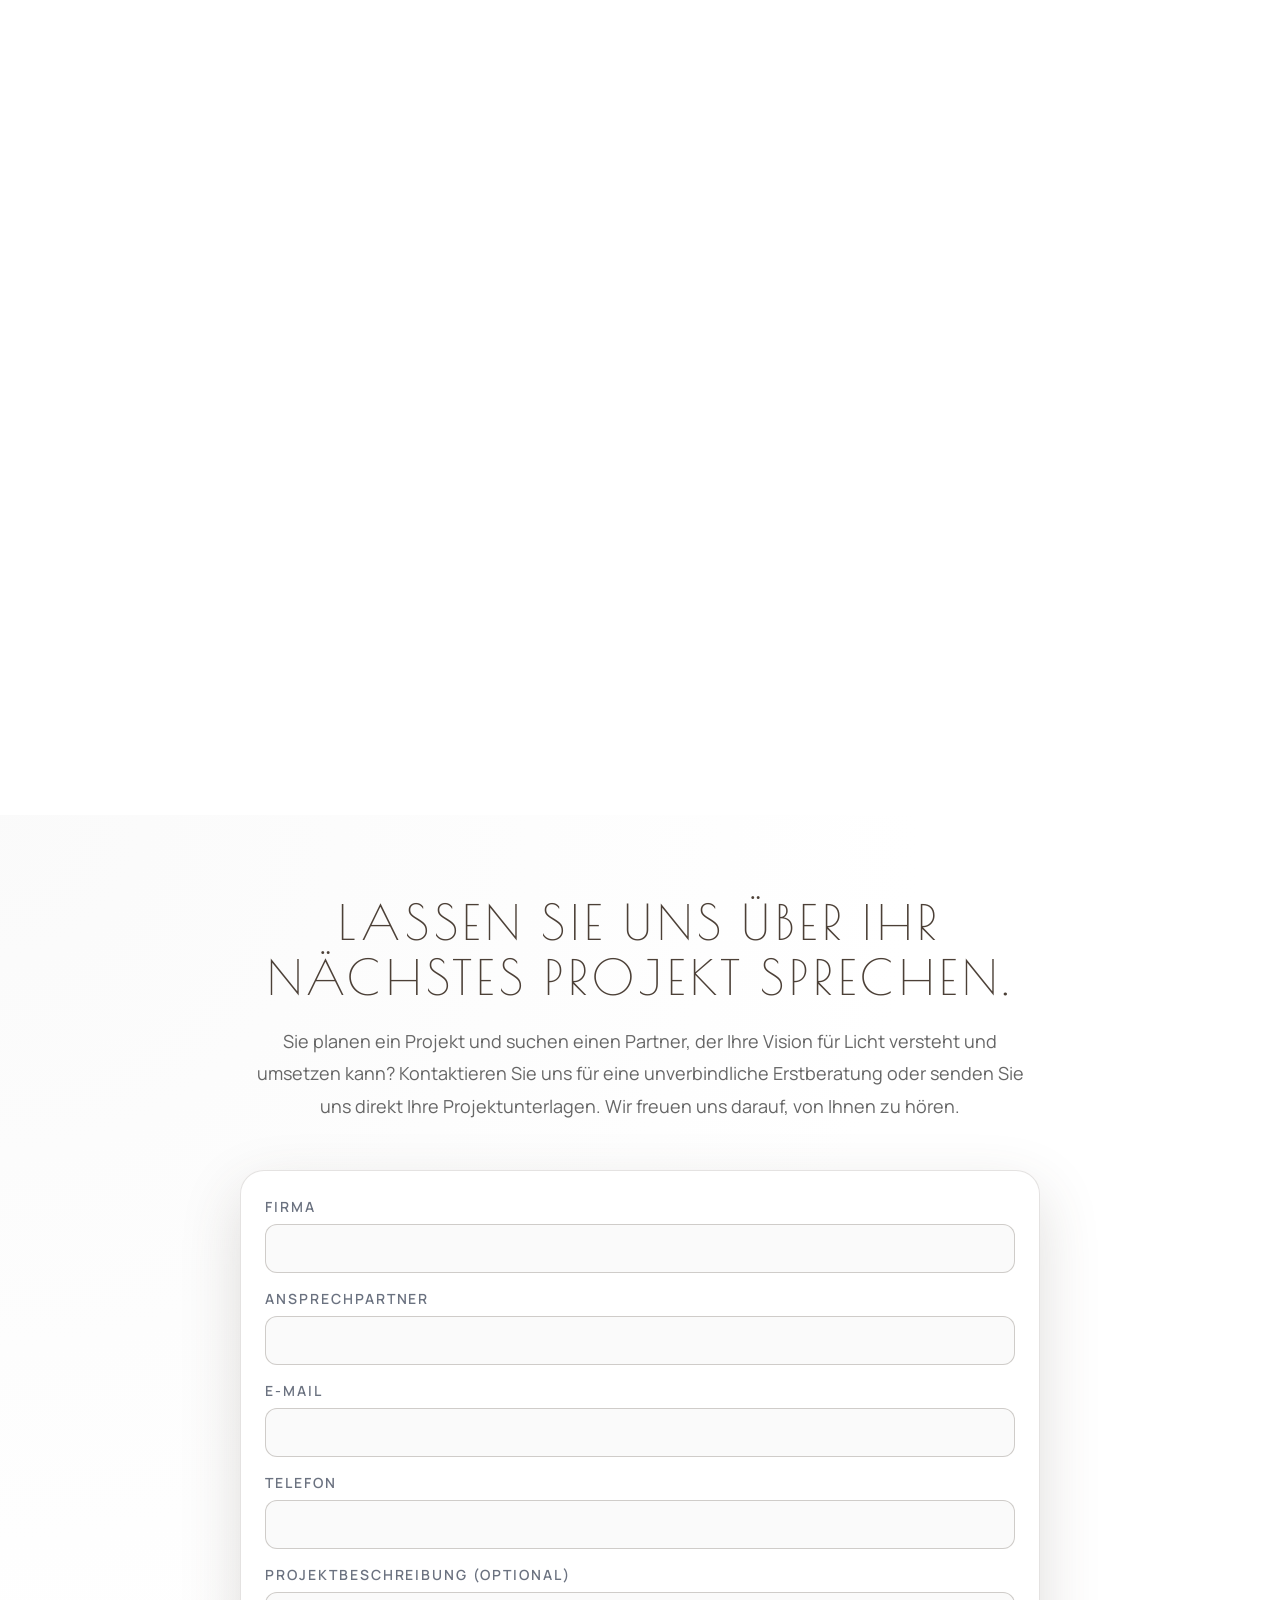
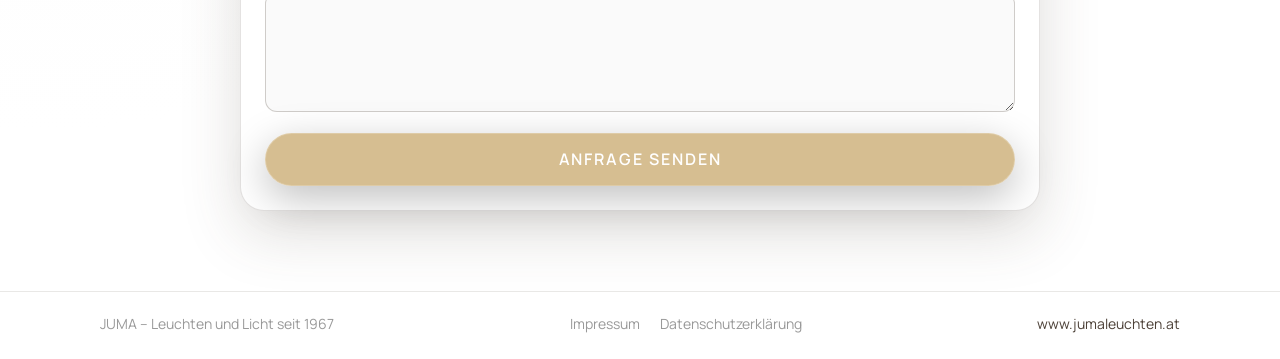
==== commit fbd6de41: "Perf: Convert all primary site images to WebP and update index.html references" ====
--- a/index.html
+++ b/index.html
@@ -67,7 +67,7 @@
         <picture class="hero-media">
           <source srcset="Hero_Background_optimized.webp" type="image/webp" />
           <img
-            src="Hero_Background_optimized.jpg"
+            src="Hero_Background_optimized.webp"
             alt="Dramatische Beleuchtung für JUMA Hero"
             fetchpriority="high"
             width="1920"
@@ -107,9 +107,9 @@
           </div>
           <div class="section-media">
             <picture>
-              <source srcset="Bilder/Projektbilder/20240408_145405_optimized.jpg" type="image/jpeg" />
+              <source srcset="Bilder/Projektbilder/20240408_145405_optimized.webp" type="image/webp" />
               <img
-                src="Bilder/Projektbilder/20240408_145405_optimized.jpg"
+                src="Bilder/Projektbilder/20240408_145405_optimized.webp"
                 alt="Architektonischer Raum mit anspruchsvoller Beleuchtung"
                 loading="lazy"
                 width="800"
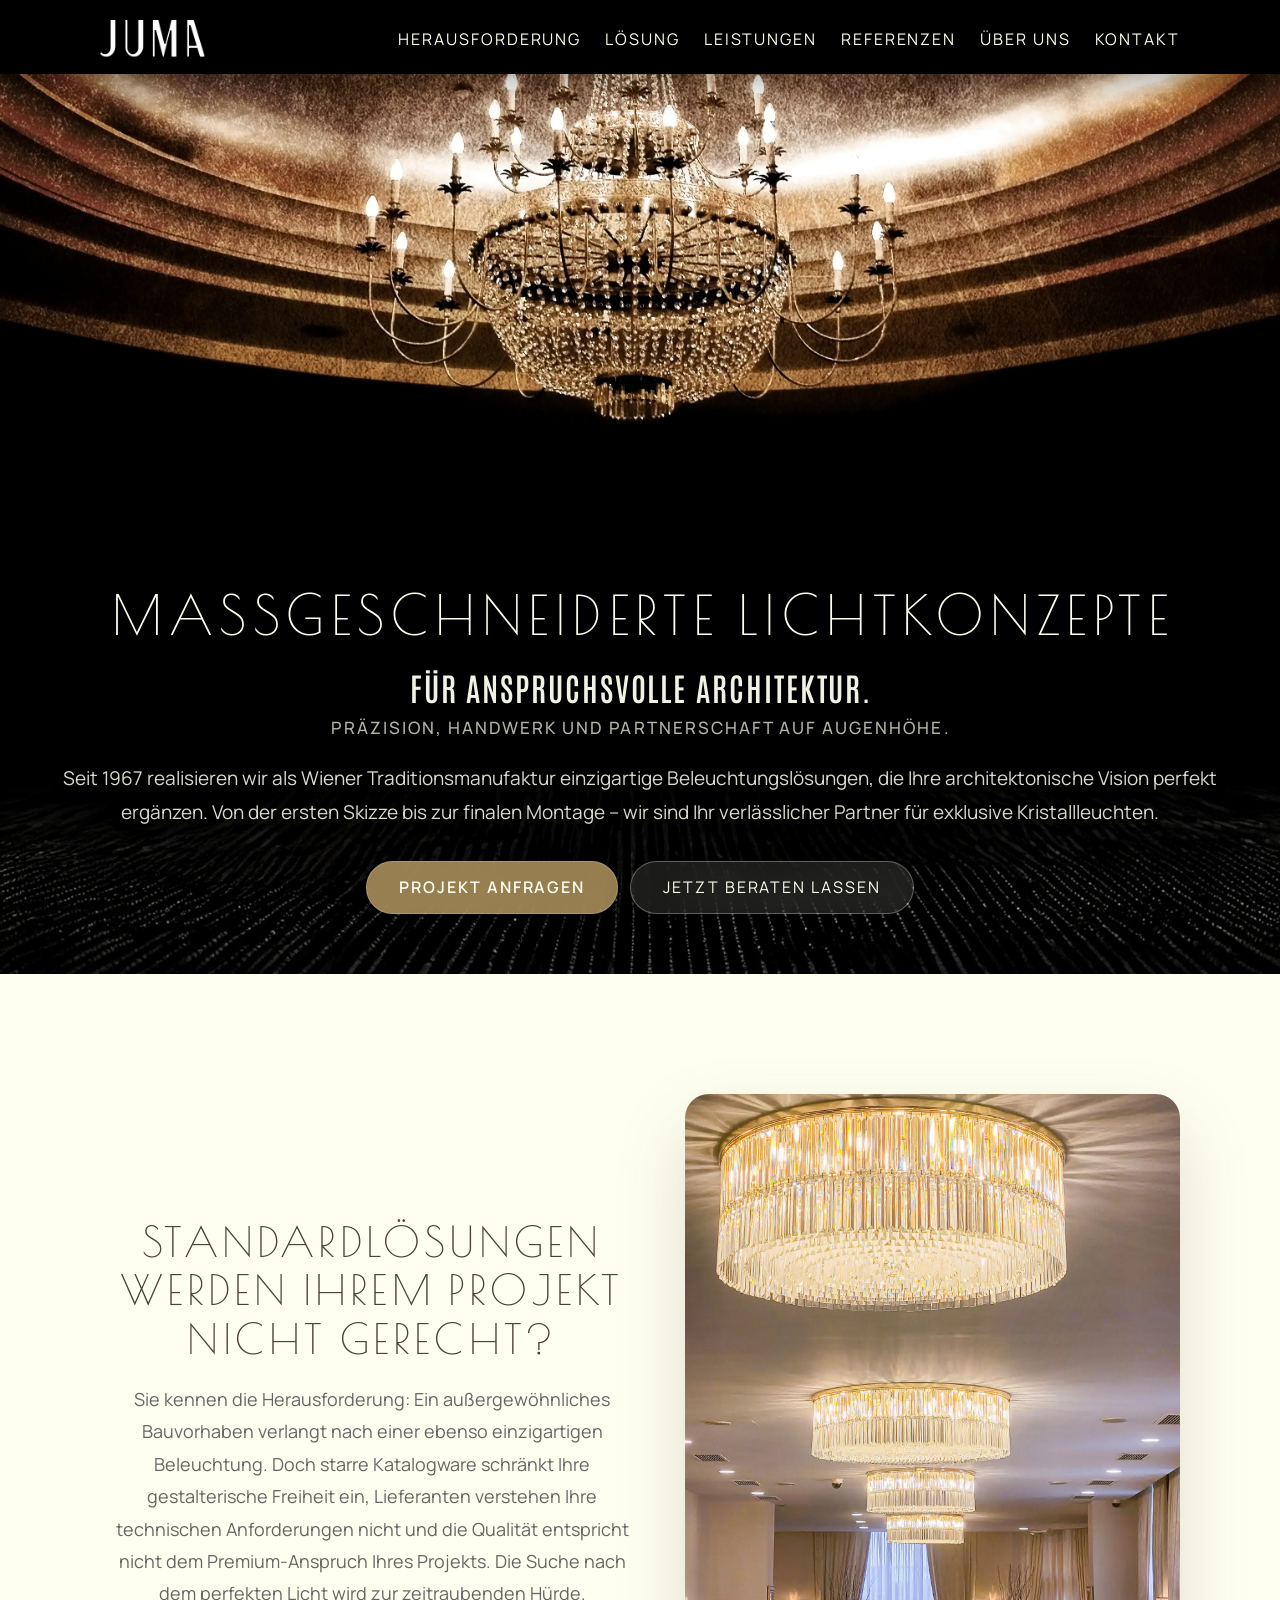
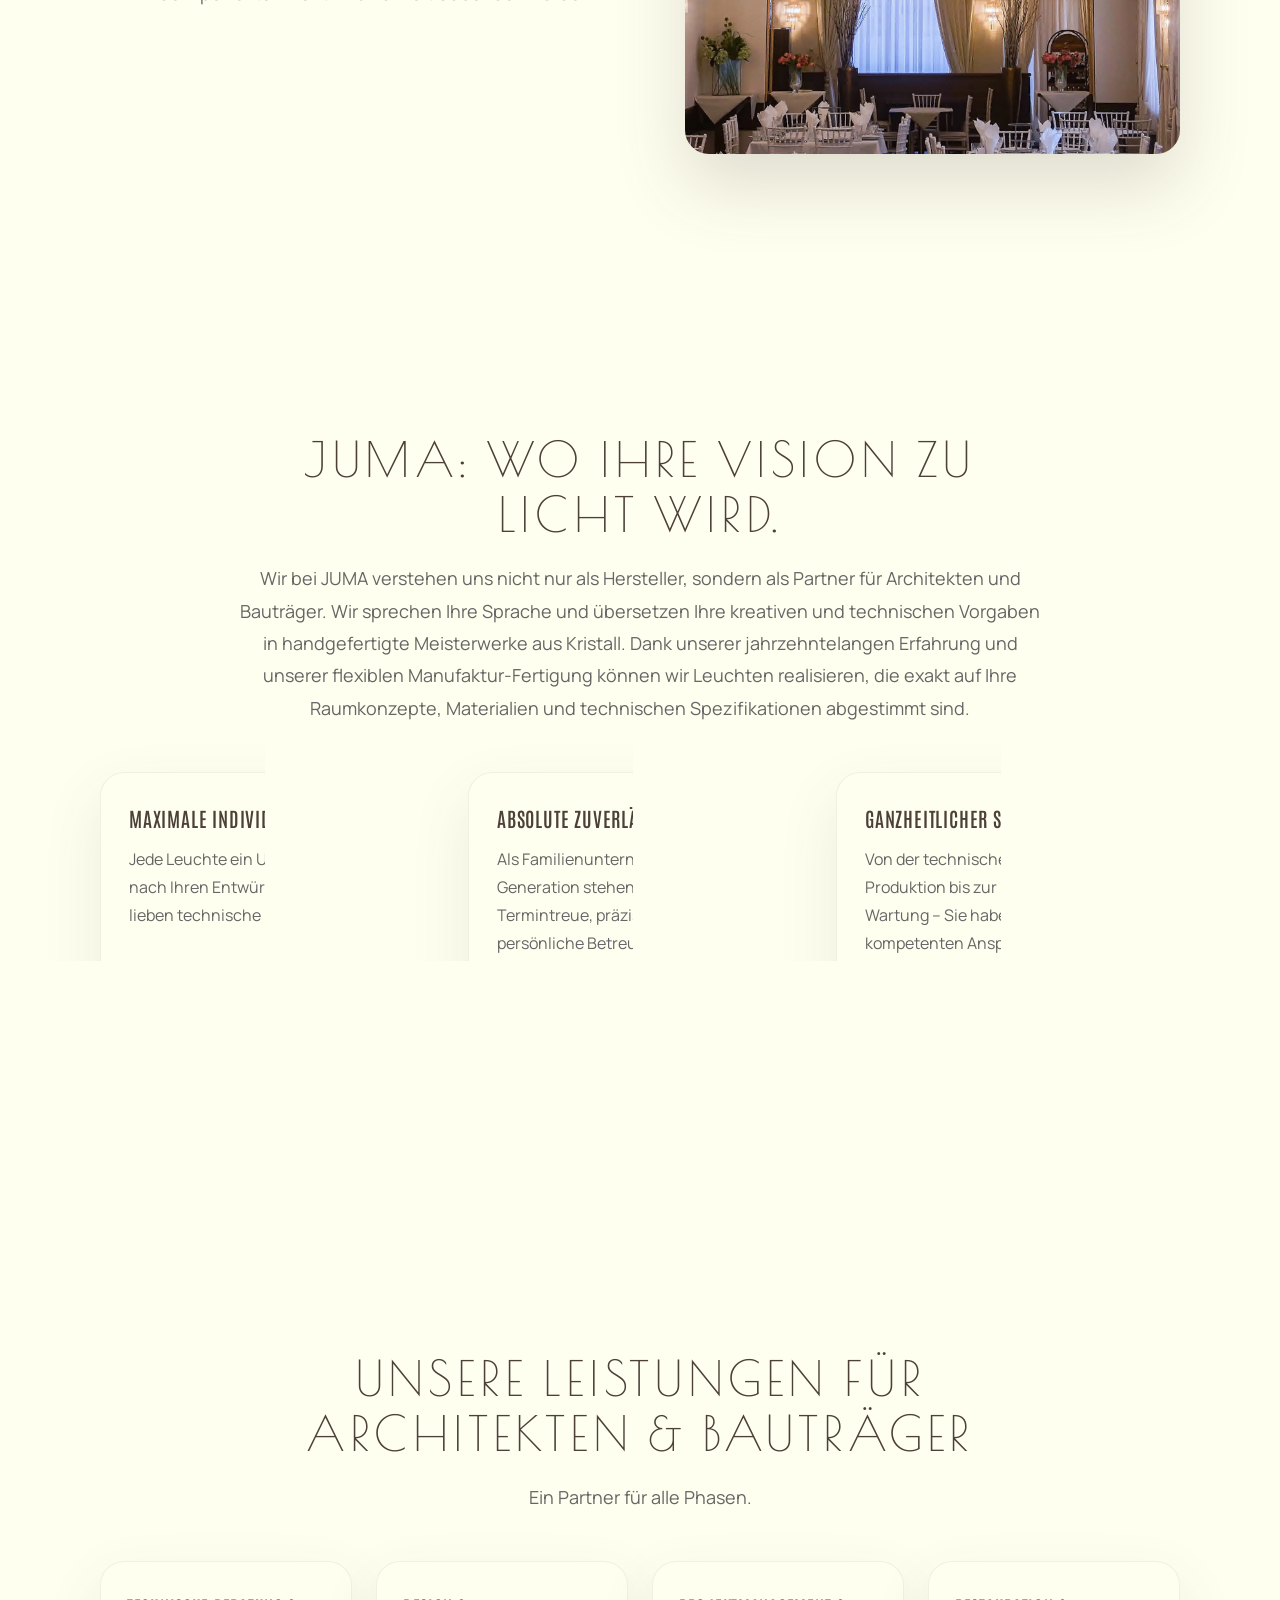
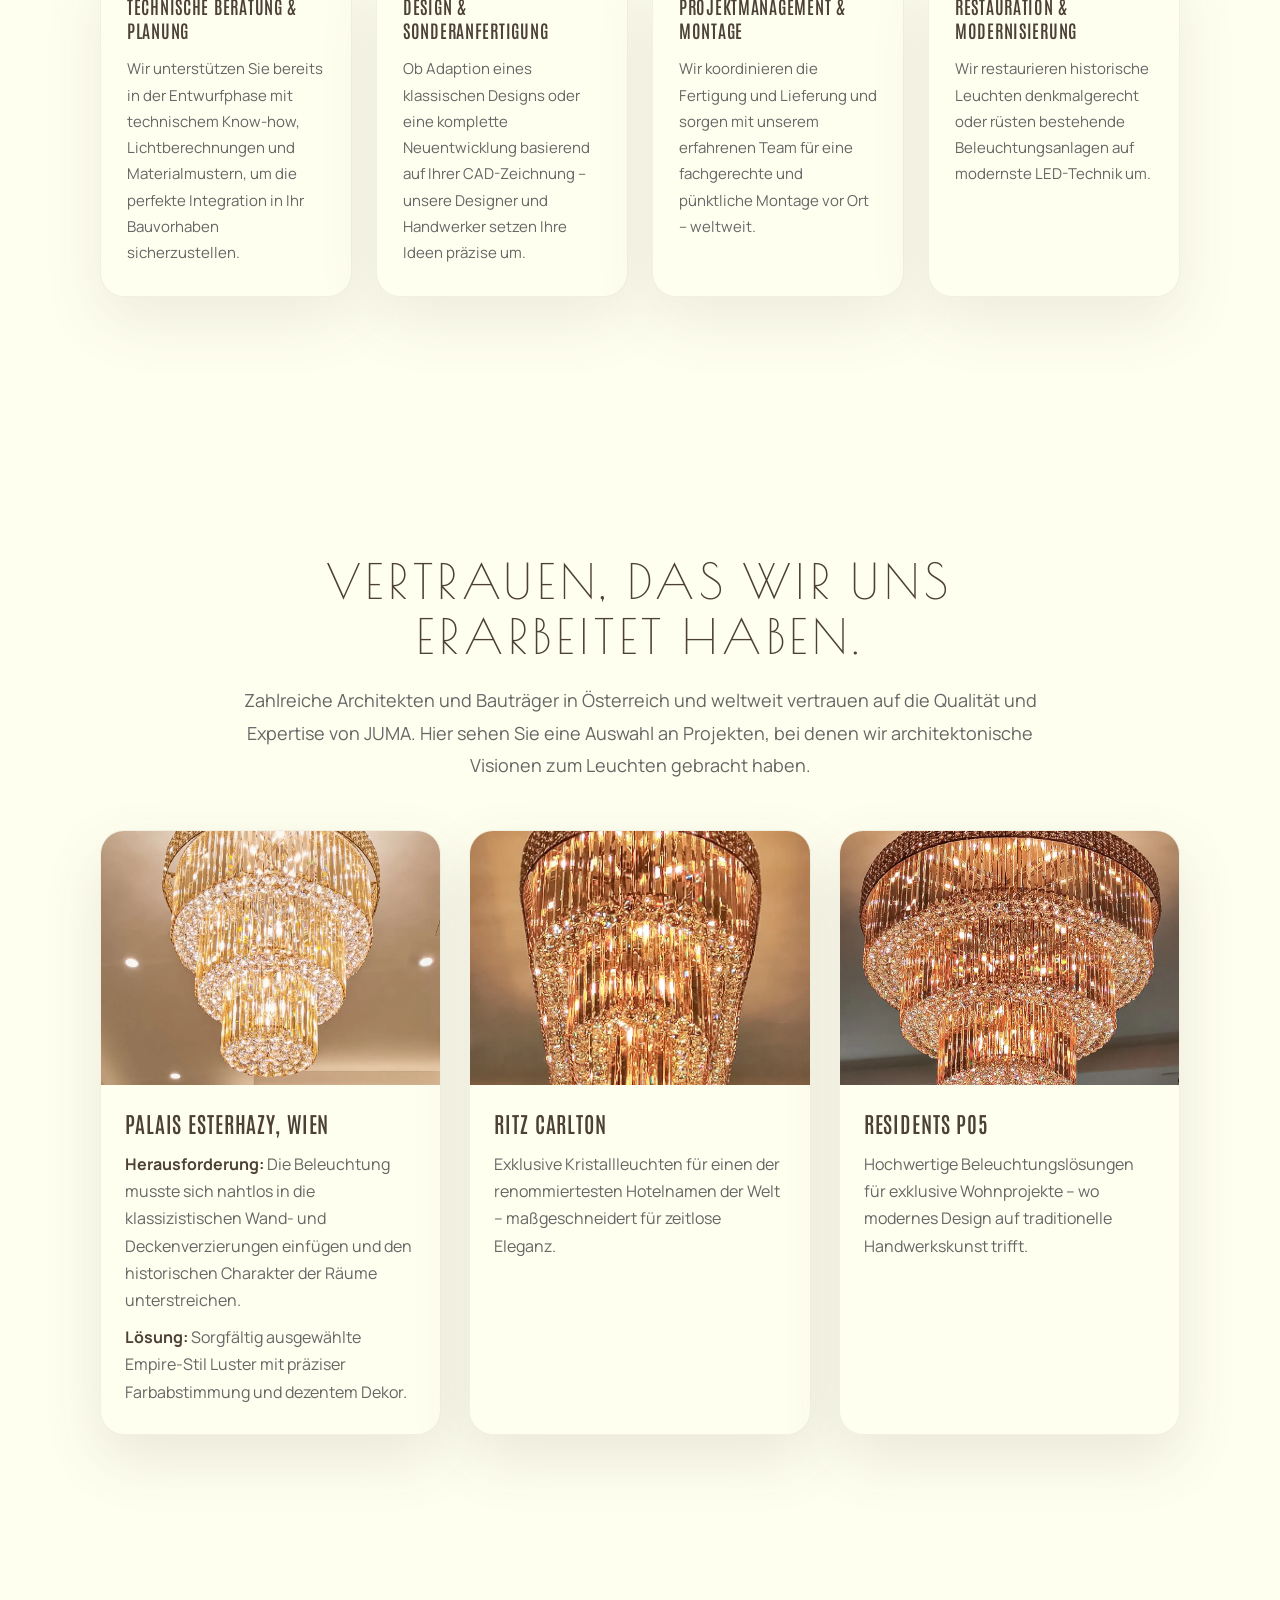
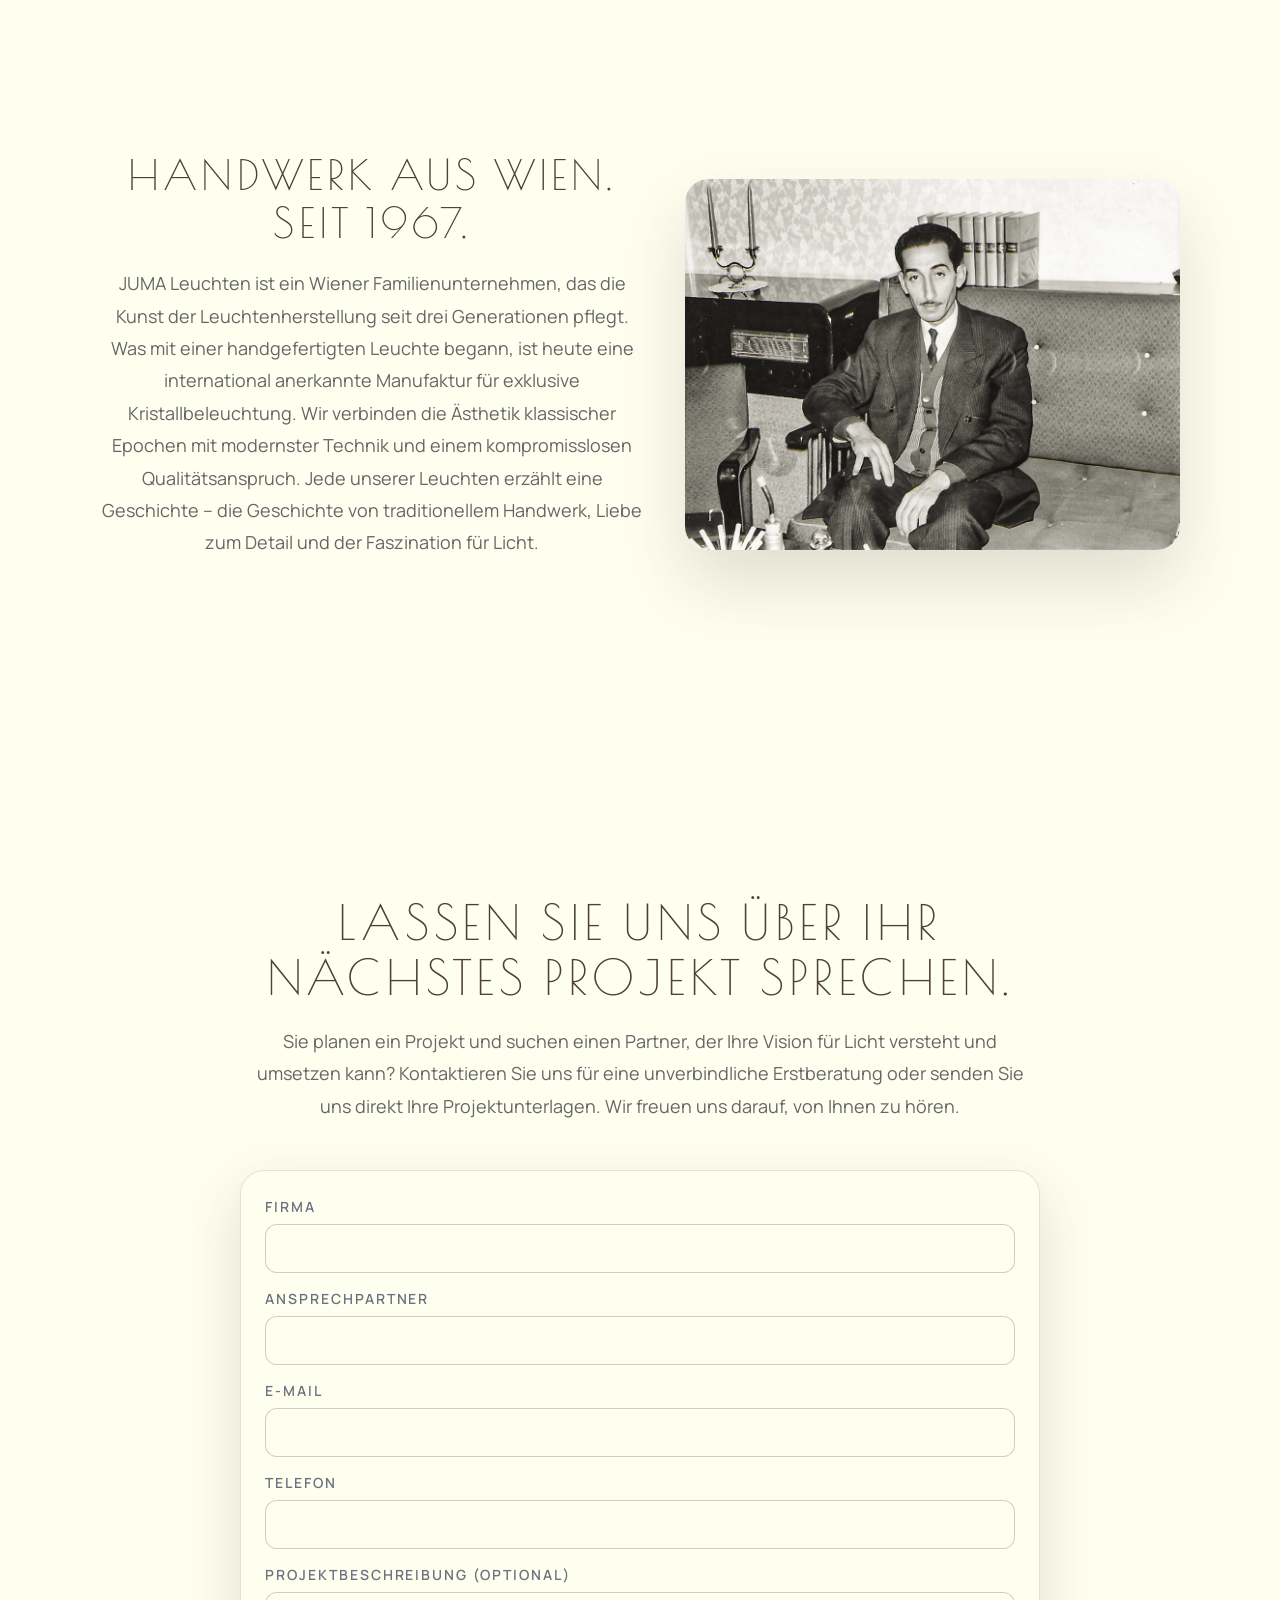
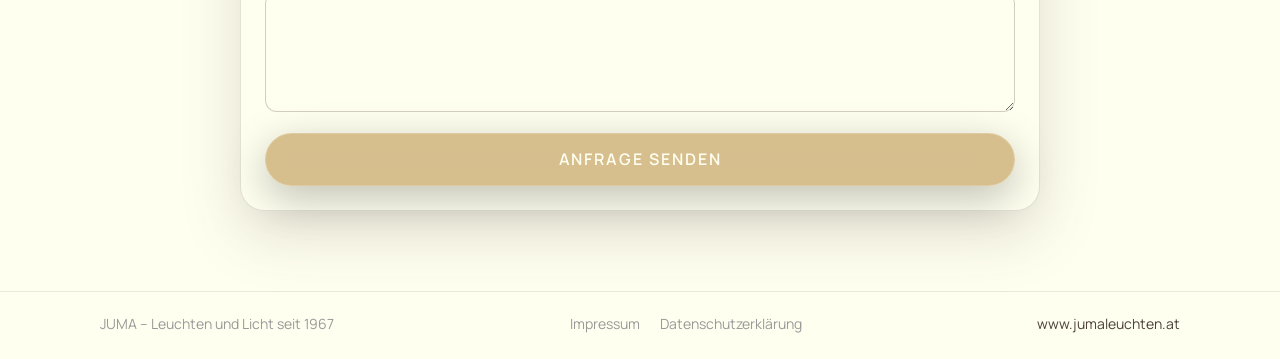
==== commit 56874fa2: "adjust hero position and add mobile overlay" ====
--- a/index.html
+++ b/index.html
@@ -64,6 +64,7 @@
 
     <main>
       <section id="top" class="hero hero-dark">
+        <div class="hero-overlay"></div>
         <picture class="hero-media">
           <source srcset="Hero_Background_optimized.webp" type="image/webp" />
           <img
--- a/styles.css
+++ b/styles.css
@@ -60,7 +60,7 @@
   padding: 0;
   font-family: "Manrope", system-ui, -apple-system, BlinkMacSystemFont, "Segoe UI", sans-serif;
   color: #111111;
-  background-color: #ffffff;
+  background-color: #FFFFF0;
 }
 
 img {
@@ -86,12 +86,12 @@
 
 .section {
   padding: 80px 0;
-  background: #ffffff;
+  background: #FFFFF0;
   color: #111111;
 }
 
 .section-alt {
-  background: #FAFAFA;
+  background: #FFFFF0;
 }
 
 .section-intro {
@@ -177,7 +177,7 @@
   width: 100%;
   z-index: 50;
   background: #000000 !important;
-  color: #ffffff;
+  color: #FFFFF0;
   box-shadow: 0 10px 30px rgba(0, 0, 0, 0.3);
   background-image: none !important;
   margin: 0;
@@ -240,7 +240,7 @@
   font-size: 16px;
   letter-spacing: 0.12em;
   text-transform: uppercase;
-  color: #ffffff;
+  color: #FFFFF0;
   position: relative;
   padding-bottom: 2px;
 }
@@ -252,7 +252,7 @@
   bottom: 0;
   width: 0;
   height: 1px;
-  background: #ffffff;
+  background: #FFFFF0;
   transition: width 0.24s ease;
 }
 
@@ -265,7 +265,7 @@
   width: 44px;
   height: 44px;
   border-radius: 999px;
-  border: 1px solid rgba(255, 255, 255, 0.3);
+  border: 1px solid rgba(255, 255, 240, 0.3);
   background: rgba(0, 0, 0, 0.5);
   backdrop-filter: blur(10px);
   flex-direction: column;
@@ -280,7 +280,7 @@
 .burger-line {
   height: 2px;
   border-radius: 1px;
-  background: #ffffff;
+  background: #FFFFF0;
   transition: width 0.3s cubic-bezier(0.25, 0.8, 0.25, 1), transform 0.25s ease, opacity 0.2s ease;
 }
 
@@ -297,10 +297,10 @@
 }
 
 .burger:hover {
-  background: rgba(255, 255, 255, 0.1);
-  border-color: rgba(255, 255, 255, 0.5);
+  background: rgba(255, 255, 240, 0.1);
+  border-color: rgba(255, 255, 240, 0.5);
   transform: translateY(-1px);
-  box-shadow: 0 10px 30px rgba(255, 255, 255, 0.2);
+  box-shadow: 0 10px 30px rgba(255, 255, 240, 0.2);
 }
 
 .burger:hover .burger-line {
@@ -326,7 +326,7 @@
   position: fixed;
   inset: 0 0 auto 0;
   top: 72px;
-  background: rgba(248, 249, 252, 0.96);
+  background: rgba(255, 255, 240, 0.96);
   backdrop-filter: blur(16px);
   transform: translateY(-100%);
   transition: transform 0.3s cubic-bezier(0.25, 0.8, 0.25, 1);
@@ -386,6 +386,14 @@
   object-position: center 40%;
 }
 
+.hero-overlay {
+  position: absolute;
+  inset: 0;
+  background: rgba(0, 0, 0, 0.5); /* 50% black overlay */
+  z-index: 1;
+  display: none; /* Hidden by default, shown on mobile */
+}
+
 .hero-content-wrapper {
   position: relative;
   z-index: 2;
@@ -394,7 +402,7 @@
   align-items: flex-end; /* Position content at bottom */
   justify-content: center;
   padding: 0;
-  padding-bottom: 25vh; /* Moved 20% upward from previous 80px */
+  padding-bottom: 20px; /* Set to 20px as requested for web view */
 }
 
 .hero-content {
@@ -411,37 +419,37 @@
 
 /* Dark hero variant - text in dark area */
 .hero-dark .hero-title-main {
-  color: #ffffff;
+  color: #FFFFF0;
   text-shadow: 0 2px 40px rgba(0, 0, 0, 0.5);
 }
 
 .hero-dark .hero-title-sub {
-  color: rgba(255, 255, 255, 0.95);
+  color: rgba(255, 255, 240, 0.95);
   text-shadow: 0 2px 30px rgba(0, 0, 0, 0.4);
 }
 
 .hero-dark .hero-title-sub-small {
-  color: rgba(255, 255, 255, 0.7);
+  color: rgba(255, 255, 240, 0.7);
   text-shadow: 0 1px 20px rgba(0, 0, 0, 0.3);
 }
 
 .hero-dark .hero-subtitle {
-  color: rgba(255, 255, 255, 0.85);
+  color: rgba(255, 255, 240, 0.85);
   text-shadow: 0 1px 20px rgba(0, 0, 0, 0.3);
 }
 
 .btn.secondary-light {
-  background: rgba(255, 255, 255, 0.1);
-  color: #ffffff;
+  background: rgba(255, 255, 240, 0.1);
+  color: #FFFFF0;
   backdrop-filter: blur(12px);
   -webkit-backdrop-filter: blur(12px);
-  border: 1px solid rgba(255, 255, 255, 0.3);
+  border: 1px solid rgba(255, 255, 240, 0.3);
   box-shadow: 0 8px 30px rgba(0, 0, 0, 0.2);
 }
 
 .btn.secondary-light:hover {
-  background: rgba(255, 255, 255, 0.2);
-  border-color: rgba(255, 255, 255, 0.6);
+  background: rgba(255, 255, 240, 0.2);
+  border-color: rgba(255, 255, 240, 0.6);
   transform: translateY(-1px);
 }
 
@@ -520,10 +528,10 @@
 
 .btn.primary {
   background: rgba(201, 168, 108, 0.75); /* Semi-transparent bronze */
-  color: #ffffff;
+  color: #FFFFF0;
   backdrop-filter: blur(12px);
   -webkit-backdrop-filter: blur(12px);
-  border: 1px solid rgba(255, 255, 255, 0.2);
+  border: 1px solid rgba(255, 255, 240, 0.2);
   box-shadow: 0 12px 40px rgba(0, 0, 0, 0.25);
   font-weight: 600;
 }
@@ -532,18 +540,18 @@
   background: rgba(201, 168, 108, 0.9);
   transform: translateY(-2px);
   box-shadow: 0 18px 50px rgba(0, 0, 0, 0.35);
-  border-color: rgba(255, 255, 255, 0.4);
+  border-color: rgba(255, 255, 240, 0.4);
 }
 
 .btn.secondary {
-  background: rgba(255, 255, 255, 0.9);
+  background: rgba(255, 255, 240, 0.9);
   color: #4C4037;
   border-color: rgba(76, 64, 55, 0.25);
   box-shadow: 0 12px 30px rgba(76, 64, 55, 0.15);
 }
 
 .btn.secondary:hover {
-  background: #ffffff;
+  background: #FFFFF0;
   border-color: #4C4037;
   transform: translateY(-1px);
 }
@@ -564,7 +572,7 @@
   padding: 32px 28px 30px;
   border-radius: 24px;
   border: 1px solid rgba(76, 64, 55, 0.08);
-  background: #ffffff;
+  background: #FFFFF0;
   box-shadow: 0 24px 60px rgba(76, 64, 55, 0.1);
   transition: transform 0.4s cubic-bezier(0.25, 0.8, 0.25, 1), box-shadow 0.4s ease;
 }
@@ -601,7 +609,7 @@
   padding: 32px 26px 30px;
   border-radius: 24px;
   border: 1px solid rgba(76, 64, 55, 0.08);
-  background: #ffffff;
+  background: #FFFFF0;
   box-shadow: 0 24px 60px rgba(76, 64, 55, 0.1);
   transition: transform 0.4s cubic-bezier(0.25, 0.8, 0.25, 1), box-shadow 0.4s ease, border-color 0.3s ease;
 }
@@ -638,8 +646,8 @@
 .process-step {
   padding: 20px 18px 18px;
   border-radius: 18px;
-  border: 1px solid rgba(255, 255, 255, 0.7);
-  background: radial-gradient(circle at top left, rgba(255, 255, 255, 0.9), rgba(249, 250, 251, 0.7));
+  border: 1px solid rgba(255, 255, 240, 0.7);
+  background: radial-gradient(circle at top left, rgba(255, 255, 240, 0.9), rgba(255, 255, 240, 0.7));
   box-shadow: 0 22px 50px rgba(15, 23, 42, 0.16);
   backdrop-filter: blur(16px);
   -webkit-backdrop-filter: blur(16px);
@@ -675,7 +683,7 @@
 .reference-card {
   border-radius: 24px;
   border: 1px solid rgba(76, 64, 55, 0.08);
-  background: #ffffff;
+  background: #FFFFF0;
   box-shadow: 0 24px 60px rgba(76, 64, 55, 0.12);
   overflow: hidden;
   transition: transform 0.4s cubic-bezier(0.25, 0.8, 0.25, 1), box-shadow 0.4s ease;
@@ -770,7 +778,7 @@
 /* Contact
    -------------------------------------------------------------------------- */
 .section-contact {
-  background: radial-gradient(circle at top left, rgba(250, 250, 250, 0.95) 0%, #ffffff 55%, #ffffff 100%);
+  background: radial-gradient(circle at top left, rgba(255, 255, 240, 0.95) 0%, #FFFFF0 55%, #FFFFF0 100%);
 }
 
 .contact-grid {
@@ -786,7 +794,7 @@
 .contact-form {
   padding: 26px 24px 24px;
   border-radius: 24px;
-  background: #ffffff;
+  background: #FFFFF0;
   border: 1px solid rgba(76, 64, 55, 0.15);
   box-shadow: 0 22px 60px rgba(76, 64, 55, 0.18);
 }
@@ -811,7 +819,7 @@
   padding: 12px 14px;
   border-radius: 12px;
   border: 1px solid rgba(76, 64, 55, 0.25);
-  background: #FAFAFA;
+  background: #FFFFF0;
   color: #111827;
   font-size: 17px;
   font-family: inherit;
@@ -823,7 +831,7 @@
 .form-row textarea:focus {
   border-color: #4C4037;
   box-shadow: 0 0 0 2px rgba(76, 64, 55, 0.15);
-  background: #ffffff;
+  background: #FFFFF0;
 }
 
 .form-row textarea {
@@ -834,7 +842,7 @@
 /* Footer
    -------------------------------------------------------------------------- */
 .site-footer {
-  background: #ffffff;
+  background: #FFFFF0;
   color: #999999;
   padding: 22px 0 26px;
   border-top: 1px solid rgba(76, 64, 55, 0.12);
@@ -974,7 +982,11 @@
   }
 
   .hero-content-wrapper {
-    padding-bottom: 20vh;
+    padding-bottom: 20px;
+  }
+
+  .hero-overlay {
+    display: block; /* Show overlay on mobile/tablet */
   }
 
   .hero-title-main {
@@ -1150,7 +1162,7 @@
   }
 
   .hero-content-wrapper {
-    padding-bottom: 15vh;
+    padding-bottom: 20px;
   }
 
   .hero-title-main {
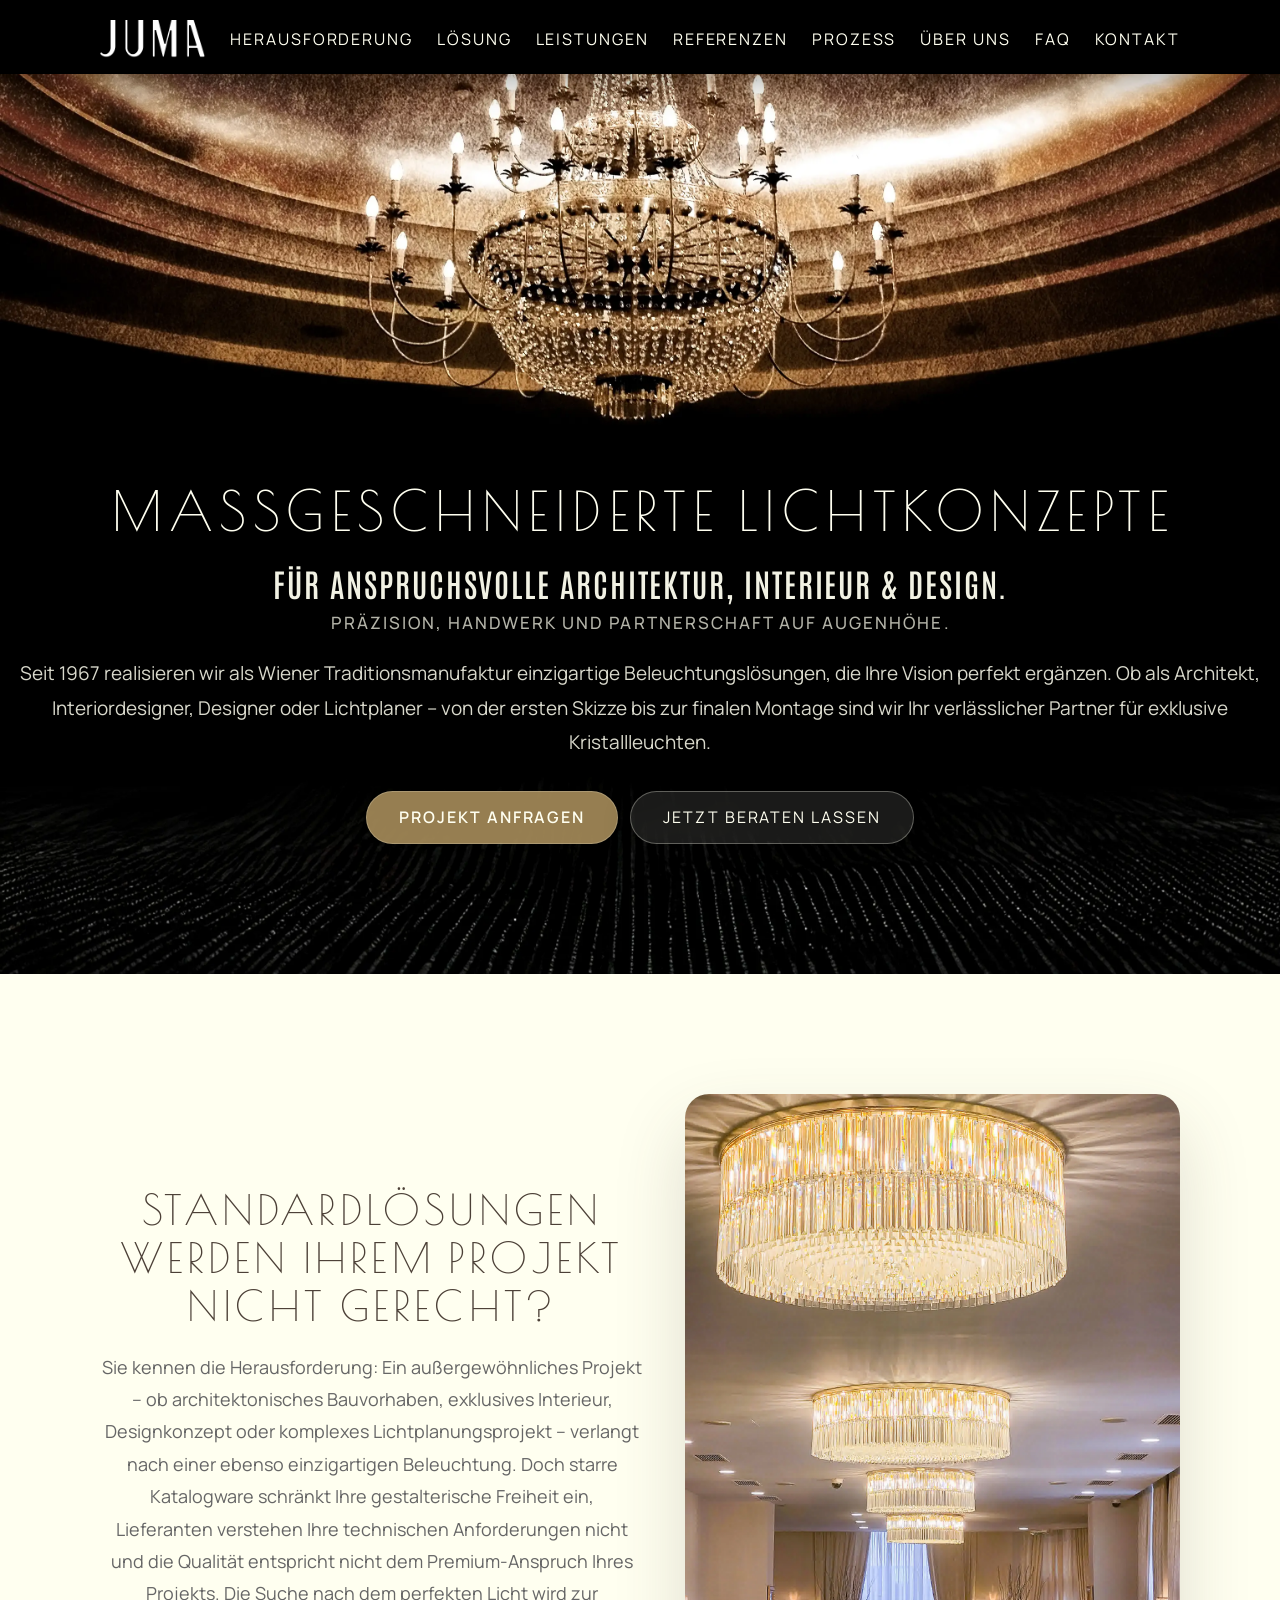
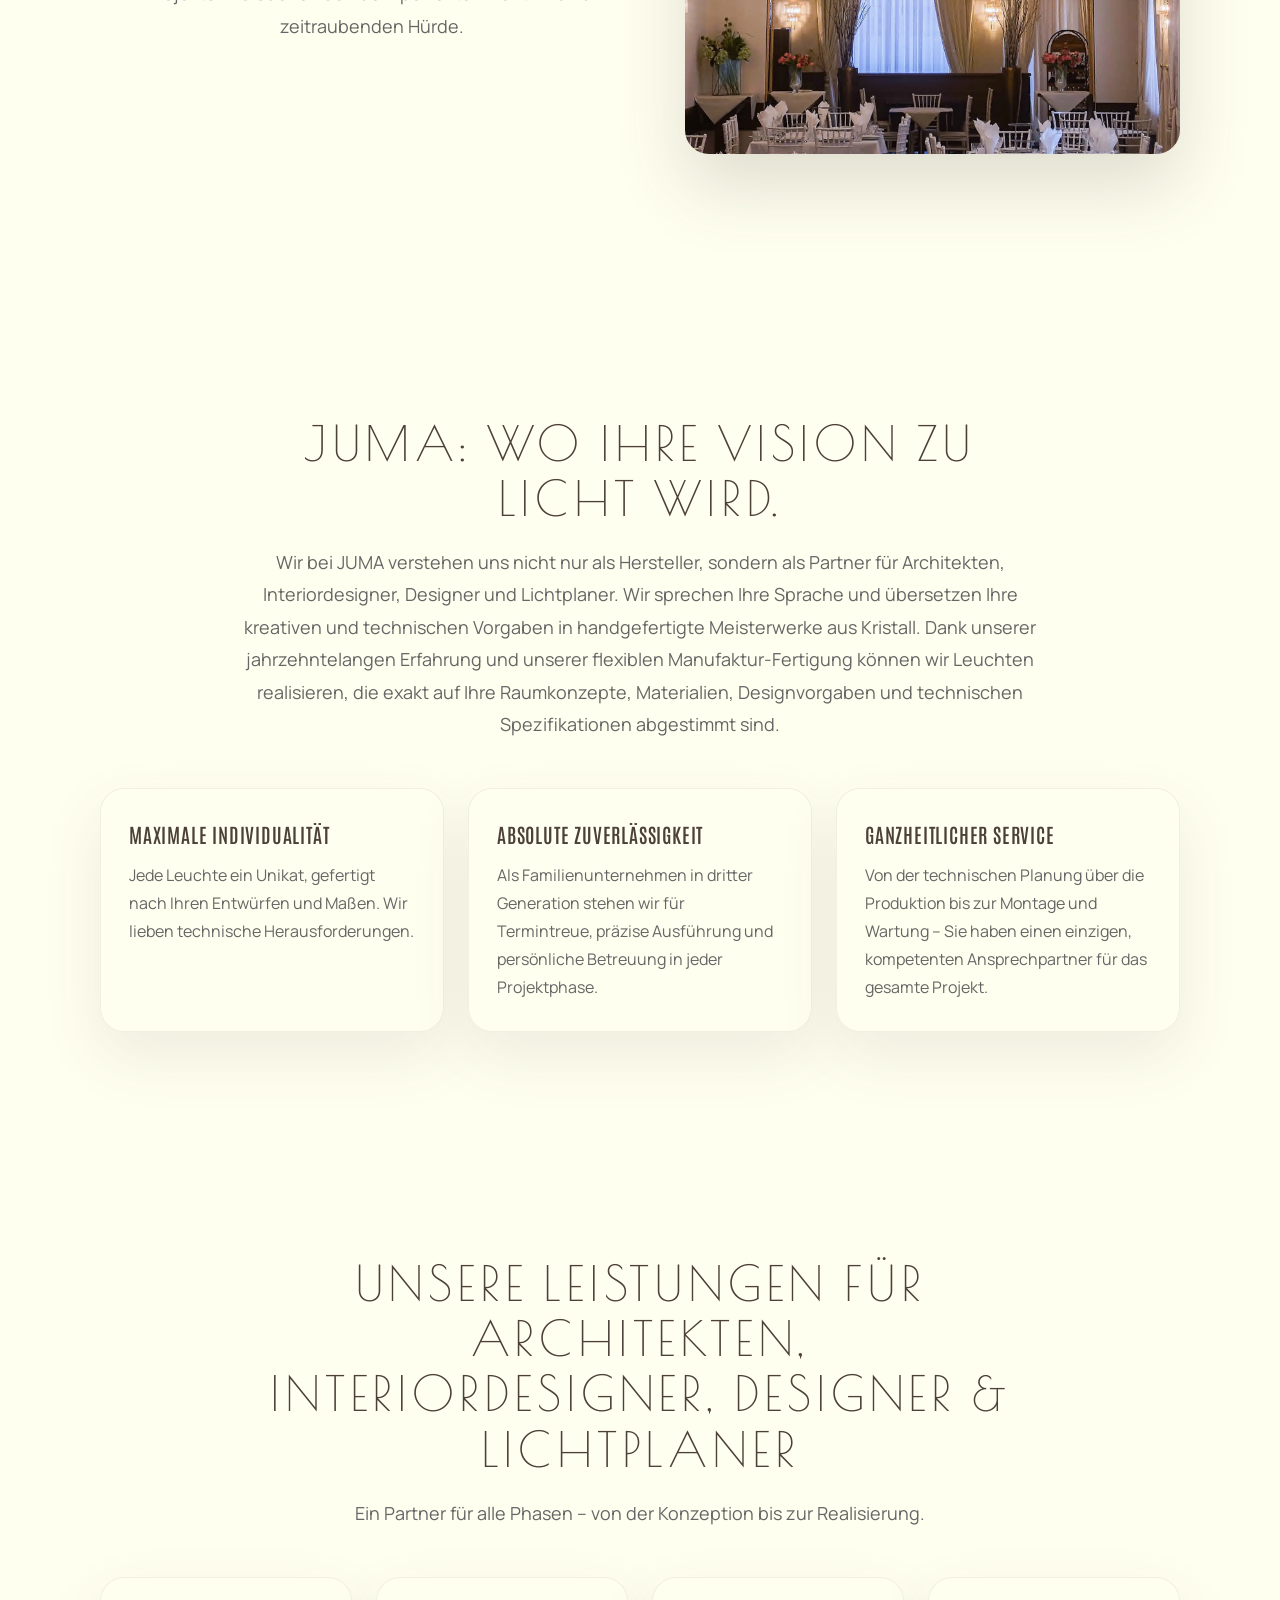
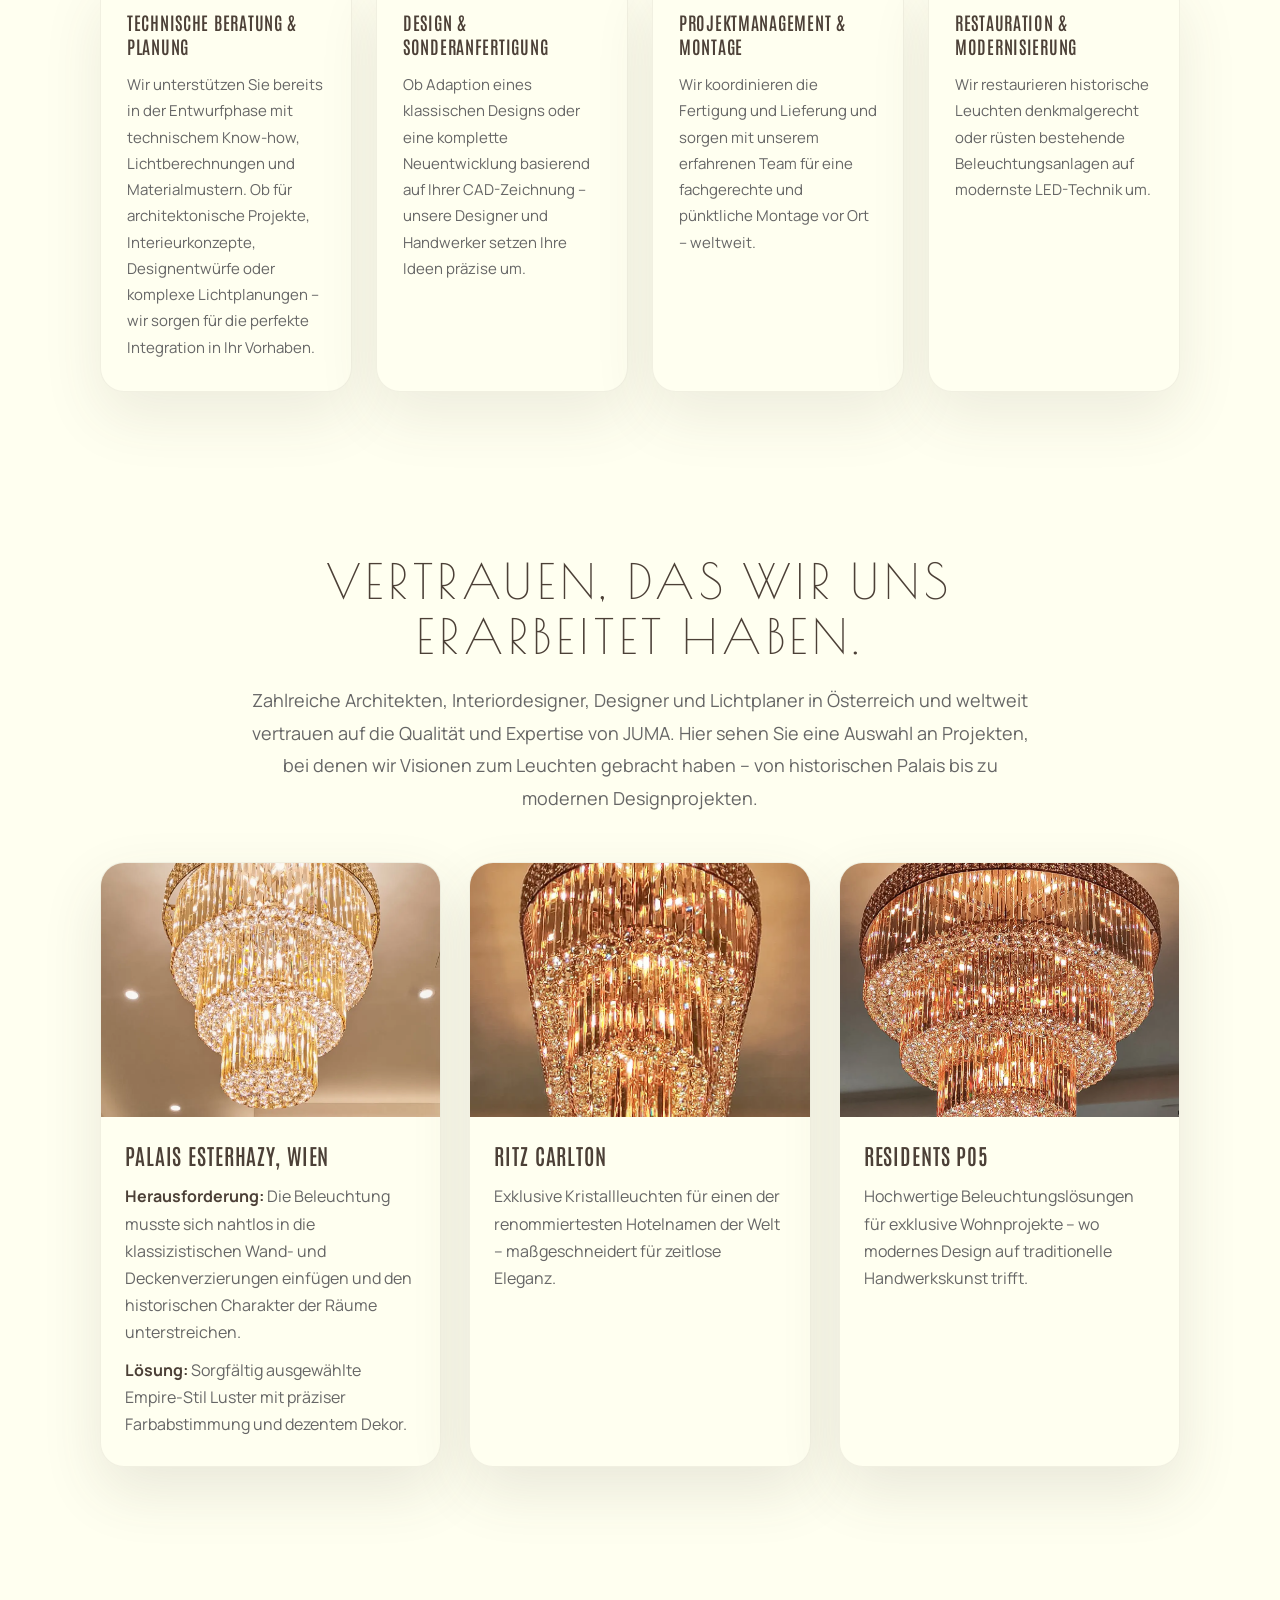
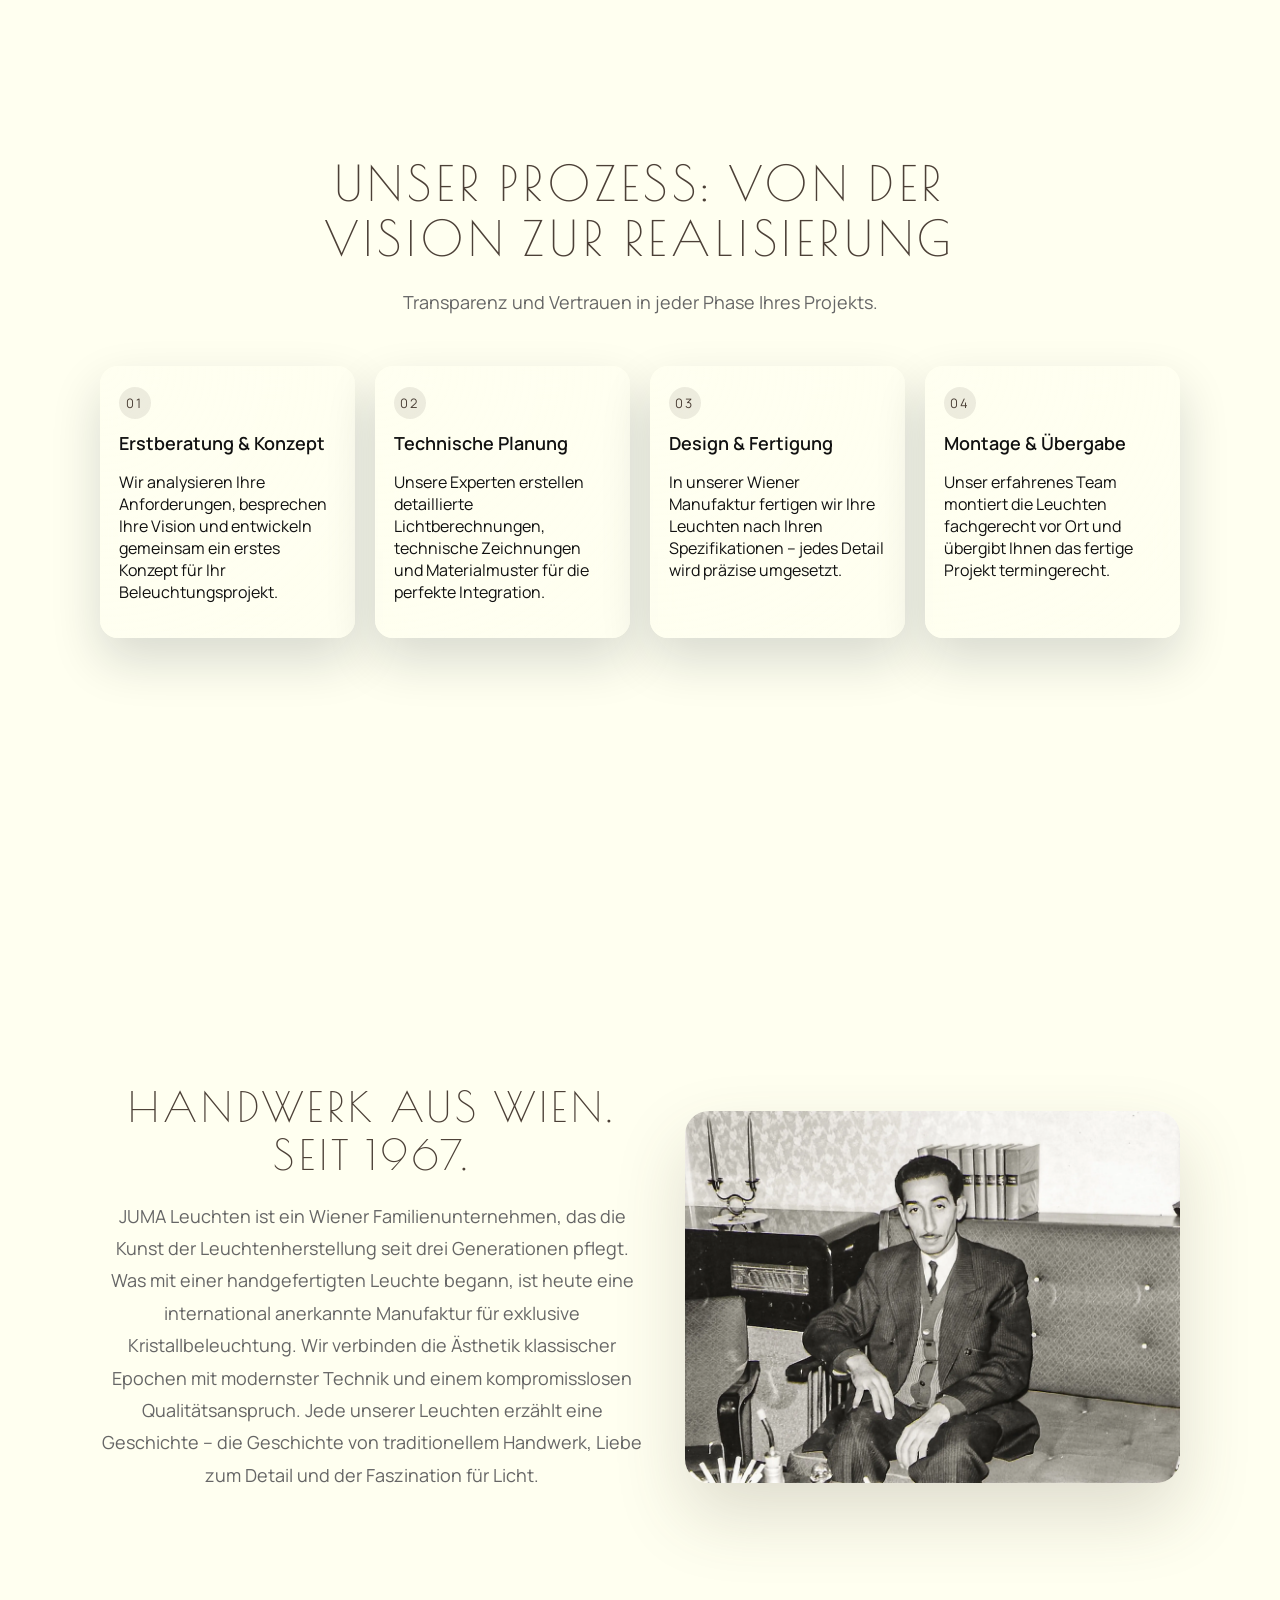
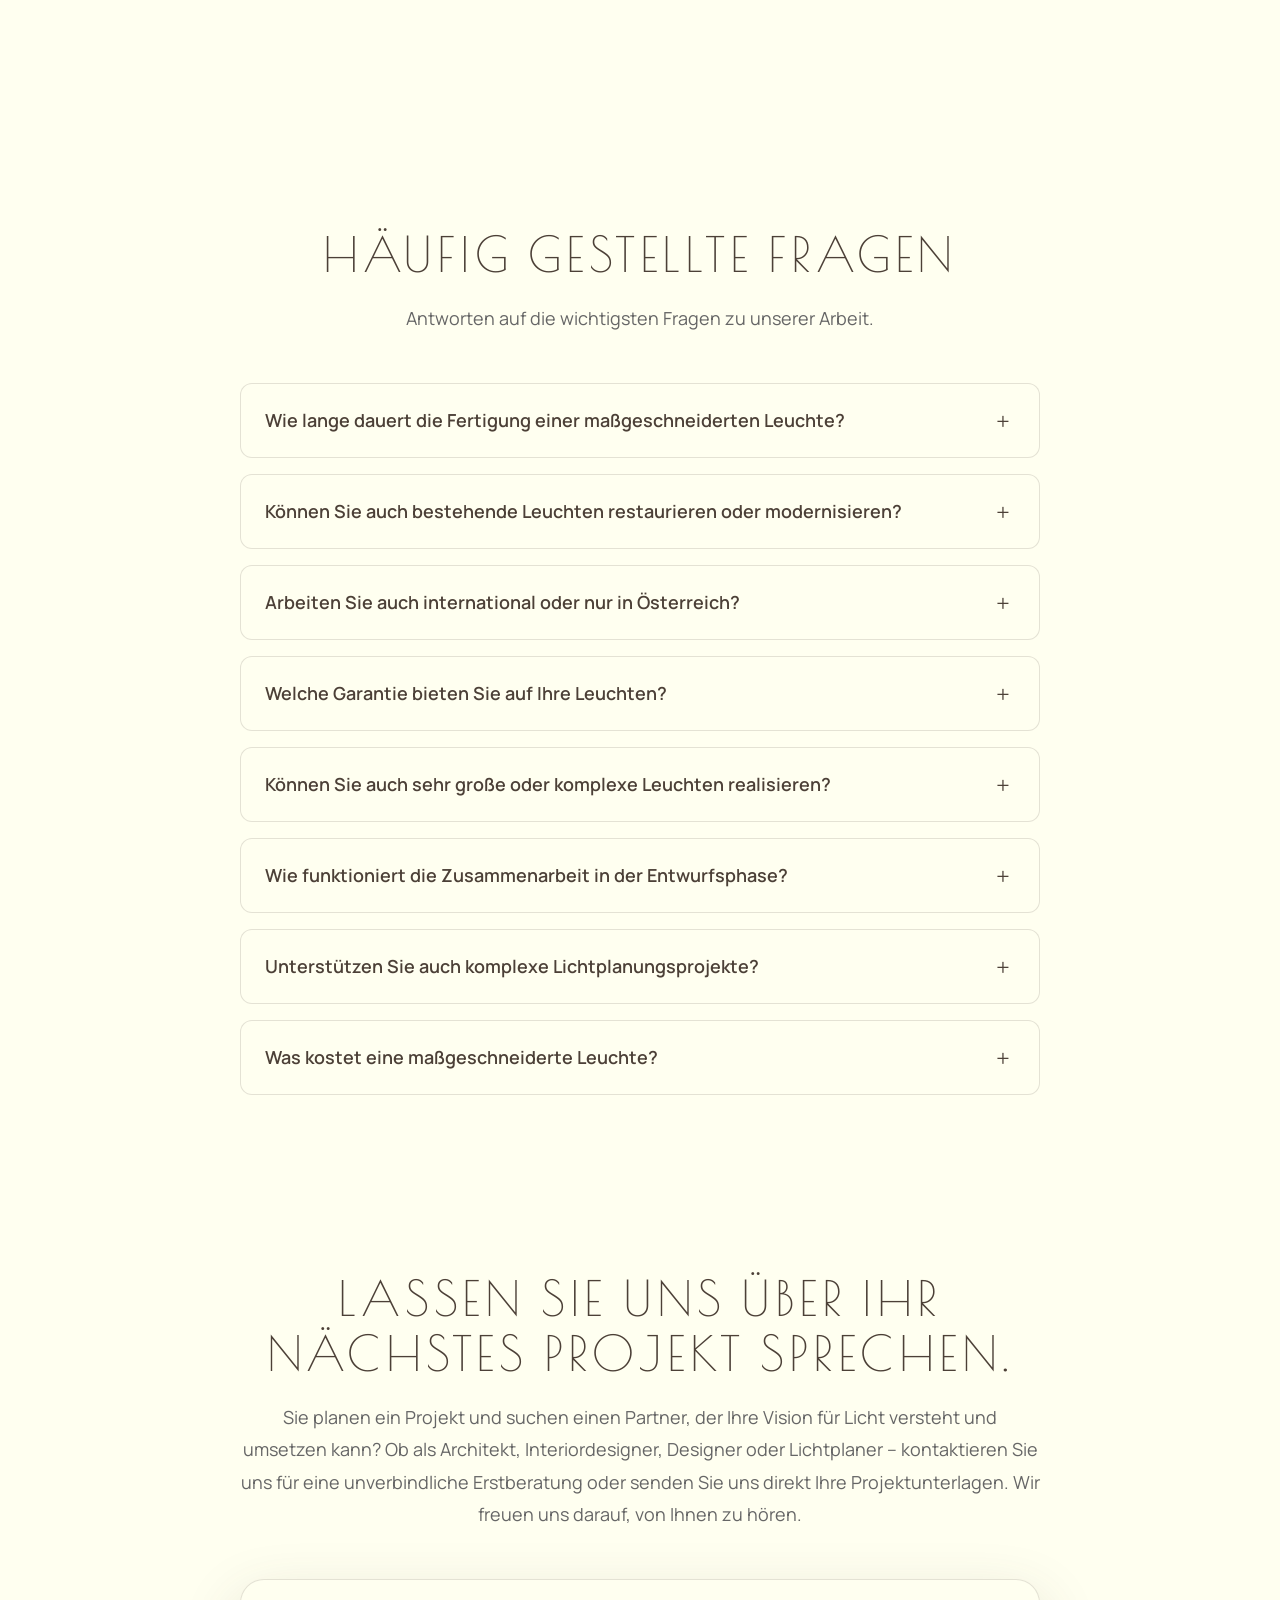
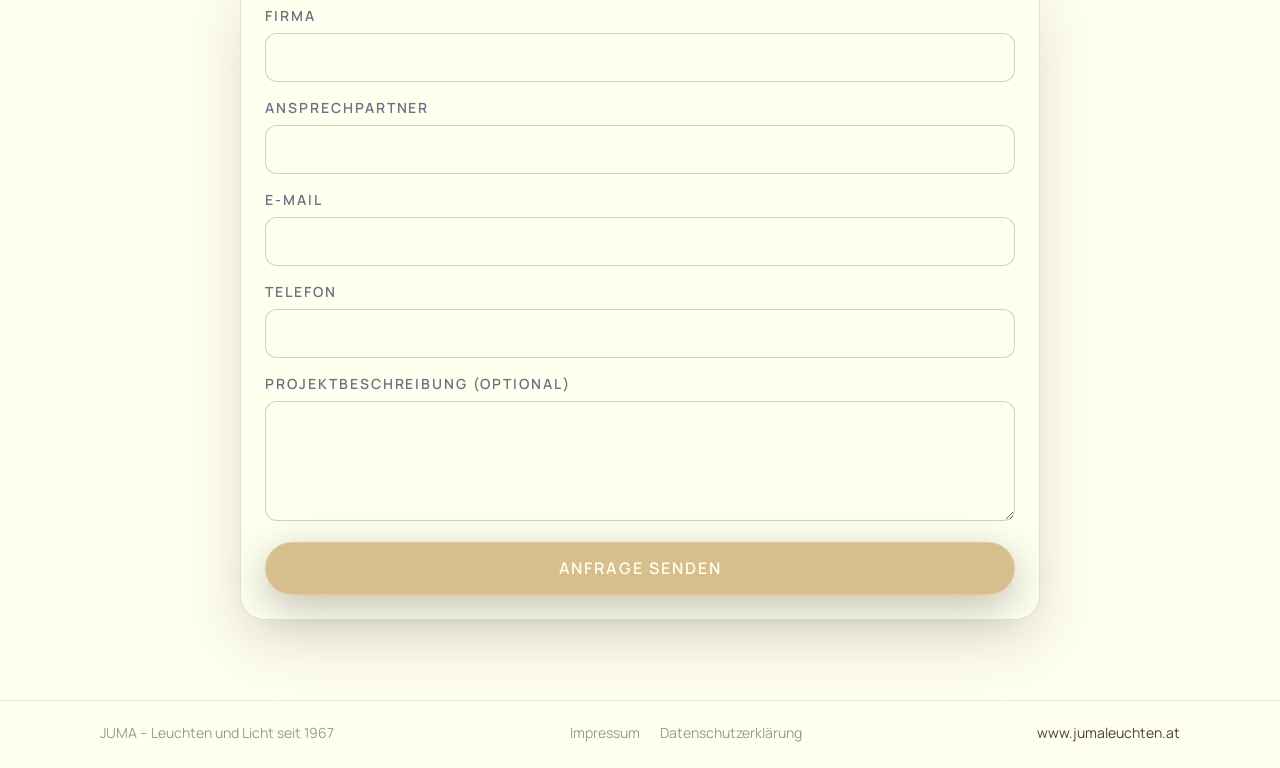
==== commit 9267db38: "add all landingpage sections, FAQ, process, impressum and datenschutz - optimize for architects, int" ====
--- a/index.html
+++ b/index.html
@@ -3,10 +3,10 @@
   <head>
     <meta charset="utf-8" />
     <meta name="viewport" content="width=device-width, initial-scale=1" />
-    <title>JUMA – Maßgeschneiderte Lichtkonzepte für anspruchsvolle Architektur</title>
+    <title>JUMA – Maßgeschneiderte Lichtkonzepte für Architekten, Interiordesigner, Designer & Lichtplaner</title>
     <meta
       name="description"
-      content="Seit 1967 realisiert JUMA als Wiener Traditionsmanufaktur einzigartige Beleuchtungslösungen für Architekten und Bauträger – von der ersten Skizze bis zur finalen Montage."
+      content="Seit 1967 realisiert JUMA als Wiener Traditionsmanufaktur einzigartige Beleuchtungslösungen für Architekten, Interiordesigner, Designer und Lichtplaner – von der ersten Skizze bis zur finalen Montage."
     />
     <link rel="icon" type="image/png" href="Branding/Logo/32x32 Favicon.png" />
     <link rel="preconnect" href="https://fonts.googleapis.com" />
@@ -34,7 +34,9 @@
             <li><a href="#solution">Lösung</a></li>
             <li><a href="#services">Leistungen</a></li>
             <li><a href="#references">Referenzen</a></li>
+            <li><a href="#process">Prozess</a></li>
             <li><a href="#why-juma">Über uns</a></li>
+            <li><a href="#faq">FAQ</a></li>
             <li><a href="#contact">Kontakt</a></li>
           </ul>
         </nav>
@@ -56,7 +58,9 @@
           <li><a href="#solution">Lösung</a></li>
           <li><a href="#services">Leistungen</a></li>
           <li><a href="#references">Referenzen</a></li>
+          <li><a href="#process">Prozess</a></li>
           <li><a href="#why-juma">Über uns</a></li>
+          <li><a href="#faq">FAQ</a></li>
           <li><a href="#contact">Kontakt</a></li>
         </ul>
       </nav>
@@ -78,13 +82,11 @@
         <div class="hero-content-wrapper">
           <div class="container hero-content" data-animate="fade-up">
             <h1 class="hero-title-main">Maßgeschneiderte Lichtkonzepte</h1>
-            <p class="hero-title-sub">für anspruchsvolle Architektur.</p>
+            <p class="hero-title-sub">für anspruchsvolle Architektur, Interieur & Design.</p>
             <p class="hero-title-sub-small">Präzision, Handwerk und Partnerschaft auf Augenhöhe.</p>
             <p class="hero-subtitle">
               Seit 1967 realisieren wir als Wiener Traditionsmanufaktur einzigartige
-              Beleuchtungslösungen, die Ihre architektonische Vision perfekt ergänzen. Von der ersten
-              Skizze bis zur finalen Montage – wir sind Ihr verlässlicher Partner für exklusive
-              Kristallleuchten.
+              Beleuchtungslösungen, die Ihre Vision perfekt ergänzen. Ob als Architekt, Interiordesigner, Designer oder Lichtplaner – von der ersten Skizze bis zur finalen Montage sind wir Ihr verlässlicher Partner für exklusive Kristallleuchten.
             </p>
             <div class="hero-actions">
               <a href="#contact" class="btn primary">Projekt anfragen</a>
@@ -99,11 +101,7 @@
           <div class="section-text">
             <h2>Standardlösungen werden Ihrem Projekt nicht gerecht?</h2>
             <p>
-              Sie kennen die Herausforderung: Ein außergewöhnliches Bauvorhaben verlangt nach einer
-              ebenso einzigartigen Beleuchtung. Doch starre Katalogware schränkt Ihre gestalterische
-              Freiheit ein, Lieferanten verstehen Ihre technischen Anforderungen nicht und die
-              Qualität entspricht nicht dem Premium-Anspruch Ihres Projekts. Die Suche nach dem
-              perfekten Licht wird zur zeitraubenden Hürde.
+              Sie kennen die Herausforderung: Ein außergewöhnliches Projekt – ob architektonisches Bauvorhaben, exklusives Interieur, Designkonzept oder komplexes Lichtplanungsprojekt – verlangt nach einer ebenso einzigartigen Beleuchtung. Doch starre Katalogware schränkt Ihre gestalterische Freiheit ein, Lieferanten verstehen Ihre technischen Anforderungen nicht und die Qualität entspricht nicht dem Premium-Anspruch Ihres Projekts. Die Suche nach dem perfekten Licht wird zur zeitraubenden Hürde.
             </p>
           </div>
           <div class="section-media">
@@ -127,11 +125,7 @@
             <h2>JUMA: Wo Ihre Vision zu Licht wird.</h2>
             <p>
               Wir bei JUMA verstehen uns nicht nur als Hersteller, sondern als Partner für
-              Architekten und Bauträger. Wir sprechen Ihre Sprache und übersetzen Ihre kreativen und
-              technischen Vorgaben in handgefertigte Meisterwerke aus Kristall. Dank unserer
-              jahrzehntelangen Erfahrung und unserer flexiblen Manufaktur-Fertigung können wir
-              Leuchten realisieren, die exakt auf Ihre Raumkonzepte, Materialien und technischen
-              Spezifikationen abgestimmt sind.
+              Architekten, Interiordesigner, Designer und Lichtplaner. Wir sprechen Ihre Sprache und übersetzen Ihre kreativen und technischen Vorgaben in handgefertigte Meisterwerke aus Kristall. Dank unserer jahrzehntelangen Erfahrung und unserer flexiblen Manufaktur-Fertigung können wir Leuchten realisieren, die exakt auf Ihre Raumkonzepte, Materialien, Designvorgaben und technischen Spezifikationen abgestimmt sind.
             </p>
           </div>
           <div class="feature-grid">
@@ -164,16 +158,15 @@
       <section id="services" class="section">
         <div class="container" data-animate="fade-up">
           <div class="section-intro">
-            <h2>Unsere Leistungen für Architekten &amp; Bauträger</h2>
-            <p>Ein Partner für alle Phasen.</p>
+            <h2>Unsere Leistungen für Architekten, Interiordesigner, Designer &amp; Lichtplaner</h2>
+            <p>Ein Partner für alle Phasen – von der Konzeption bis zur Realisierung.</p>
           </div>
           <div class="service-grid">
             <article class="service-card">
               <h3>Technische Beratung &amp; Planung</h3>
               <p>
                 Wir unterstützen Sie bereits in der Entwurfphase mit technischem Know-how,
-                Lichtberechnungen und Materialmustern, um die perfekte Integration in Ihr Bauvorhaben
-                sicherzustellen.
+                Lichtberechnungen und Materialmustern. Ob für architektonische Projekte, Interieurkonzepte, Designentwürfe oder komplexe Lichtplanungen – wir sorgen für die perfekte Integration in Ihr Vorhaben.
               </p>
             </article>
             <article class="service-card">
@@ -206,9 +199,7 @@
           <div class="section-intro">
             <h2>Vertrauen, das wir uns erarbeitet haben.</h2>
             <p>
-              Zahlreiche Architekten und Bauträger in Österreich und weltweit vertrauen auf die
-              Qualität und Expertise von JUMA. Hier sehen Sie eine Auswahl an Projekten, bei denen wir
-              architektonische Visionen zum Leuchten gebracht haben.
+              Zahlreiche Architekten, Interiordesigner, Designer und Lichtplaner in Österreich und weltweit vertrauen auf die Qualität und Expertise von JUMA. Hier sehen Sie eine Auswahl an Projekten, bei denen wir Visionen zum Leuchten gebracht haben – von historischen Palais bis zu modernen Designprojekten.
             </p>
           </div>
           <div class="reference-grid">
@@ -254,6 +245,37 @@
                 <h3>Residents P05</h3>
                 <p>Hochwertige Beleuchtungslösungen für exklusive Wohnprojekte – wo modernes Design auf traditionelle Handwerkskunst trifft.</p>
               </div>
+            </article>
+          </div>
+        </div>
+      </section>
+
+      <section id="process" class="section">
+        <div class="container" data-animate="fade-up">
+          <div class="section-intro">
+            <h2>Unser Prozess: Von der Vision zur Realisierung</h2>
+            <p>Transparenz und Vertrauen in jeder Phase Ihres Projekts.</p>
+          </div>
+          <div class="process-grid">
+            <article class="process-step">
+              <div class="process-number">01</div>
+              <h3>Erstberatung & Konzept</h3>
+              <p>Wir analysieren Ihre Anforderungen, besprechen Ihre Vision und entwickeln gemeinsam ein erstes Konzept für Ihr Beleuchtungsprojekt.</p>
+            </article>
+            <article class="process-step">
+              <div class="process-number">02</div>
+              <h3>Technische Planung</h3>
+              <p>Unsere Experten erstellen detaillierte Lichtberechnungen, technische Zeichnungen und Materialmuster für die perfekte Integration.</p>
+            </article>
+            <article class="process-step">
+              <div class="process-number">03</div>
+              <h3>Design & Fertigung</h3>
+              <p>In unserer Wiener Manufaktur fertigen wir Ihre Leuchten nach Ihren Spezifikationen – jedes Detail wird präzise umgesetzt.</p>
+            </article>
+            <article class="process-step">
+              <div class="process-number">04</div>
+              <h3>Montage & Übergabe</h3>
+              <p>Unser erfahrenes Team montiert die Leuchten fachgerecht vor Ort und übergibt Ihnen das fertige Projekt termingerecht.</p>
             </article>
           </div>
         </div>
@@ -287,14 +309,95 @@
         </div>
       </section>
 
+      <section id="faq" class="section section-alt">
+        <div class="container" data-animate="fade-up">
+          <div class="section-intro">
+            <h2>Häufig gestellte Fragen</h2>
+            <p>Antworten auf die wichtigsten Fragen zu unserer Arbeit.</p>
+          </div>
+          <div class="faq-container">
+            <div class="faq-item">
+              <button class="faq-question" aria-expanded="false">
+                <span>Wie lange dauert die Fertigung einer maßgeschneiderten Leuchte?</span>
+                <span class="faq-icon">+</span>
+              </button>
+              <div class="faq-answer">
+                <p>Die Fertigungszeit hängt von Komplexität und Umfang Ihres Projekts ab. Standardmäßig planen wir 8-12 Wochen für die Fertigung ein. Bei größeren Projekten oder besonders komplexen Anforderungen kann die Dauer entsprechend länger sein. Wir besprechen die genauen Zeiträume bereits in der Erstberatung mit Ihnen.</p>
+              </div>
+            </div>
+            <div class="faq-item">
+              <button class="faq-question" aria-expanded="false">
+                <span>Können Sie auch bestehende Leuchten restaurieren oder modernisieren?</span>
+                <span class="faq-icon">+</span>
+              </button>
+              <div class="faq-answer">
+                <p>Ja, absolut. Wir restaurieren historische Leuchten denkmalgerecht und rüsten bestehende Beleuchtungsanlagen auf modernste LED-Technik um. Dabei erhalten wir den authentischen Charakter der Leuchte und verbessern gleichzeitig Energieeffizienz und Lichtqualität.</p>
+              </div>
+            </div>
+            <div class="faq-item">
+              <button class="faq-question" aria-expanded="false">
+                <span>Arbeiten Sie auch international oder nur in Österreich?</span>
+                <span class="faq-icon">+</span>
+              </button>
+              <div class="faq-answer">
+                <p>Wir realisieren Projekte weltweit. Unser erfahrenes Montageteam ist international tätig und sorgt für eine fachgerechte Installation Ihrer Leuchten vor Ort – unabhängig vom Standort Ihres Projekts.</p>
+              </div>
+            </div>
+            <div class="faq-item">
+              <button class="faq-question" aria-expanded="false">
+                <span>Welche Garantie bieten Sie auf Ihre Leuchten?</span>
+                <span class="faq-icon">+</span>
+              </button>
+              <div class="faq-answer">
+                <p>Wir bieten eine umfassende Garantie auf alle unsere Leuchten. Die genauen Garantiebedingungen hängen von der Art der Leuchte und den verwendeten Komponenten ab. Details besprechen wir individuell mit Ihnen im Rahmen Ihrer Projektplanung.</p>
+              </div>
+            </div>
+            <div class="faq-item">
+              <button class="faq-question" aria-expanded="false">
+                <span>Können Sie auch sehr große oder komplexe Leuchten realisieren?</span>
+                <span class="faq-icon">+</span>
+              </button>
+              <div class="faq-answer">
+                <p>Ja, wir lieben technische Herausforderungen. Unsere Manufaktur-Fertigung ermöglicht es uns, auch sehr große, komplexe oder ungewöhnliche Leuchten zu realisieren. Wir haben bereits Projekte mit Leuchten von mehreren Metern Durchmesser und komplexen technischen Anforderungen erfolgreich umgesetzt.</p>
+              </div>
+            </div>
+            <div class="faq-item">
+              <button class="faq-question" aria-expanded="false">
+                <span>Wie funktioniert die Zusammenarbeit in der Entwurfsphase?</span>
+                <span class="faq-icon">+</span>
+              </button>
+              <div class="faq-answer">
+                <p>Wir unterstützen Sie bereits in der Entwurfphase mit technischem Know-how, Lichtberechnungen und Materialmustern. Sie können uns Ihre CAD-Zeichnungen, Designskizzen oder Lichtplanungen zusenden, und wir entwickeln gemeinsam die optimale Lösung für Ihr Projekt. Wir sprechen Ihre Sprache und verstehen die Anforderungen von Architekten, Interiordesignern, Designern und Lichtplanern.</p>
+              </div>
+            </div>
+            <div class="faq-item">
+              <button class="faq-question" aria-expanded="false">
+                <span>Unterstützen Sie auch komplexe Lichtplanungsprojekte?</span>
+                <span class="faq-icon">+</span>
+              </button>
+              <div class="faq-answer">
+                <p>Ja, wir arbeiten eng mit Lichtplanern zusammen und unterstützen komplexe Lichtplanungsprojekte mit technischen Berechnungen, Materialmustern und maßgeschneiderten Lösungen. Unsere Leuchten können exakt auf Ihre Lichtplanungsvorgaben abgestimmt werden, einschließlich spezifischer Lichtstärken, Farbtemperaturen und Beleuchtungsstärken.</p>
+              </div>
+            </div>
+            <div class="faq-item">
+              <button class="faq-question" aria-expanded="false">
+                <span>Was kostet eine maßgeschneiderte Leuchte?</span>
+                <span class="faq-icon">+</span>
+              </button>
+              <div class="faq-answer">
+                <p>Die Kosten variieren je nach Größe, Komplexität, Materialien und technischen Anforderungen. Da jede Leuchte ein Unikat ist, erstellen wir Ihnen gerne ein individuelles Angebot basierend auf Ihren spezifischen Anforderungen. Kontaktieren Sie uns für eine unverbindliche Erstberatung.</p>
+              </div>
+            </div>
+          </div>
+        </div>
+      </section>
+
       <section id="contact" class="section section-contact">
         <div class="container" data-animate="fade-up">
           <div class="section-intro">
             <h2>Lassen Sie uns über Ihr nächstes Projekt sprechen.</h2>
             <p>
-              Sie planen ein Projekt und suchen einen Partner, der Ihre Vision für Licht versteht und
-              umsetzen kann? Kontaktieren Sie uns für eine unverbindliche Erstberatung oder senden Sie
-              uns direkt Ihre Projektunterlagen. Wir freuen uns darauf, von Ihnen zu hören.
+              Sie planen ein Projekt und suchen einen Partner, der Ihre Vision für Licht versteht und umsetzen kann? Ob als Architekt, Interiordesigner, Designer oder Lichtplaner – kontaktieren Sie uns für eine unverbindliche Erstberatung oder senden Sie uns direkt Ihre Projektunterlagen. Wir freuen uns darauf, von Ihnen zu hören.
             </p>
           </div>
           <div class="contact-grid">
@@ -332,8 +435,8 @@
           <span>JUMA – Leuchten und Licht seit 1967</span>
         </div>
         <div class="footer-links">
-          <a href="https://www.jumaleuchten.at/utility-pages/impressum" target="_blank" rel="noreferrer">Impressum</a>
-          <a href="https://www.jumaleuchten.at/utility-pages/datenschutzerklarung" target="_blank" rel="noreferrer">Datenschutzerklärung</a>
+          <a href="impressum.html">Impressum</a>
+          <a href="datenschutz.html">Datenschutzerklärung</a>
         </div>
         <div class="footer-right">
           <a href="https://www.jumaleuchten.at/" target="_blank" rel="noreferrer"
--- a/styles.css
+++ b/styles.css
@@ -371,6 +371,7 @@
   overflow: hidden;
   display: flex;
   flex-direction: column;
+  background-color: #000000; /* Ensure solid black background */
 }
 
 .hero-media {
@@ -402,7 +403,7 @@
   align-items: flex-end; /* Position content at bottom */
   justify-content: center;
   padding: 0;
-  padding-bottom: 20px; /* Set to 20px as requested for web view */
+  padding-bottom: 10vh; /* Moved 10% higher from previous 20px */
 }
 
 .hero-content {
@@ -839,6 +840,86 @@
   min-height: 120px;
 }
 
+/* FAQ
+   -------------------------------------------------------------------------- */
+.faq-container {
+  max-width: 800px;
+  margin: 0 auto;
+}
+
+.faq-item {
+  margin-bottom: 16px;
+  border: 1px solid rgba(76, 64, 55, 0.15);
+  border-radius: 12px;
+  background: #FFFFF0;
+  overflow: hidden;
+  transition: box-shadow 0.2s ease;
+}
+
+.faq-item:hover {
+  box-shadow: 0 4px 12px rgba(76, 64, 55, 0.1);
+}
+
+.faq-question {
+  width: 100%;
+  display: flex;
+  justify-content: space-between;
+  align-items: center;
+  padding: 20px 24px;
+  background: transparent;
+  border: none;
+  text-align: left;
+  cursor: pointer;
+  font-family: inherit;
+  font-size: 18px;
+  font-weight: 600;
+  color: #4C4037;
+  transition: background 0.2s ease;
+}
+
+.faq-question:hover {
+  background: rgba(76, 64, 55, 0.03);
+}
+
+.faq-question span:first-child {
+  flex: 1;
+  padding-right: 20px;
+}
+
+.faq-icon {
+  font-size: 24px;
+  font-weight: 300;
+  color: #4C4037;
+  transition: transform 0.3s ease;
+  flex-shrink: 0;
+  width: 24px;
+  text-align: center;
+}
+
+.faq-item.is-open .faq-icon {
+  transform: rotate(45deg);
+}
+
+.faq-answer {
+  max-height: 0;
+  overflow: hidden;
+  transition: max-height 0.3s ease, padding 0.3s ease;
+  padding: 0 24px;
+}
+
+.faq-item.is-open .faq-answer {
+  max-height: 500px;
+  padding: 0 24px 20px;
+}
+
+.faq-answer p {
+  margin: 0;
+  padding-top: 16px;
+  line-height: 1.8;
+  color: #666666;
+  font-size: 16px;
+}
+
 /* Footer
    -------------------------------------------------------------------------- */
 .site-footer {
@@ -982,11 +1063,20 @@
   }
 
   .hero-content-wrapper {
-    padding-bottom: 20px;
+    padding-bottom: 10vh;
+  }
+
+  .hero-media {
+    height: 30vh; /* Top 30% for image, leaving 70% black below */
+    bottom: auto;
+  }
+
+  .hero-media img {
+    object-position: center top; /* Focus on the chandelier */
   }
 
   .hero-overlay {
-    display: block; /* Show overlay on mobile/tablet */
+    display: none; /* No longer needed with solid black bottom */
   }
 
   .hero-title-main {
